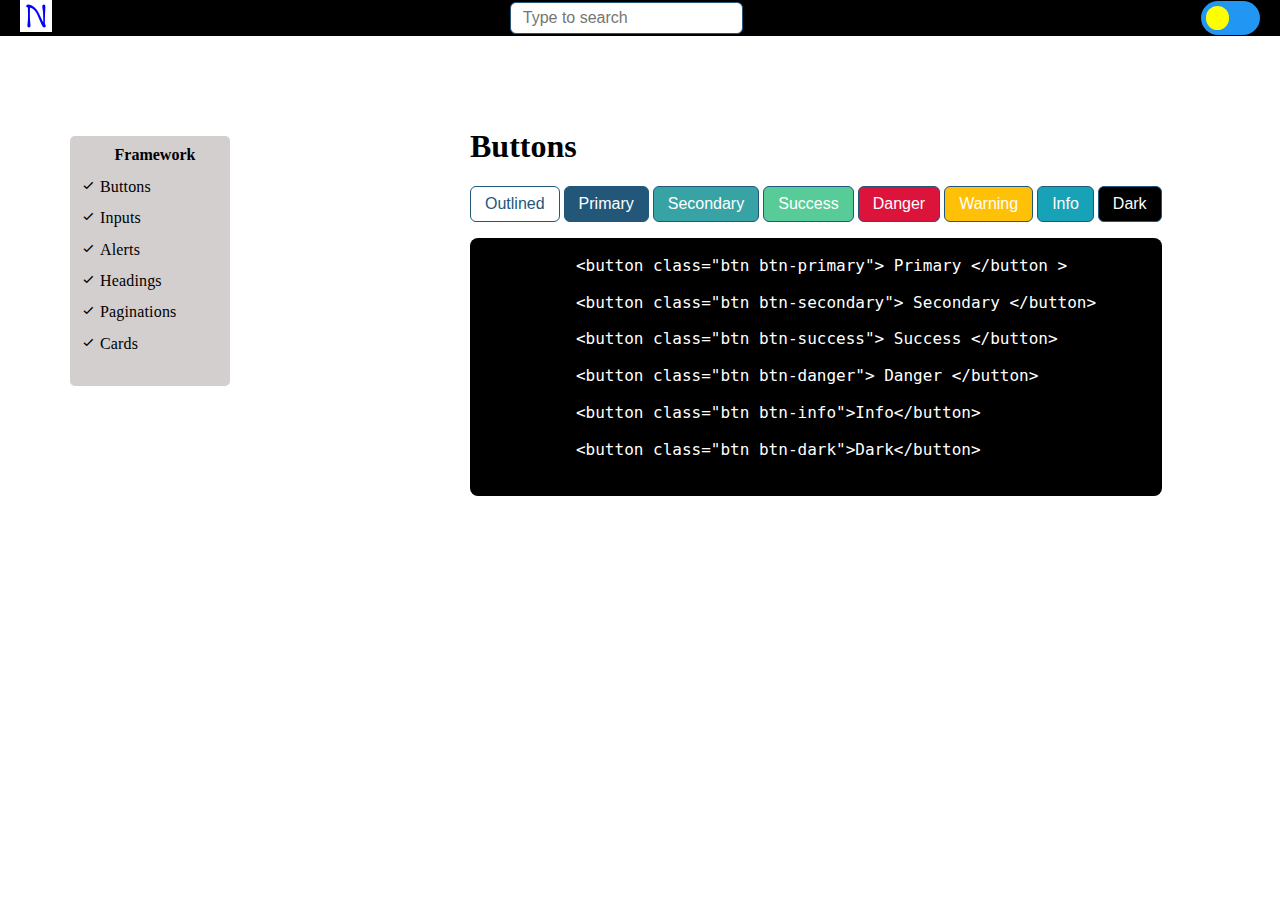
==== index.html @ a4e627d5 "added headings page" ====
<!DOCTYPE html>
<html lang="en">
  <head>
    <meta charset="UTF-8" />
    <meta name="viewport" content="width=device-width, initial-scale=1.0" />
    <title>CSS FRAMEWORK</title>
    <!-- Boxicons -->
    <link
      href="https://unpkg.com/boxicons@2.1.4/css/boxicons.min.css"
      rel="stylesheet"
    />
    <!-- Favicon -->
    <link rel="icon" href="./public/favicon/favicon_io/favicon.ico" />
    <link rel="stylesheet" href="./css/main.min.css" />
  </head>
  <body>
    <header class="bg-dark">
      <div class="container">
        <nav class="flex justify-between item-center">
          <a href="#"
            ><img
              src="./public/favicon/favicon_io/favicon-32x32.png"
              alt="icon"
          /></a>

          <ul class="flex gap-x-16">
            <label for="search">
              <input
                type="search"
                placeholder="Type to search"
                id="search"
                class="input"
              />
            </label>
          </ul>
          <label class="switch">
            <input type="checkbox" />
            <span class="slider"></span>
          </label>
        </nav>
      </div>
    </header>
    <!-- Header ends -->
    <section id="buttonspage">
      <div class="container p">
        <div class="wrapper">
          <div class="side__bar">
            <h4>Framework</h4>
            <ul>
              <li>
                <i class="bx bx-check"></i>
                <a href="./"> Buttons </a>
              </li>
              <li>
                <i class="bx bx-check"></i>
                <a href="./pages/inputs/"> Inputs </a>
              </li>
              <li>
                <i class="bx bx-check"></i>
                <a href="./pages/alerts/"> Alerts </a>
              </li>
              <li>
                <i class="bx bx-check"></i>
                <a href="./pages/headings/"> Headings </a>
              </li>
              <li>
                <i class="bx bx-check"></i>
                <a href="#"> Paginations </a>
              </li>
              <li>
                <i class="bx bx-check"></i>
                <a href="#"> Cards </a>
              </li>
            </ul>
          </div>
          <div class="context">
            <h1>Buttons</h1>
            <button class="btn outlined">Outlined</button>
            <button class="btn btn-primary">Primary</button>
            <button class="btn btn-secondary">Secondary</button>
            <button class="btn btn-success">Success</button>
            <button class="btn btn-danger">Danger</button>
            <button class="btn btn-warning">Warning</button>
            <button class="btn btn-info">Info</button>
            <button class="btn btn-dark">Dark</button>

            <div class="wrapper bg-dark text-white rounded-4 my-8">
              <pre>
          <code>
           &lt;button class="btn btn-primary"&gt; Primary &lt;/button &gt;

           &lt;button class="btn btn-secondary"&gt; Secondary &lt;/button&gt;

           &lt;button class="btn btn-success"&gt; Success &lt;/button&gt;

           &lt;button class="btn btn-danger"&gt; Danger &lt;/button&gt;

           &lt;button class="btn btn-info"&gt;Info&lt;/button&gt;

           &lt;button class="btn btn-dark"&gt;Dark&lt;/button&gt;
          </code>
          </pre>
            </div>
          </div>
        </div>
      </div>
    </section>
  </body>
</html>
---- css/main.min.css ----
/*! normalize.css v8.0.1 | MIT License | github.com/necolas/normalize.css */html{line-height:1.15;-webkit-text-size-adjust:100%}body{margin:0}main{display:block}h1{font-size:2em;margin:.67em 0}hr{box-sizing:content-box;height:0;overflow:visible}pre{font-family:monospace,monospace;font-size:1em}a{background-color:rgba(0,0,0,0)}abbr[title]{border-bottom:none;text-decoration:underline;text-decoration:underline dotted}b,strong{font-weight:bolder}code,kbd,samp{font-family:monospace,monospace;font-size:1em}small{font-size:80%}sub,sup{font-size:75%;line-height:0;position:relative;vertical-align:baseline}sub{bottom:-0.25em}sup{top:-0.5em}img{border-style:none}button,input,optgroup,select,textarea{font-family:inherit;font-size:100%;line-height:1.15;margin:0}button,input{overflow:visible}button,select{text-transform:none}button,[type=button],[type=reset],[type=submit]{-webkit-appearance:button}button::-moz-focus-inner,[type=button]::-moz-focus-inner,[type=reset]::-moz-focus-inner,[type=submit]::-moz-focus-inner{border-style:none;padding:0}button:-moz-focusring,[type=button]:-moz-focusring,[type=reset]:-moz-focusring,[type=submit]:-moz-focusring{outline:1px dotted ButtonText}fieldset{padding:.35em .75em .625em}legend{box-sizing:border-box;color:inherit;display:table;max-width:100%;padding:0;white-space:normal}progress{vertical-align:baseline}textarea{overflow:auto}[type=checkbox],[type=radio]{box-sizing:border-box;padding:0}[type=number]::-webkit-inner-spin-button,[type=number]::-webkit-outer-spin-button{height:auto}[type=search]{-webkit-appearance:textfield;outline-offset:-2px}[type=search]::-webkit-search-decoration{-webkit-appearance:none}::-webkit-file-upload-button{-webkit-appearance:button;font:inherit}details{display:block}summary{display:list-item}template{display:none}[hidden]{display:none}*,*::after,*::before{margin:0;padding:0;box-sizing:border-box;scroll-behavior:smooth}.container{max-width:1440px;margin:0 auto;padding:0 20px}a{text-decoration:none;background:rgba(0,0,0,0)}ul{list-style-type:none}button{outline:none;border:none}body{background-color:#fff}.p{padding:70px}.bg-primary{background:#22577a}.bg-secondary{background:#38a3a5}.bg-success{background:#57cc99}.bg-lime{background:#57cc99}.bg-danger{background:crimson}.bg-warning{background:#ffc107}.bg-info{background:#17a2b8}.bg-dark{background:#000}.bg-white{background:#fff}.gap-2{gap:4px}.gap-4{gap:8px}.gap-6{gap:12px}.gap-8{gap:16px}.gap-10{gap:20px}.gap-12{gap:24px}.gap-14{gap:28px}.gap-16{gap:32px}.gap-18{gap:36px}.gap-20{gap:40px}.gap-x-2{column-gap:4px}.gap-x-4{column-gap:8px}.gap-x-6{column-gap:12px}.gap-x-8{column-gap:16px}.gap-x-10{column-gap:20px}.gap-x-12{column-gap:24px}.gap-x-14{column-gap:28px}.gap-x-16{column-gap:32px}.gap-x-18{column-gap:36px}.gap-x-20{column-gap:40px}.gap-y-2{row-gap:4px}.gap-y-4{row-gap:8px}.gap-y-6{row-gap:12px}.gap-y-8{row-gap:16px}.gap-y-10{row-gap:20px}.gap-y-12{row-gap:24px}.gap-y-14{row-gap:28px}.gap-y-16{row-gap:32px}.gap-y-18{row-gap:36px}.gap-y-20{row-gap:40px}.fs-1{font-size:14px}.fs-2{font-size:16px}.fs-3{font-size:18px}.fs-4{font-size:20px}.fs-5{font-size:22px}.fs-6{font-size:24px}.flex{display:flex}.block{display:block}.grid{display:grid}.inline-block{display:inline-block}.inline{display:inline}.none{display:none}.justify-center{justify-content:center}.justify-end{justify-content:end}.justify-start{justify-content:start}.justify-between{justify-content:space-between}.justify-around{justify-content:space-around}.justify-evenly{justify-content:space-evenly}.item-start{align-items:flex-start}.item-end{align-items:flex-end}.item-center{align-items:center}.item-stretch{align-items:stretch}.text-primary{color:#22577a}.text-secondary{color:#38a3a5}.text-success{color:#57cc99}.text-danger{color:crimson}.text-warning{color:#ffc107}.text-info{color:#17a2b8}.text-dark{color:#000}.text-white{color:#fff}.text-transparent{color:rgba(0,0,0,0)}.rounded-2{border-radius:6px}.rounded-4{border-radius:8px}.rounded-6{border-radius:12px}.rounded-8{border-radius:16px}.rounded-10{border-radius:20px}.rounded-12{border-radius:24px}.rounded-14{border-radius:28px}.rounded-16{border-radius:32px}.rounded-18{border-radius:36px}.rounded-20{border-radius:40px}.m-1{margin:2px}.m-2{margin:4px}.m-3{margin:6px}.m-4{margin:8px}.m-5{margin:10px}.m-6{margin:12px}.m-7{margin:14px}.m-8{margin:16px}.m-9{margin:18px}.m-10{margin:20px}.m-11{margin:22px}.my-1{margin:2px 0}.my-2{margin:4px 0}.my-3{margin:6px 0}.my-4{margin:8px 0}.my-5{margin:10px 0}.my-6{margin:12px 0}.my-7{margin:14px 0}.my-8{margin:16px 0}.my-9{margin:18px 0}.my-10{margin:20px 0}.my-11{margin:22px 0}.side__bar{min-width:160px;height:250px;background-color:#d3cfcf;display:flex;flex-direction:column;margin-top:30px;padding-top:10px;border-radius:5px;padding-left:10px}.side__bar:hover{box-shadow:rgba(99,99,99,.2) 0px 2px 8px 0px}.side__bar h4{text-align:center}.side__bar li{padding-top:12px}.side__bar li:hover{color:#5b5bdb}.side__bar li a{font-family:Nuckle;font-size:16px;font-weight:539;line-height:19px;letter-spacing:.01em;text-align:left;color:#000}.side__bar li a:hover{text-decoration:underline}.btn{padding:8px 14px;border-radius:6px;background:rgba(0,0,0,0);border:1px solid #22577a;color:#22577a;font-family:sans-serif;cursor:pointer;transition:all .35s ease}.btn:hover{opacity:.86}.btn:hover a{color:#fff}.btn:focus{outline:3px solid rgba(35,88,123,.224)}.btn-outlined{background:rgba(0,0,0,0)}.btn-primary{background:#22577a;color:#fff}.btn-secondary{background:#38a3a5;color:#fff}.btn-success{background:#57cc99;color:#fff}.btn-danger{background:crimson;color:#fff}.btn-warning{background:#ffc107;color:#fff}.btn-info{background:#17a2b8;color:#fff}.btn-dark{background:#000;color:#fff}.input{padding:6px 12px;border:1.23px solid #22577a;border-radius:6px;transition:all .3s ease;font-family:sans-serif}.input:focus{outline:3px solid rgba(35,88,123,.224)}.input-success{border:1.23px solid #57cc99;color:#22577a}.input-success:focus{outline:3px solid rgba(87,203,153,.224)}.input-error{border:1.23px solid crimson;color:crimson}.input-error:focus{outline:3px solid rgba(219,20,60,.224)}.input-warning{border:1.23px solid #ffc107;color:#22577a}.input-warning:focus{outline:3px solid rgba(255,193,5,.224)}.input-info{border:1.23px solid #17a2b8;color:#22577a}.input-info:focus{outline:3px solid rgba(23,164,186,.224)}.switch{font-size:17px;position:relative;display:inline-block;width:3.5em;height:2em}.switch input{opacity:0;width:0;height:0}.slider{position:absolute;cursor:pointer;top:0;left:0;right:0;bottom:0;background-color:#2196f3;transition:.4s;border-radius:30px}.slider:before{position:absolute;content:"";height:1.4em;width:1.4em;border-radius:20px;left:.3em;bottom:.3em;background-color:#ff0;transition:.4s}.switch input:checked+.slider:before{background-color:#000;border-radius:50px;box-shadow:inset 9px 0px 1px 0px #fff}.switch input:checked+.slider{background-color:#000}.switch input:focus+.slider{box-shadow:0 0 1px #2196f3}.switch input:checked+.slider:before{transform:translateX(1.5em)}.alert{padding:20px;background-color:#f44336;color:#000;opacity:1;transition:opacity .6;margin-bottom:15px;cursor:pointer;display:block;max-width:1000px}.alert-primary{background-color:#d2e1fc}.alert-primary:hover,.alert-primary:active{color:#f44336}.alert-secondary{background-color:#e2e3e5}.alert-secondary:hover,.alert-secondary:active{font-size:180%}.alert-success{background-color:#d5e6de}.alert-success:hover,.alert-success:active{background:#f44336}.alert-danger{background-color:#f2d8da}.alert-danger:hover,.alert-danger:active{font-family:monospace}.alert-warning{background-color:#fdf3d1}.alert-warning:hover,.alert-warning:active{text-decoration:line-through}.alert-info{background-color:#d6f3fb}.alert-info:hover,.alert-info:active{text-transform:uppercase}.alert-light{background-color:#fcfcfd}.alert-light:hover,.alert-light:active{text-decoration:underline}.alert-dark{background-color:#cfd4d9}.alert-dark:hover{opacity:.3}#buttonspage .wrapper{display:flex;flex-direction:row;gap:240px}/*# sourceMappingURL=main.min.css.map */
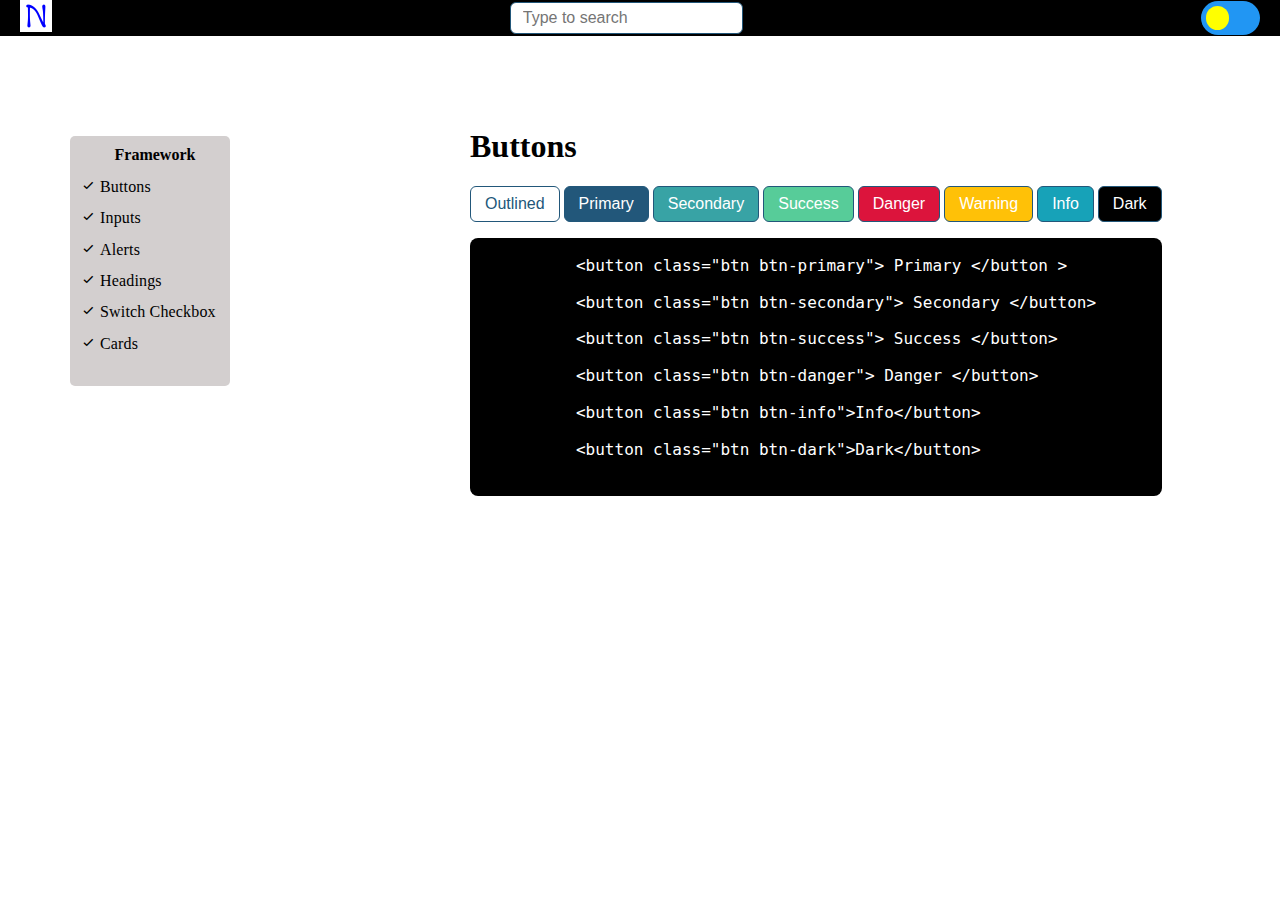
==== commit b70b2c64: "added checkbox page" ====
--- a/index.html
+++ b/index.html
@@ -65,7 +65,7 @@
               </li>
               <li>
                 <i class="bx bx-check"></i>
-                <a href="#"> Paginations </a>
+                <a href="./pages/switchtoggles/"> Switch Checkbox </a>
               </li>
               <li>
                 <i class="bx bx-check"></i>
--- a/css/main.min.css
+++ b/css/main.min.css
@@ -1 +1 @@
-/*! normalize.css v8.0.1 | MIT License | github.com/necolas/normalize.css */html{line-height:1.15;-webkit-text-size-adjust:100%}body{margin:0}main{display:block}h1{font-size:2em;margin:.67em 0}hr{box-sizing:content-box;height:0;overflow:visible}pre{font-family:monospace,monospace;font-size:1em}a{background-color:rgba(0,0,0,0)}abbr[title]{border-bottom:none;text-decoration:underline;text-decoration:underline dotted}b,strong{font-weight:bolder}code,kbd,samp{font-family:monospace,monospace;font-size:1em}small{font-size:80%}sub,sup{font-size:75%;line-height:0;position:relative;vertical-align:baseline}sub{bottom:-0.25em}sup{top:-0.5em}img{border-style:none}button,input,optgroup,select,textarea{font-family:inherit;font-size:100%;line-height:1.15;margin:0}button,input{overflow:visible}button,select{text-transform:none}button,[type=button],[type=reset],[type=submit]{-webkit-appearance:button}button::-moz-focus-inner,[type=button]::-moz-focus-inner,[type=reset]::-moz-focus-inner,[type=submit]::-moz-focus-inner{border-style:none;padding:0}button:-moz-focusring,[type=button]:-moz-focusring,[type=reset]:-moz-focusring,[type=submit]:-moz-focusring{outline:1px dotted ButtonText}fieldset{padding:.35em .75em .625em}legend{box-sizing:border-box;color:inherit;display:table;max-width:100%;padding:0;white-space:normal}progress{vertical-align:baseline}textarea{overflow:auto}[type=checkbox],[type=radio]{box-sizing:border-box;padding:0}[type=number]::-webkit-inner-spin-button,[type=number]::-webkit-outer-spin-button{height:auto}[type=search]{-webkit-appearance:textfield;outline-offset:-2px}[type=search]::-webkit-search-decoration{-webkit-appearance:none}::-webkit-file-upload-button{-webkit-appearance:button;font:inherit}details{display:block}summary{display:list-item}template{display:none}[hidden]{display:none}*,*::after,*::before{margin:0;padding:0;box-sizing:border-box;scroll-behavior:smooth}.container{max-width:1440px;margin:0 auto;padding:0 20px}a{text-decoration:none;background:rgba(0,0,0,0)}ul{list-style-type:none}button{outline:none;border:none}body{background-color:#fff}.p{padding:70px}.bg-primary{background:#22577a}.bg-secondary{background:#38a3a5}.bg-success{background:#57cc99}.bg-lime{background:#57cc99}.bg-danger{background:crimson}.bg-warning{background:#ffc107}.bg-info{background:#17a2b8}.bg-dark{background:#000}.bg-white{background:#fff}.gap-2{gap:4px}.gap-4{gap:8px}.gap-6{gap:12px}.gap-8{gap:16px}.gap-10{gap:20px}.gap-12{gap:24px}.gap-14{gap:28px}.gap-16{gap:32px}.gap-18{gap:36px}.gap-20{gap:40px}.gap-x-2{column-gap:4px}.gap-x-4{column-gap:8px}.gap-x-6{column-gap:12px}.gap-x-8{column-gap:16px}.gap-x-10{column-gap:20px}.gap-x-12{column-gap:24px}.gap-x-14{column-gap:28px}.gap-x-16{column-gap:32px}.gap-x-18{column-gap:36px}.gap-x-20{column-gap:40px}.gap-y-2{row-gap:4px}.gap-y-4{row-gap:8px}.gap-y-6{row-gap:12px}.gap-y-8{row-gap:16px}.gap-y-10{row-gap:20px}.gap-y-12{row-gap:24px}.gap-y-14{row-gap:28px}.gap-y-16{row-gap:32px}.gap-y-18{row-gap:36px}.gap-y-20{row-gap:40px}.fs-1{font-size:14px}.fs-2{font-size:16px}.fs-3{font-size:18px}.fs-4{font-size:20px}.fs-5{font-size:22px}.fs-6{font-size:24px}.flex{display:flex}.block{display:block}.grid{display:grid}.inline-block{display:inline-block}.inline{display:inline}.none{display:none}.justify-center{justify-content:center}.justify-end{justify-content:end}.justify-start{justify-content:start}.justify-between{justify-content:space-between}.justify-around{justify-content:space-around}.justify-evenly{justify-content:space-evenly}.item-start{align-items:flex-start}.item-end{align-items:flex-end}.item-center{align-items:center}.item-stretch{align-items:stretch}.text-primary{color:#22577a}.text-secondary{color:#38a3a5}.text-success{color:#57cc99}.text-danger{color:crimson}.text-warning{color:#ffc107}.text-info{color:#17a2b8}.text-dark{color:#000}.text-white{color:#fff}.text-transparent{color:rgba(0,0,0,0)}.rounded-2{border-radius:6px}.rounded-4{border-radius:8px}.rounded-6{border-radius:12px}.rounded-8{border-radius:16px}.rounded-10{border-radius:20px}.rounded-12{border-radius:24px}.rounded-14{border-radius:28px}.rounded-16{border-radius:32px}.rounded-18{border-radius:36px}.rounded-20{border-radius:40px}.m-1{margin:2px}.m-2{margin:4px}.m-3{margin:6px}.m-4{margin:8px}.m-5{margin:10px}.m-6{margin:12px}.m-7{margin:14px}.m-8{margin:16px}.m-9{margin:18px}.m-10{margin:20px}.m-11{margin:22px}.my-1{margin:2px 0}.my-2{margin:4px 0}.my-3{margin:6px 0}.my-4{margin:8px 0}.my-5{margin:10px 0}.my-6{margin:12px 0}.my-7{margin:14px 0}.my-8{margin:16px 0}.my-9{margin:18px 0}.my-10{margin:20px 0}.my-11{margin:22px 0}.side__bar{min-width:160px;height:250px;background-color:#d3cfcf;display:flex;flex-direction:column;margin-top:30px;padding-top:10px;border-radius:5px;padding-left:10px}.side__bar:hover{box-shadow:rgba(99,99,99,.2) 0px 2px 8px 0px}.side__bar h4{text-align:center}.side__bar li{padding-top:12px}.side__bar li:hover{color:#5b5bdb}.side__bar li a{font-family:Nuckle;font-size:16px;font-weight:539;line-height:19px;letter-spacing:.01em;text-align:left;color:#000}.side__bar li a:hover{text-decoration:underline}.btn{padding:8px 14px;border-radius:6px;background:rgba(0,0,0,0);border:1px solid #22577a;color:#22577a;font-family:sans-serif;cursor:pointer;transition:all .35s ease}.btn:hover{opacity:.86}.btn:hover a{color:#fff}.btn:focus{outline:3px solid rgba(35,88,123,.224)}.btn-outlined{background:rgba(0,0,0,0)}.btn-primary{background:#22577a;color:#fff}.btn-secondary{background:#38a3a5;color:#fff}.btn-success{background:#57cc99;color:#fff}.btn-danger{background:crimson;color:#fff}.btn-warning{background:#ffc107;color:#fff}.btn-info{background:#17a2b8;color:#fff}.btn-dark{background:#000;color:#fff}.input{padding:6px 12px;border:1.23px solid #22577a;border-radius:6px;transition:all .3s ease;font-family:sans-serif}.input:focus{outline:3px solid rgba(35,88,123,.224)}.input-success{border:1.23px solid #57cc99;color:#22577a}.input-success:focus{outline:3px solid rgba(87,203,153,.224)}.input-error{border:1.23px solid crimson;color:crimson}.input-error:focus{outline:3px solid rgba(219,20,60,.224)}.input-warning{border:1.23px solid #ffc107;color:#22577a}.input-warning:focus{outline:3px solid rgba(255,193,5,.224)}.input-info{border:1.23px solid #17a2b8;color:#22577a}.input-info:focus{outline:3px solid rgba(23,164,186,.224)}.switch{font-size:17px;position:relative;display:inline-block;width:3.5em;height:2em}.switch input{opacity:0;width:0;height:0}.slider{position:absolute;cursor:pointer;top:0;left:0;right:0;bottom:0;background-color:#2196f3;transition:.4s;border-radius:30px}.slider:before{position:absolute;content:"";height:1.4em;width:1.4em;border-radius:20px;left:.3em;bottom:.3em;background-color:#ff0;transition:.4s}.switch input:checked+.slider:before{background-color:#000;border-radius:50px;box-shadow:inset 9px 0px 1px 0px #fff}.switch input:checked+.slider{background-color:#000}.switch input:focus+.slider{box-shadow:0 0 1px #2196f3}.switch input:checked+.slider:before{transform:translateX(1.5em)}.alert{padding:20px;background-color:#f44336;color:#000;opacity:1;transition:opacity .6;margin-bottom:15px;cursor:pointer;display:block;max-width:1000px}.alert-primary{background-color:#d2e1fc}.alert-primary:hover,.alert-primary:active{color:#f44336}.alert-secondary{background-color:#e2e3e5}.alert-secondary:hover,.alert-secondary:active{font-size:180%}.alert-success{background-color:#d5e6de}.alert-success:hover,.alert-success:active{background:#f44336}.alert-danger{background-color:#f2d8da}.alert-danger:hover,.alert-danger:active{font-family:monospace}.alert-warning{background-color:#fdf3d1}.alert-warning:hover,.alert-warning:active{text-decoration:line-through}.alert-info{background-color:#d6f3fb}.alert-info:hover,.alert-info:active{text-transform:uppercase}.alert-light{background-color:#fcfcfd}.alert-light:hover,.alert-light:active{text-decoration:underline}.alert-dark{background-color:#cfd4d9}.alert-dark:hover{opacity:.3}#buttonspage .wrapper{display:flex;flex-direction:row;gap:240px}/*# sourceMappingURL=main.min.css.map */+/*! normalize.css v8.0.1 | MIT License | github.com/necolas/normalize.css */html{line-height:1.15;-webkit-text-size-adjust:100%}body{margin:0}main{display:block}h1{font-size:2em;margin:.67em 0}hr{box-sizing:content-box;height:0;overflow:visible}pre{font-family:monospace,monospace;font-size:1em}a{background-color:rgba(0,0,0,0)}abbr[title]{border-bottom:none;text-decoration:underline;text-decoration:underline dotted}b,strong{font-weight:bolder}code,kbd,samp{font-family:monospace,monospace;font-size:1em}small{font-size:80%}sub,sup{font-size:75%;line-height:0;position:relative;vertical-align:baseline}sub{bottom:-0.25em}sup{top:-0.5em}img{border-style:none}button,input,optgroup,select,textarea{font-family:inherit;font-size:100%;line-height:1.15;margin:0}button,input{overflow:visible}button,select{text-transform:none}button,[type=button],[type=reset],[type=submit]{-webkit-appearance:button}button::-moz-focus-inner,[type=button]::-moz-focus-inner,[type=reset]::-moz-focus-inner,[type=submit]::-moz-focus-inner{border-style:none;padding:0}button:-moz-focusring,[type=button]:-moz-focusring,[type=reset]:-moz-focusring,[type=submit]:-moz-focusring{outline:1px dotted ButtonText}fieldset{padding:.35em .75em .625em}legend{box-sizing:border-box;color:inherit;display:table;max-width:100%;padding:0;white-space:normal}progress{vertical-align:baseline}textarea{overflow:auto}[type=checkbox],[type=radio]{box-sizing:border-box;padding:0}[type=number]::-webkit-inner-spin-button,[type=number]::-webkit-outer-spin-button{height:auto}[type=search]{-webkit-appearance:textfield;outline-offset:-2px}[type=search]::-webkit-search-decoration{-webkit-appearance:none}::-webkit-file-upload-button{-webkit-appearance:button;font:inherit}details{display:block}summary{display:list-item}template{display:none}[hidden]{display:none}*,*::after,*::before{margin:0;padding:0;box-sizing:border-box;scroll-behavior:smooth}.container{max-width:1440px;margin:0 auto;padding:0 20px}a{text-decoration:none;background:rgba(0,0,0,0)}ul{list-style-type:none}button{outline:none;border:none}body{background-color:#fff}.p{padding:70px}.bg-primary{background:#22577a}.bg-secondary{background:#38a3a5}.bg-success{background:#57cc99}.bg-lime{background:#57cc99}.bg-danger{background:crimson}.bg-warning{background:#ffc107}.bg-info{background:#17a2b8}.bg-dark{background:#000}.bg-white{background:#fff}.gap-2{gap:4px}.gap-4{gap:8px}.gap-6{gap:12px}.gap-8{gap:16px}.gap-10{gap:20px}.gap-12{gap:24px}.gap-14{gap:28px}.gap-16{gap:32px}.gap-18{gap:36px}.gap-20{gap:40px}.gap-x-2{column-gap:4px}.gap-x-4{column-gap:8px}.gap-x-6{column-gap:12px}.gap-x-8{column-gap:16px}.gap-x-10{column-gap:20px}.gap-x-12{column-gap:24px}.gap-x-14{column-gap:28px}.gap-x-16{column-gap:32px}.gap-x-18{column-gap:36px}.gap-x-20{column-gap:40px}.gap-y-2{row-gap:4px}.gap-y-4{row-gap:8px}.gap-y-6{row-gap:12px}.gap-y-8{row-gap:16px}.gap-y-10{row-gap:20px}.gap-y-12{row-gap:24px}.gap-y-14{row-gap:28px}.gap-y-16{row-gap:32px}.gap-y-18{row-gap:36px}.gap-y-20{row-gap:40px}.fs-1{font-size:14px}.fs-2{font-size:16px}.fs-3{font-size:18px}.fs-4{font-size:20px}.fs-5{font-size:22px}.fs-6{font-size:24px}.flex{display:flex}.block{display:block}.grid{display:grid}.inline-block{display:inline-block}.inline{display:inline}.none{display:none}.justify-center{justify-content:center}.justify-end{justify-content:end}.justify-start{justify-content:start}.justify-between{justify-content:space-between}.justify-around{justify-content:space-around}.justify-evenly{justify-content:space-evenly}.item-start{align-items:flex-start}.item-end{align-items:flex-end}.item-center{align-items:center}.item-stretch{align-items:stretch}.text-primary{color:#22577a}.text-secondary{color:#38a3a5}.text-success{color:#57cc99}.text-danger{color:crimson}.text-warning{color:#ffc107}.text-info{color:#17a2b8}.text-dark{color:#000}.text-white{color:#fff}.text-transparent{color:rgba(0,0,0,0)}.rounded-2{border-radius:6px}.rounded-4{border-radius:8px}.rounded-6{border-radius:12px}.rounded-8{border-radius:16px}.rounded-10{border-radius:20px}.rounded-12{border-radius:24px}.rounded-14{border-radius:28px}.rounded-16{border-radius:32px}.rounded-18{border-radius:36px}.rounded-20{border-radius:40px}.m-1{margin:2px}.m-2{margin:4px}.m-3{margin:6px}.m-4{margin:8px}.m-5{margin:10px}.m-6{margin:12px}.m-7{margin:14px}.m-8{margin:16px}.m-9{margin:18px}.m-10{margin:20px}.m-11{margin:22px}.my-1{margin:2px 0}.my-2{margin:4px 0}.my-3{margin:6px 0}.my-4{margin:8px 0}.my-5{margin:10px 0}.my-6{margin:12px 0}.my-7{margin:14px 0}.my-8{margin:16px 0}.my-9{margin:18px 0}.my-10{margin:20px 0}.my-11{margin:22px 0}.side__bar{min-width:160px;height:250px;background-color:#d3cfcf;display:flex;flex-direction:column;margin-top:30px;padding-top:10px;border-radius:5px;padding-left:10px}.side__bar:hover{box-shadow:rgba(99,99,99,.2) 0px 2px 8px 0px}.side__bar h4{text-align:center}.side__bar li{padding-top:12px}.side__bar li:hover{color:#5b5bdb}.side__bar li a{font-family:Nuckle;font-size:16px;font-weight:539;line-height:19px;letter-spacing:.01em;text-align:left;color:#000}.side__bar li a:hover{text-decoration:underline}.btn{padding:8px 14px;border-radius:6px;background:rgba(0,0,0,0);border:1px solid #22577a;color:#22577a;font-family:sans-serif;cursor:pointer;transition:all .35s ease}.btn:hover{opacity:.86}.btn:hover a{color:#fff}.btn:focus{outline:3px solid rgba(35,88,123,.224)}.btn-outlined{background:rgba(0,0,0,0)}.btn-primary{background:#22577a;color:#fff}.btn-secondary{background:#38a3a5;color:#fff}.btn-success{background:#57cc99;color:#fff}.btn-danger{background:crimson;color:#fff}.btn-warning{background:#ffc107;color:#fff}.btn-info{background:#17a2b8;color:#fff}.btn-dark{background:#000;color:#fff}.input{padding:6px 12px;border:1.23px solid #22577a;border-radius:6px;transition:all .3s ease;font-family:sans-serif}.input:focus{outline:3px solid rgba(35,88,123,.224)}.input-success{border:1.23px solid #57cc99;color:#22577a}.input-success:focus{outline:3px solid rgba(87,203,153,.224)}.input-error{border:1.23px solid crimson;color:crimson}.input-error:focus{outline:3px solid rgba(219,20,60,.224)}.input-warning{border:1.23px solid #ffc107;color:#22577a}.input-warning:focus{outline:3px solid rgba(255,193,5,.224)}.input-info{border:1.23px solid #17a2b8;color:#22577a}.input-info:focus{outline:3px solid rgba(23,164,186,.224)}.switch{font-size:17px;position:relative;display:inline-block;width:3.5em;height:2em}.switch input{opacity:0;width:0;height:0}.slider{position:absolute;cursor:pointer;top:0;left:0;right:0;bottom:0;background-color:#2196f3;transition:.4s;border-radius:30px}.slider:before{position:absolute;content:"";height:1.4em;width:1.4em;border-radius:20px;left:.3em;bottom:.3em;background-color:#ff0;transition:.4s}.switch input:checked+.slider:before{background-color:#000;border-radius:50px;box-shadow:inset 9px 0px 1px 0px #fff}.switch input:checked+.slider{background-color:#000}.switch input:focus+.slider{box-shadow:0 0 1px #2196f3}.switch input:checked+.slider:before{transform:translateX(1.5em)}.alert{padding:20px;background-color:#f44336;color:#000;opacity:1;transition:opacity .6;margin-bottom:15px;cursor:pointer;display:block;max-width:1000px}.alert-primary{background-color:#d2e1fc}.alert-primary:hover,.alert-primary:active{color:#f44336}.alert-secondary{background-color:#e2e3e5}.alert-secondary:hover,.alert-secondary:active{font-size:180%}.alert-success{background-color:#d5e6de}.alert-success:hover,.alert-success:active{background:#f44336}.alert-danger{background-color:#f2d8da}.alert-danger:hover,.alert-danger:active{font-family:monospace}.alert-warning{background-color:#fdf3d1}.alert-warning:hover,.alert-warning:active{text-decoration:line-through}.alert-info{background-color:#d6f3fb}.alert-info:hover,.alert-info:active{text-transform:uppercase}.alert-light{background-color:#fcfcfd}.alert-light:hover,.alert-light:active{text-decoration:underline}.alert-dark{background-color:#cfd4d9}.alert-dark:hover{opacity:.3}.defualtswitch{position:relative;display:inline-block;width:60px;height:34px}.defualtswitch input{display:none}.defualtswitch .slider{position:absolute;cursor:pointer;top:0;left:0;right:0;bottom:0;background-color:#ccc;border-radius:34px;transition:.4s}.defualtswitch .slider:before{position:absolute;content:"";height:26px;width:26px;left:4px;bottom:4px;background-color:#fff;border-radius:50%;transition:.4s}.defualtswitch input:checked+.slider{background-color:#007bff}.defualtswitch input:checked+.slider:before{transform:translateX(26px)}.checkedswitch{position:relative;display:inline-block;width:60px;height:34px}.checkedswitch input{display:none}.checkedswitch .slider{position:absolute;cursor:pointer;top:0;left:0;right:0;bottom:0;background-color:#ccc;border-radius:34px;transition:.4s}.checkedswitch .slider:before{position:absolute;content:"";height:26px;width:26px;left:4px;bottom:4px;background-color:#fff;border-radius:50%;transition:.4s}.checkedswitch input:checked+.slider{background-color:#007bff}.checkedswitch input:checked+.slider:before{transform:translateX(26px)}.disabledswitch{position:relative;display:inline-block;width:60px;height:34px}.disabledswitch input{display:none}.disabledswitch .slider{position:absolute;cursor:pointer;top:0;left:0;right:0;bottom:0;background-color:#ccc;border-radius:34px;transition:.4s}.disabledswitch .slider:before{position:absolute;content:"";height:26px;width:26px;left:4px;bottom:4px;background-color:#fff;border-radius:50%;transition:.4s}.disabledswitch input:checked+.slider{background-color:#007bff}.disabledswitch input:checked+.slider:before{transform:translateX(26px)}.checkedswitch{position:relative;display:inline-block;width:60px;height:34px}.checkedswitch input{display:none}.checkedswitch .slider{position:absolute;cursor:pointer;top:0;left:0;right:0;bottom:0;background-color:#ccc;border-radius:34px;transition:.4s}.checkedswitch .slider:before{position:absolute;content:"";height:26px;width:26px;left:4px;bottom:4px;background-color:#fff;border-radius:50%;transition:.4s}.checkedswitch input:checked+.slider{background-color:#007bff}.checkedswitch input:checked+.slider:before{transform:translateX(26px)}.checkedswitch input:disabled+.slider{opacity:.5;pointer-events:none}.disabledswitch{position:relative;display:inline-block;width:60px;height:34px}.disabledswitch input{display:none}.disabledswitch .slider{position:absolute;cursor:pointer;top:0;left:0;right:0;bottom:0;background-color:#ccc;border-radius:34px;transition:.4s}.disabledswitch .slider:before{position:absolute;content:"";height:26px;width:26px;left:4px;bottom:4px;background-color:#fff;border-radius:50%;transition:.4s}.disabledswitch input:checked+.slider{background-color:#007bff}.disabledswitch input:checked+.slider:before{transform:translateX(26px)}.disabledchswitch{position:relative;display:inline-block;width:60px;height:34px}.disabledchswitch input{display:none}.disabledchswitch .slider{position:absolute;cursor:pointer;top:0;left:0;right:0;bottom:0;background-color:#ccc;border-radius:34px;transition:.4s}.disabledchswitch .slider:before{position:absolute;content:"";height:26px;width:26px;left:4px;bottom:4px;background-color:#fff;border-radius:50%;transition:.4s}.disabledchswitch input:checked+.slider{background-color:#007bff}.disabledchswitch input:checked+.slider:before{transform:translateX(26px)}.disabledchswitch input:disabled+.slider{opacity:.5;pointer-events:none}.disabledchswitch input:disabled:checked+.slider{background-color:#007bff}.disabledchswitch input:disabled:checked+.slider:before{transform:translateX(26px)}#buttonspage .wrapper{display:flex;flex-direction:row;gap:240px}/*# sourceMappingURL=main.min.css.map */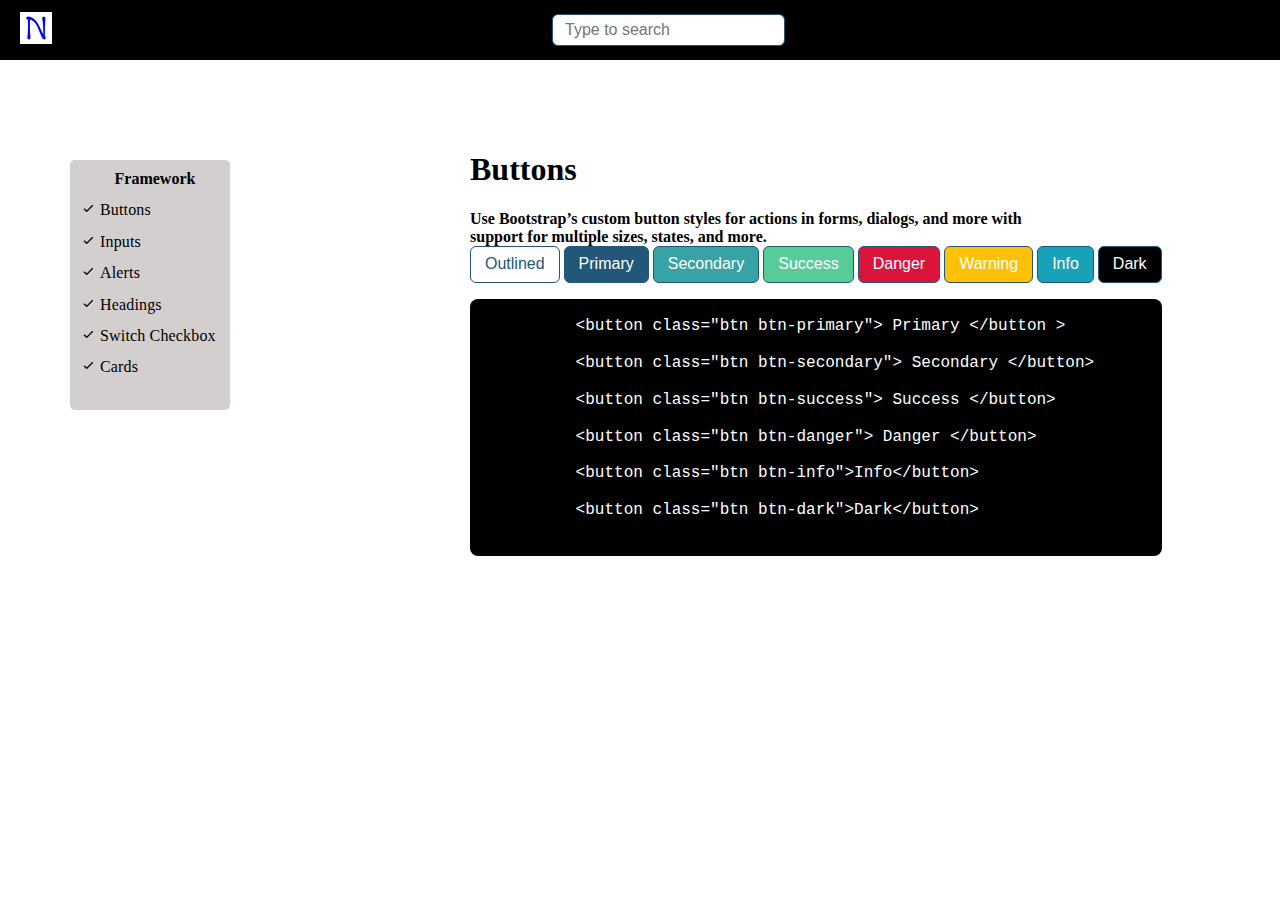
==== commit 35096ce1: "adding context for button section" ====
--- a/index.html
+++ b/index.html
@@ -69,12 +69,16 @@
               </li>
               <li>
                 <i class="bx bx-check"></i>
-                <a href="#"> Cards </a>
+                <a href="./pages/cards/"> Cards </a>
               </li>
             </ul>
           </div>
           <div class="context">
             <h1>Buttons</h1>
+            <h4>
+              Use Bootstrap’s custom button styles for actions in forms, dialogs, and more with <br>
+               support for multiple sizes, states, and more.
+            </h4>
             <button class="btn outlined">Outlined</button>
             <button class="btn btn-primary">Primary</button>
             <button class="btn btn-secondary">Secondary</button>
--- a/css/main.min.css
+++ b/css/main.min.css
@@ -1 +1 @@
-/*! normalize.css v8.0.1 | MIT License | github.com/necolas/normalize.css */html{line-height:1.15;-webkit-text-size-adjust:100%}body{margin:0}main{display:block}h1{font-size:2em;margin:.67em 0}hr{box-sizing:content-box;height:0;overflow:visible}pre{font-family:monospace,monospace;font-size:1em}a{background-color:rgba(0,0,0,0)}abbr[title]{border-bottom:none;text-decoration:underline;text-decoration:underline dotted}b,strong{font-weight:bolder}code,kbd,samp{font-family:monospace,monospace;font-size:1em}small{font-size:80%}sub,sup{font-size:75%;line-height:0;position:relative;vertical-align:baseline}sub{bottom:-0.25em}sup{top:-0.5em}img{border-style:none}button,input,optgroup,select,textarea{font-family:inherit;font-size:100%;line-height:1.15;margin:0}button,input{overflow:visible}button,select{text-transform:none}button,[type=button],[type=reset],[type=submit]{-webkit-appearance:button}button::-moz-focus-inner,[type=button]::-moz-focus-inner,[type=reset]::-moz-focus-inner,[type=submit]::-moz-focus-inner{border-style:none;padding:0}button:-moz-focusring,[type=button]:-moz-focusring,[type=reset]:-moz-focusring,[type=submit]:-moz-focusring{outline:1px dotted ButtonText}fieldset{padding:.35em .75em .625em}legend{box-sizing:border-box;color:inherit;display:table;max-width:100%;padding:0;white-space:normal}progress{vertical-align:baseline}textarea{overflow:auto}[type=checkbox],[type=radio]{box-sizing:border-box;padding:0}[type=number]::-webkit-inner-spin-button,[type=number]::-webkit-outer-spin-button{height:auto}[type=search]{-webkit-appearance:textfield;outline-offset:-2px}[type=search]::-webkit-search-decoration{-webkit-appearance:none}::-webkit-file-upload-button{-webkit-appearance:button;font:inherit}details{display:block}summary{display:list-item}template{display:none}[hidden]{display:none}*,*::after,*::before{margin:0;padding:0;box-sizing:border-box;scroll-behavior:smooth}.container{max-width:1440px;margin:0 auto;padding:0 20px}a{text-decoration:none;background:rgba(0,0,0,0)}ul{list-style-type:none}button{outline:none;border:none}body{background-color:#fff}.p{padding:70px}.bg-primary{background:#22577a}.bg-secondary{background:#38a3a5}.bg-success{background:#57cc99}.bg-lime{background:#57cc99}.bg-danger{background:crimson}.bg-warning{background:#ffc107}.bg-info{background:#17a2b8}.bg-dark{background:#000}.bg-white{background:#fff}.gap-2{gap:4px}.gap-4{gap:8px}.gap-6{gap:12px}.gap-8{gap:16px}.gap-10{gap:20px}.gap-12{gap:24px}.gap-14{gap:28px}.gap-16{gap:32px}.gap-18{gap:36px}.gap-20{gap:40px}.gap-x-2{column-gap:4px}.gap-x-4{column-gap:8px}.gap-x-6{column-gap:12px}.gap-x-8{column-gap:16px}.gap-x-10{column-gap:20px}.gap-x-12{column-gap:24px}.gap-x-14{column-gap:28px}.gap-x-16{column-gap:32px}.gap-x-18{column-gap:36px}.gap-x-20{column-gap:40px}.gap-y-2{row-gap:4px}.gap-y-4{row-gap:8px}.gap-y-6{row-gap:12px}.gap-y-8{row-gap:16px}.gap-y-10{row-gap:20px}.gap-y-12{row-gap:24px}.gap-y-14{row-gap:28px}.gap-y-16{row-gap:32px}.gap-y-18{row-gap:36px}.gap-y-20{row-gap:40px}.fs-1{font-size:14px}.fs-2{font-size:16px}.fs-3{font-size:18px}.fs-4{font-size:20px}.fs-5{font-size:22px}.fs-6{font-size:24px}.flex{display:flex}.block{display:block}.grid{display:grid}.inline-block{display:inline-block}.inline{display:inline}.none{display:none}.justify-center{justify-content:center}.justify-end{justify-content:end}.justify-start{justify-content:start}.justify-between{justify-content:space-between}.justify-around{justify-content:space-around}.justify-evenly{justify-content:space-evenly}.item-start{align-items:flex-start}.item-end{align-items:flex-end}.item-center{align-items:center}.item-stretch{align-items:stretch}.text-primary{color:#22577a}.text-secondary{color:#38a3a5}.text-success{color:#57cc99}.text-danger{color:crimson}.text-warning{color:#ffc107}.text-info{color:#17a2b8}.text-dark{color:#000}.text-white{color:#fff}.text-transparent{color:rgba(0,0,0,0)}.rounded-2{border-radius:6px}.rounded-4{border-radius:8px}.rounded-6{border-radius:12px}.rounded-8{border-radius:16px}.rounded-10{border-radius:20px}.rounded-12{border-radius:24px}.rounded-14{border-radius:28px}.rounded-16{border-radius:32px}.rounded-18{border-radius:36px}.rounded-20{border-radius:40px}.m-1{margin:2px}.m-2{margin:4px}.m-3{margin:6px}.m-4{margin:8px}.m-5{margin:10px}.m-6{margin:12px}.m-7{margin:14px}.m-8{margin:16px}.m-9{margin:18px}.m-10{margin:20px}.m-11{margin:22px}.my-1{margin:2px 0}.my-2{margin:4px 0}.my-3{margin:6px 0}.my-4{margin:8px 0}.my-5{margin:10px 0}.my-6{margin:12px 0}.my-7{margin:14px 0}.my-8{margin:16px 0}.my-9{margin:18px 0}.my-10{margin:20px 0}.my-11{margin:22px 0}.side__bar{min-width:160px;height:250px;background-color:#d3cfcf;display:flex;flex-direction:column;margin-top:30px;padding-top:10px;border-radius:5px;padding-left:10px}.side__bar:hover{box-shadow:rgba(99,99,99,.2) 0px 2px 8px 0px}.side__bar h4{text-align:center}.side__bar li{padding-top:12px}.side__bar li:hover{color:#5b5bdb}.side__bar li a{font-family:Nuckle;font-size:16px;font-weight:539;line-height:19px;letter-spacing:.01em;text-align:left;color:#000}.side__bar li a:hover{text-decoration:underline}.btn{padding:8px 14px;border-radius:6px;background:rgba(0,0,0,0);border:1px solid #22577a;color:#22577a;font-family:sans-serif;cursor:pointer;transition:all .35s ease}.btn:hover{opacity:.86}.btn:hover a{color:#fff}.btn:focus{outline:3px solid rgba(35,88,123,.224)}.btn-outlined{background:rgba(0,0,0,0)}.btn-primary{background:#22577a;color:#fff}.btn-secondary{background:#38a3a5;color:#fff}.btn-success{background:#57cc99;color:#fff}.btn-danger{background:crimson;color:#fff}.btn-warning{background:#ffc107;color:#fff}.btn-info{background:#17a2b8;color:#fff}.btn-dark{background:#000;color:#fff}.input{padding:6px 12px;border:1.23px solid #22577a;border-radius:6px;transition:all .3s ease;font-family:sans-serif}.input:focus{outline:3px solid rgba(35,88,123,.224)}.input-success{border:1.23px solid #57cc99;color:#22577a}.input-success:focus{outline:3px solid rgba(87,203,153,.224)}.input-error{border:1.23px solid crimson;color:crimson}.input-error:focus{outline:3px solid rgba(219,20,60,.224)}.input-warning{border:1.23px solid #ffc107;color:#22577a}.input-warning:focus{outline:3px solid rgba(255,193,5,.224)}.input-info{border:1.23px solid #17a2b8;color:#22577a}.input-info:focus{outline:3px solid rgba(23,164,186,.224)}.switch{font-size:17px;position:relative;display:inline-block;width:3.5em;height:2em}.switch input{opacity:0;width:0;height:0}.slider{position:absolute;cursor:pointer;top:0;left:0;right:0;bottom:0;background-color:#2196f3;transition:.4s;border-radius:30px}.slider:before{position:absolute;content:"";height:1.4em;width:1.4em;border-radius:20px;left:.3em;bottom:.3em;background-color:#ff0;transition:.4s}.switch input:checked+.slider:before{background-color:#000;border-radius:50px;box-shadow:inset 9px 0px 1px 0px #fff}.switch input:checked+.slider{background-color:#000}.switch input:focus+.slider{box-shadow:0 0 1px #2196f3}.switch input:checked+.slider:before{transform:translateX(1.5em)}.alert{padding:20px;background-color:#f44336;color:#000;opacity:1;transition:opacity .6;margin-bottom:15px;cursor:pointer;display:block;max-width:1000px}.alert-primary{background-color:#d2e1fc}.alert-primary:hover,.alert-primary:active{color:#f44336}.alert-secondary{background-color:#e2e3e5}.alert-secondary:hover,.alert-secondary:active{font-size:180%}.alert-success{background-color:#d5e6de}.alert-success:hover,.alert-success:active{background:#f44336}.alert-danger{background-color:#f2d8da}.alert-danger:hover,.alert-danger:active{font-family:monospace}.alert-warning{background-color:#fdf3d1}.alert-warning:hover,.alert-warning:active{text-decoration:line-through}.alert-info{background-color:#d6f3fb}.alert-info:hover,.alert-info:active{text-transform:uppercase}.alert-light{background-color:#fcfcfd}.alert-light:hover,.alert-light:active{text-decoration:underline}.alert-dark{background-color:#cfd4d9}.alert-dark:hover{opacity:.3}.defualtswitch{position:relative;display:inline-block;width:60px;height:34px}.defualtswitch input{display:none}.defualtswitch .slider{position:absolute;cursor:pointer;top:0;left:0;right:0;bottom:0;background-color:#ccc;border-radius:34px;transition:.4s}.defualtswitch .slider:before{position:absolute;content:"";height:26px;width:26px;left:4px;bottom:4px;background-color:#fff;border-radius:50%;transition:.4s}.defualtswitch input:checked+.slider{background-color:#007bff}.defualtswitch input:checked+.slider:before{transform:translateX(26px)}.checkedswitch{position:relative;display:inline-block;width:60px;height:34px}.checkedswitch input{display:none}.checkedswitch .slider{position:absolute;cursor:pointer;top:0;left:0;right:0;bottom:0;background-color:#ccc;border-radius:34px;transition:.4s}.checkedswitch .slider:before{position:absolute;content:"";height:26px;width:26px;left:4px;bottom:4px;background-color:#fff;border-radius:50%;transition:.4s}.checkedswitch input:checked+.slider{background-color:#007bff}.checkedswitch input:checked+.slider:before{transform:translateX(26px)}.disabledswitch{position:relative;display:inline-block;width:60px;height:34px}.disabledswitch input{display:none}.disabledswitch .slider{position:absolute;cursor:pointer;top:0;left:0;right:0;bottom:0;background-color:#ccc;border-radius:34px;transition:.4s}.disabledswitch .slider:before{position:absolute;content:"";height:26px;width:26px;left:4px;bottom:4px;background-color:#fff;border-radius:50%;transition:.4s}.disabledswitch input:checked+.slider{background-color:#007bff}.disabledswitch input:checked+.slider:before{transform:translateX(26px)}.checkedswitch{position:relative;display:inline-block;width:60px;height:34px}.checkedswitch input{display:none}.checkedswitch .slider{position:absolute;cursor:pointer;top:0;left:0;right:0;bottom:0;background-color:#ccc;border-radius:34px;transition:.4s}.checkedswitch .slider:before{position:absolute;content:"";height:26px;width:26px;left:4px;bottom:4px;background-color:#fff;border-radius:50%;transition:.4s}.checkedswitch input:checked+.slider{background-color:#007bff}.checkedswitch input:checked+.slider:before{transform:translateX(26px)}.checkedswitch input:disabled+.slider{opacity:.5;pointer-events:none}.disabledswitch{position:relative;display:inline-block;width:60px;height:34px}.disabledswitch input{display:none}.disabledswitch .slider{position:absolute;cursor:pointer;top:0;left:0;right:0;bottom:0;background-color:#ccc;border-radius:34px;transition:.4s}.disabledswitch .slider:before{position:absolute;content:"";height:26px;width:26px;left:4px;bottom:4px;background-color:#fff;border-radius:50%;transition:.4s}.disabledswitch input:checked+.slider{background-color:#007bff}.disabledswitch input:checked+.slider:before{transform:translateX(26px)}.disabledchswitch{position:relative;display:inline-block;width:60px;height:34px}.disabledchswitch input{display:none}.disabledchswitch .slider{position:absolute;cursor:pointer;top:0;left:0;right:0;bottom:0;background-color:#ccc;border-radius:34px;transition:.4s}.disabledchswitch .slider:before{position:absolute;content:"";height:26px;width:26px;left:4px;bottom:4px;background-color:#fff;border-radius:50%;transition:.4s}.disabledchswitch input:checked+.slider{background-color:#007bff}.disabledchswitch input:checked+.slider:before{transform:translateX(26px)}.disabledchswitch input:disabled+.slider{opacity:.5;pointer-events:none}.disabledchswitch input:disabled:checked+.slider{background-color:#007bff}.disabledchswitch input:disabled:checked+.slider:before{transform:translateX(26px)}#buttonspage .wrapper{display:flex;flex-direction:row;gap:240px}/*# sourceMappingURL=main.min.css.map */+/*! normalize.css v8.0.1 | MIT License | github.com/necolas/normalize.css */html{line-height:1.15;-webkit-text-size-adjust:100%}body{margin:0}main{display:block}h1{font-size:2em;margin:.67em 0}hr{box-sizing:content-box;height:0;overflow:visible}pre{font-family:monospace,monospace;font-size:1em}a{background-color:rgba(0,0,0,0)}abbr[title]{border-bottom:none;text-decoration:underline;text-decoration:underline dotted}b,strong{font-weight:bolder}code,kbd,samp{font-family:monospace,monospace;font-size:1em}small{font-size:80%}sub,sup{font-size:75%;line-height:0;position:relative;vertical-align:baseline}sub{bottom:-0.25em}sup{top:-0.5em}img{border-style:none}button,input,optgroup,select,textarea{font-family:inherit;font-size:100%;line-height:1.15;margin:0}button,input{overflow:visible}button,select{text-transform:none}button,[type=button],[type=reset],[type=submit]{-webkit-appearance:button}button::-moz-focus-inner,[type=button]::-moz-focus-inner,[type=reset]::-moz-focus-inner,[type=submit]::-moz-focus-inner{border-style:none;padding:0}button:-moz-focusring,[type=button]:-moz-focusring,[type=reset]:-moz-focusring,[type=submit]:-moz-focusring{outline:1px dotted ButtonText}fieldset{padding:.35em .75em .625em}legend{box-sizing:border-box;color:inherit;display:table;max-width:100%;padding:0;white-space:normal}progress{vertical-align:baseline}textarea{overflow:auto}[type=checkbox],[type=radio]{box-sizing:border-box;padding:0}[type=number]::-webkit-inner-spin-button,[type=number]::-webkit-outer-spin-button{height:auto}[type=search]{-webkit-appearance:textfield;outline-offset:-2px}[type=search]::-webkit-search-decoration{-webkit-appearance:none}::-webkit-file-upload-button{-webkit-appearance:button;font:inherit}details{display:block}summary{display:list-item}template{display:none}[hidden]{display:none}*,*::after,*::before{margin:0;padding:0;box-sizing:border-box;scroll-behavior:smooth}.container{max-width:1440px;margin:0 auto;padding:0 20px}a{text-decoration:none;background:rgba(0,0,0,0)}ul{list-style-type:none}button{outline:none;border:none}body{background-color:#fff}.p{padding:70px}.bg-primary{background:#22577a}.bg-secondary{background:#38a3a5}.bg-success{background:#57cc99}.bg-lime{background:#57cc99}.bg-danger{background:crimson}.bg-warning{background:#ffc107}.bg-info{background:#17a2b8}.bg-dark{background:#000}.bg-white{background:#fff}.gap-2{gap:4px}.gap-4{gap:8px}.gap-6{gap:12px}.gap-8{gap:16px}.gap-10{gap:20px}.gap-12{gap:24px}.gap-14{gap:28px}.gap-16{gap:32px}.gap-18{gap:36px}.gap-20{gap:40px}.gap-x-2{column-gap:4px}.gap-x-4{column-gap:8px}.gap-x-6{column-gap:12px}.gap-x-8{column-gap:16px}.gap-x-10{column-gap:20px}.gap-x-12{column-gap:24px}.gap-x-14{column-gap:28px}.gap-x-16{column-gap:32px}.gap-x-18{column-gap:36px}.gap-x-20{column-gap:40px}.gap-y-2{row-gap:4px}.gap-y-4{row-gap:8px}.gap-y-6{row-gap:12px}.gap-y-8{row-gap:16px}.gap-y-10{row-gap:20px}.gap-y-12{row-gap:24px}.gap-y-14{row-gap:28px}.gap-y-16{row-gap:32px}.gap-y-18{row-gap:36px}.gap-y-20{row-gap:40px}.fs-1{font-size:14px}.fs-2{font-size:16px}.fs-3{font-size:18px}.fs-4{font-size:20px}.fs-5{font-size:22px}.fs-6{font-size:24px}.flex{display:flex}.block{display:block}.grid{display:grid;grid-template-columns:repeat(2, 1fr);grid-template-rows:repeat(2, 1fr);grid-column-gap:20px;grid-row-gap:10px}.inline-block{display:inline-block}.inline{display:inline}.none{display:none}.justify-center{justify-content:center}.justify-end{justify-content:end}.justify-start{justify-content:start}.justify-between{justify-content:space-between}.justify-around{justify-content:space-around}.justify-evenly{justify-content:space-evenly}.item-start{align-items:flex-start}.item-end{align-items:flex-end}.item-center{align-items:center}.item-stretch{align-items:stretch}.text-primary{color:#22577a}.text-secondary{color:#38a3a5}.text-success{color:#57cc99}.text-danger{color:crimson}.text-warning{color:#ffc107}.text-info{color:#17a2b8}.text-dark{color:#000}.text-white{color:#fff}.text-transparent{color:rgba(0,0,0,0)}.rounded-2{border-radius:6px}.rounded-4{border-radius:8px}.rounded-6{border-radius:12px}.rounded-8{border-radius:16px}.rounded-10{border-radius:20px}.rounded-12{border-radius:24px}.rounded-14{border-radius:28px}.rounded-16{border-radius:32px}.rounded-18{border-radius:36px}.rounded-20{border-radius:40px}.m-1{margin:2px}.m-2{margin:4px}.m-3{margin:6px}.m-4{margin:8px}.m-5{margin:10px}.m-6{margin:12px}.m-7{margin:14px}.m-8{margin:16px}.m-9{margin:18px}.m-10{margin:20px}.m-11{margin:22px}.my-1{margin:2px 0}.my-2{margin:4px 0}.my-3{margin:6px 0}.my-4{margin:8px 0}.my-5{margin:10px 0}.my-6{margin:12px 0}.my-7{margin:14px 0}.my-8{margin:16px 0}.my-9{margin:18px 0}.my-10{margin:20px 0}.my-11{margin:22px 0}header{height:60px;display:flex;align-items:center}header nav{display:flex;justify-content:space-between;gap:500px}.side__bar{min-width:160px;height:250px;background-color:#d3cfcf;display:flex;flex-direction:column;margin-top:30px;padding-top:10px;border-radius:5px;padding-left:10px}.side__bar:hover{box-shadow:rgba(99,99,99,.2) 0px 2px 8px 0px}.side__bar h4{text-align:center}.side__bar li{padding-top:12px}.side__bar li:hover{color:#5b5bdb}.side__bar li a{font-family:Nuckle;font-size:16px;font-weight:539;line-height:19px;letter-spacing:.01em;text-align:left;color:#000}.side__bar li a:hover{text-decoration:underline}.btn{padding:8px 14px;border-radius:6px;background:rgba(0,0,0,0);border:1px solid #22577a;color:#22577a;font-family:sans-serif;cursor:pointer;transition:all .35s ease}.btn:hover{opacity:.86}.btn:hover a{color:#fff}.btn:focus{outline:3px solid rgba(35,88,123,.224)}.btn-outlined{background:rgba(0,0,0,0)}.btn-primary{background:#22577a;color:#fff}.btn-secondary{background:#38a3a5;color:#fff}.btn-success{background:#57cc99;color:#fff}.btn-danger{background:crimson;color:#fff}.btn-warning{background:#ffc107;color:#fff}.btn-info{background:#17a2b8;color:#fff}.btn-dark{background:#000;color:#fff}.input{padding:6px 12px;border:1.23px solid #22577a;border-radius:6px;transition:all .3s ease;font-family:sans-serif}.input:focus{outline:3px solid rgba(35,88,123,.224)}.input-success{border:1.23px solid #57cc99;color:#22577a}.input-success:focus{outline:3px solid rgba(87,203,153,.224)}.input-error{border:1.23px solid crimson;color:crimson}.input-error:focus{outline:3px solid rgba(219,20,60,.224)}.input-warning{border:1.23px solid #ffc107;color:#22577a}.input-warning:focus{outline:3px solid rgba(255,193,5,.224)}.input-info{border:1.23px solid #17a2b8;color:#22577a}.input-info:focus{outline:3px solid rgba(23,164,186,.224)}.switch{font-size:17px;position:relative;display:inline-block;width:3.5em;height:2em}.switch input{opacity:0;width:0;height:0}.slider{position:absolute;cursor:pointer;top:0;left:0;right:0;bottom:0;background-color:#2196f3;transition:.4s;border-radius:30px}.slider:before{position:absolute;content:"";height:1.4em;width:1.4em;border-radius:20px;left:.3em;bottom:.3em;background-color:#ff0;transition:.4s}.switch input:checked+.slider:before{background-color:#000;border-radius:50px;box-shadow:inset 9px 0px 1px 0px #fff}.switch input:checked+.slider{background-color:#000}.switch input:focus+.slider{box-shadow:0 0 1px #2196f3}.switch input:checked+.slider:before{transform:translateX(1.5em)}.alert{padding:20px;background-color:#f44336;color:#000;opacity:1;transition:opacity .6;margin-bottom:15px;cursor:pointer;display:block;max-width:1000px}.alert-primary{background-color:#d2e1fc}.alert-primary:hover,.alert-primary:active{color:#f44336}.alert-secondary{background-color:#e2e3e5}.alert-secondary:hover,.alert-secondary:active{font-size:180%}.alert-success{background-color:#d5e6de}.alert-success:hover,.alert-success:active{background:#f44336}.alert-danger{background-color:#f2d8da}.alert-danger:hover,.alert-danger:active{font-family:monospace}.alert-warning{background-color:#fdf3d1}.alert-warning:hover,.alert-warning:active{text-decoration:line-through}.alert-info{background-color:#d6f3fb}.alert-info:hover,.alert-info:active{text-transform:uppercase}.alert-light{background-color:#fcfcfd}.alert-light:hover,.alert-light:active{text-decoration:underline}.alert-dark{background-color:#cfd4d9}.alert-dark:hover{opacity:.3}.defualtswitch{position:relative;display:inline-block;width:60px;height:34px}.defualtswitch input{display:none}.defualtswitch .slider{position:absolute;cursor:pointer;top:0;left:0;right:0;bottom:0;background-color:#ccc;border-radius:34px;transition:.4s}.defualtswitch .slider:before{position:absolute;content:"";height:26px;width:26px;left:4px;bottom:4px;background-color:#fff;border-radius:50%;transition:.4s}.defualtswitch input:checked+.slider{background-color:#007bff}.defualtswitch input:checked+.slider:before{transform:translateX(26px)}.checkedswitch{position:relative;display:inline-block;width:60px;height:34px}.checkedswitch input{display:none}.checkedswitch .slider{position:absolute;cursor:pointer;top:0;left:0;right:0;bottom:0;background-color:#ccc;border-radius:34px;transition:.4s}.checkedswitch .slider:before{position:absolute;content:"";height:26px;width:26px;left:4px;bottom:4px;background-color:#fff;border-radius:50%;transition:.4s}.checkedswitch input:checked+.slider{background-color:#007bff}.checkedswitch input:checked+.slider:before{transform:translateX(26px)}.disabledswitch{position:relative;display:inline-block;width:60px;height:34px}.disabledswitch input{display:none}.disabledswitch .slider{position:absolute;cursor:pointer;top:0;left:0;right:0;bottom:0;background-color:#ccc;border-radius:34px;transition:.4s}.disabledswitch .slider:before{position:absolute;content:"";height:26px;width:26px;left:4px;bottom:4px;background-color:#fff;border-radius:50%;transition:.4s}.disabledswitch input:checked+.slider{background-color:#007bff}.disabledswitch input:checked+.slider:before{transform:translateX(26px)}.checkedswitch{position:relative;display:inline-block;width:60px;height:34px}.checkedswitch input{display:none}.checkedswitch .slider{position:absolute;cursor:pointer;top:0;left:0;right:0;bottom:0;background-color:#ccc;border-radius:34px;transition:.4s}.checkedswitch .slider:before{position:absolute;content:"";height:26px;width:26px;left:4px;bottom:4px;background-color:#fff;border-radius:50%;transition:.4s}.checkedswitch input:checked+.slider{background-color:#007bff}.checkedswitch input:checked+.slider:before{transform:translateX(26px)}.checkedswitch input:disabled+.slider{opacity:.5;pointer-events:none}.disabledswitch{position:relative;display:inline-block;width:60px;height:34px}.disabledswitch input{display:none}.disabledswitch .slider{position:absolute;cursor:pointer;top:0;left:0;right:0;bottom:0;background-color:#ccc;border-radius:34px;transition:.4s}.disabledswitch .slider:before{position:absolute;content:"";height:26px;width:26px;left:4px;bottom:4px;background-color:#fff;border-radius:50%;transition:.4s}.disabledswitch input:checked+.slider{background-color:#007bff}.disabledswitch input:checked+.slider:before{transform:translateX(26px)}.disabledchswitch{position:relative;display:inline-block;width:60px;height:34px}.disabledchswitch input{display:none}.disabledchswitch .slider{position:absolute;cursor:pointer;top:0;left:0;right:0;bottom:0;background-color:#ccc;border-radius:34px;transition:.4s}.disabledchswitch .slider:before{position:absolute;content:"";height:26px;width:26px;left:4px;bottom:4px;background-color:#fff;border-radius:50%;transition:.4s}.disabledchswitch input:checked+.slider{background-color:#007bff}.disabledchswitch input:checked+.slider:before{transform:translateX(26px)}.disabledchswitch input:disabled+.slider{opacity:.5;pointer-events:none}.disabledchswitch input:disabled:checked+.slider{background-color:#007bff}.disabledchswitch input:disabled:checked+.slider:before{transform:translateX(26px)}.basiccard{width:300px;border:1px solid #ccc;border-radius:8px;overflow:hidden;margin:20px}.basiccard .basiccard-image{width:100%;height:auto}.basiccard .basiccard-content{padding:20px}.basiccard .basiccard-content h2{font-size:18px;margin-bottom:10px}.basiccard .basiccard-content p{font-size:14px}.basiccard .basiccard-content .button{display:block;margin-top:10px;padding:8px 16px;background-color:#007bff;color:#fff;text-decoration:none;border-radius:4px;text-align:center}.basiccard .basiccard-content .button:hover{background-color:#0056b3}.imageoverlaycard{width:300px;border:1px solid #ccc;border-radius:8px;overflow:hidden;margin:20px}.imageoverlaycard .imageoverlaycard-image{position:relative;width:100%}.imageoverlaycard .imageoverlaycard-image img{width:100%;height:auto}.imageoverlaycard .imageoverlaycard-image .overlay{position:absolute;top:0;left:0;width:100%;height:100%;background-color:rgba(0,0,0,.5);opacity:0;transition:opacity .3s ease}.imageoverlaycard .imageoverlaycard-image .overlay:hover{opacity:1}.imageoverlaycard .imageoverlaycard-content{padding:20px;color:red}.imageoverlaycard .imageoverlaycard-content h2{font-size:18px;margin-bottom:10px}.imageoverlaycard .imageoverlaycard-content p{font-size:14px}.imageoverlaycard .imageoverlaycard-content .button{display:block;margin-top:10px;padding:8px 16px;background-color:#007bff;color:#fff;text-decoration:none;border-radius:4px;text-align:center}.imageoverlaycard .imageoverlaycard-content .button:hover{background-color:#0056b3}.card-horizontal{display:flex;border:1px solid #ccc;border-radius:8px;overflow:hidden;margin-bottom:20px;height:200px}.card-horizontal .card-horizontal-image{flex:0 0 auto;width:150px}.card-horizontal .card-horizontal-image img{width:100%;height:auto}.card-horizontal .card-horizontal-content{flex:1 1 auto;padding:20px}.card-horizontal .card-horizontal-content h2{font-size:18px;margin-bottom:10px}.card-horizontal .card-horizontal-content p{font-size:14px}.card-horizontal .card-horizontal-content .button{display:inline-block;padding:8px 16px;background-color:#007bff;color:#fff;text-decoration:none;border-radius:4px;text-align:center;margin-top:30px}.card-horizontal .card-horizontal-content .button:hover{background-color:#0056b3}.header-card{background-color:#f8f9fa;border:1px solid #ced4da;border-radius:8px;padding:20px;margin-bottom:20px;height:200px}.header-card .header-card-content h2{font-size:24px;margin-bottom:10px}.header-card .header-card-content p{font-size:16px;margin-bottom:15px}.header-card .header-card-content .button{display:inline-block;padding:8px 16px;background-color:#007bff;color:#fff;text-decoration:none;border-radius:4px;text-align:center}.header-card .header-card-content .button:hover{background-color:#0056b3}#buttonspage .wrapper{display:flex;flex-direction:row;gap:240px}/*# sourceMappingURL=main.min.css.map */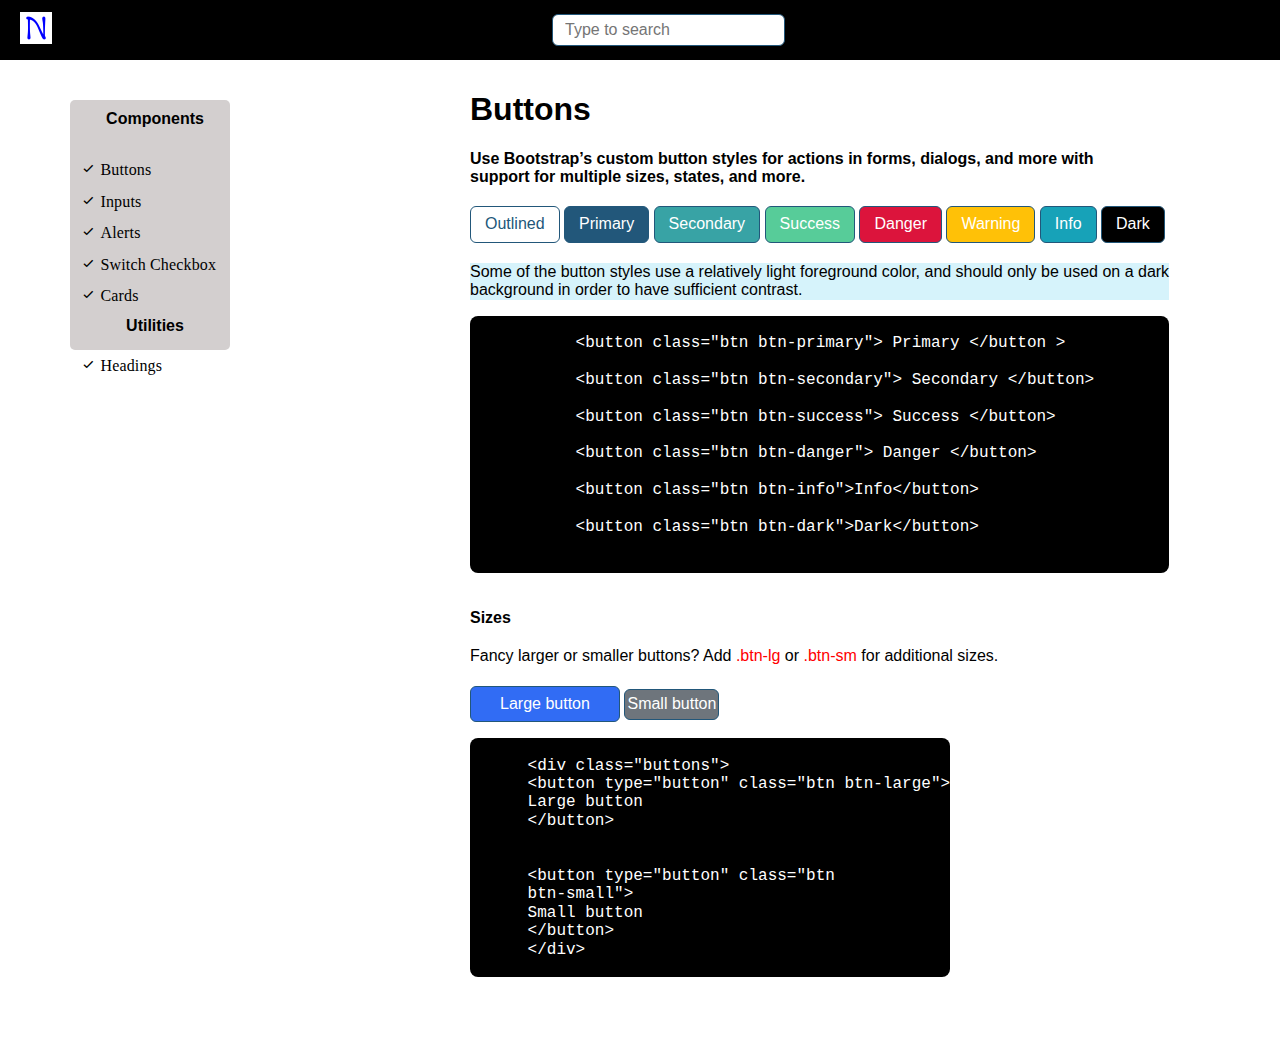
==== commit d77f32e8: "changed headings page" ====
--- a/index.html
+++ b/index.html
@@ -45,7 +45,7 @@
       <div class="container p">
         <div class="wrapper">
           <div class="side__bar">
-            <h4>Framework</h4>
+            <h4>Components</h4>
             <ul>
               <li>
                 <i class="bx bx-check"></i>
@@ -59,10 +59,7 @@
                 <i class="bx bx-check"></i>
                 <a href="./pages/alerts/"> Alerts </a>
               </li>
-              <li>
-                <i class="bx bx-check"></i>
-                <a href="./pages/headings/"> Headings </a>
-              </li>
+             
               <li>
                 <i class="bx bx-check"></i>
                 <a href="./pages/switchtoggles/"> Switch Checkbox </a>
@@ -71,13 +68,21 @@
                 <i class="bx bx-check"></i>
                 <a href="./pages/cards/"> Cards </a>
               </li>
+              <li>
+                <h4>Utilities</h4>
+                <i class="bx bx-check"></i>
+                <a href="./pages/headings/"> Headings </a>
+              </li>
+
+
             </ul>
           </div>
           <div class="context">
             <h1>Buttons</h1>
             <h4>
-              Use Bootstrap’s custom button styles for actions in forms, dialogs, and more with <br>
-               support for multiple sizes, states, and more.
+              Use Bootstrap’s custom button styles for actions in forms,
+              dialogs, and more with <br />
+              support for multiple sizes, states, and more.
             </h4>
             <button class="btn outlined">Outlined</button>
             <button class="btn btn-primary">Primary</button>
@@ -87,6 +92,12 @@
             <button class="btn btn-warning">Warning</button>
             <button class="btn btn-info">Info</button>
             <button class="btn btn-dark">Dark</button>
+
+            <p>
+              Some of the button styles use a relatively light foreground color,
+              and should only be used on a dark <br />
+              background in order to have sufficient contrast.
+            </p>
 
             <div class="wrapper bg-dark text-white rounded-4 my-8">
               <pre>
@@ -107,6 +118,37 @@
             </div>
           </div>
         </div>
+        <div class="wrapper__bottom">
+          <h4>Sizes</h4>
+          <p>
+            Fancy larger or smaller buttons? Add <span>.btn-lg</span> or
+            <span>.btn-sm </span>for additional sizes.
+          </p>
+          <div class="buttons">
+            <button type="button" 
+            class="btn btn-large">
+              Large button
+            </button>
+            <button type="button" 
+            class="btn btn-small">
+            Small button
+          </button>
+          </div>
+          <div class="wrapper bg-dark text-white rounded-4 my-8">
+            <pre><code>
+      &lt;div class="buttons"&gt;
+      &lt;button type="button" class="btn btn-large"&gt;
+      Large button
+      &lt;/button&gt;
+
+
+      &lt;button type="button" class="btn 
+      btn-small"&gt;
+      Small button
+      &lt;/button&gt;
+      &lt;/div&gt;
+              </code></pre>
+        </div>
       </div>
     </section>
   </body>
--- a/css/main.min.css
+++ b/css/main.min.css
@@ -1 +1 @@
-/*! normalize.css v8.0.1 | MIT License | github.com/necolas/normalize.css */html{line-height:1.15;-webkit-text-size-adjust:100%}body{margin:0}main{display:block}h1{font-size:2em;margin:.67em 0}hr{box-sizing:content-box;height:0;overflow:visible}pre{font-family:monospace,monospace;font-size:1em}a{background-color:rgba(0,0,0,0)}abbr[title]{border-bottom:none;text-decoration:underline;text-decoration:underline dotted}b,strong{font-weight:bolder}code,kbd,samp{font-family:monospace,monospace;font-size:1em}small{font-size:80%}sub,sup{font-size:75%;line-height:0;position:relative;vertical-align:baseline}sub{bottom:-0.25em}sup{top:-0.5em}img{border-style:none}button,input,optgroup,select,textarea{font-family:inherit;font-size:100%;line-height:1.15;margin:0}button,input{overflow:visible}button,select{text-transform:none}button,[type=button],[type=reset],[type=submit]{-webkit-appearance:button}button::-moz-focus-inner,[type=button]::-moz-focus-inner,[type=reset]::-moz-focus-inner,[type=submit]::-moz-focus-inner{border-style:none;padding:0}button:-moz-focusring,[type=button]:-moz-focusring,[type=reset]:-moz-focusring,[type=submit]:-moz-focusring{outline:1px dotted ButtonText}fieldset{padding:.35em .75em .625em}legend{box-sizing:border-box;color:inherit;display:table;max-width:100%;padding:0;white-space:normal}progress{vertical-align:baseline}textarea{overflow:auto}[type=checkbox],[type=radio]{box-sizing:border-box;padding:0}[type=number]::-webkit-inner-spin-button,[type=number]::-webkit-outer-spin-button{height:auto}[type=search]{-webkit-appearance:textfield;outline-offset:-2px}[type=search]::-webkit-search-decoration{-webkit-appearance:none}::-webkit-file-upload-button{-webkit-appearance:button;font:inherit}details{display:block}summary{display:list-item}template{display:none}[hidden]{display:none}*,*::after,*::before{margin:0;padding:0;box-sizing:border-box;scroll-behavior:smooth}.container{max-width:1440px;margin:0 auto;padding:0 20px}a{text-decoration:none;background:rgba(0,0,0,0)}ul{list-style-type:none}button{outline:none;border:none}body{background-color:#fff}.p{padding:70px}.bg-primary{background:#22577a}.bg-secondary{background:#38a3a5}.bg-success{background:#57cc99}.bg-lime{background:#57cc99}.bg-danger{background:crimson}.bg-warning{background:#ffc107}.bg-info{background:#17a2b8}.bg-dark{background:#000}.bg-white{background:#fff}.gap-2{gap:4px}.gap-4{gap:8px}.gap-6{gap:12px}.gap-8{gap:16px}.gap-10{gap:20px}.gap-12{gap:24px}.gap-14{gap:28px}.gap-16{gap:32px}.gap-18{gap:36px}.gap-20{gap:40px}.gap-x-2{column-gap:4px}.gap-x-4{column-gap:8px}.gap-x-6{column-gap:12px}.gap-x-8{column-gap:16px}.gap-x-10{column-gap:20px}.gap-x-12{column-gap:24px}.gap-x-14{column-gap:28px}.gap-x-16{column-gap:32px}.gap-x-18{column-gap:36px}.gap-x-20{column-gap:40px}.gap-y-2{row-gap:4px}.gap-y-4{row-gap:8px}.gap-y-6{row-gap:12px}.gap-y-8{row-gap:16px}.gap-y-10{row-gap:20px}.gap-y-12{row-gap:24px}.gap-y-14{row-gap:28px}.gap-y-16{row-gap:32px}.gap-y-18{row-gap:36px}.gap-y-20{row-gap:40px}.fs-1{font-size:14px}.fs-2{font-size:16px}.fs-3{font-size:18px}.fs-4{font-size:20px}.fs-5{font-size:22px}.fs-6{font-size:24px}.flex{display:flex}.block{display:block}.grid{display:grid;grid-template-columns:repeat(2, 1fr);grid-template-rows:repeat(2, 1fr);grid-column-gap:20px;grid-row-gap:10px}.inline-block{display:inline-block}.inline{display:inline}.none{display:none}.justify-center{justify-content:center}.justify-end{justify-content:end}.justify-start{justify-content:start}.justify-between{justify-content:space-between}.justify-around{justify-content:space-around}.justify-evenly{justify-content:space-evenly}.item-start{align-items:flex-start}.item-end{align-items:flex-end}.item-center{align-items:center}.item-stretch{align-items:stretch}.text-primary{color:#22577a}.text-secondary{color:#38a3a5}.text-success{color:#57cc99}.text-danger{color:crimson}.text-warning{color:#ffc107}.text-info{color:#17a2b8}.text-dark{color:#000}.text-white{color:#fff}.text-transparent{color:rgba(0,0,0,0)}.rounded-2{border-radius:6px}.rounded-4{border-radius:8px}.rounded-6{border-radius:12px}.rounded-8{border-radius:16px}.rounded-10{border-radius:20px}.rounded-12{border-radius:24px}.rounded-14{border-radius:28px}.rounded-16{border-radius:32px}.rounded-18{border-radius:36px}.rounded-20{border-radius:40px}.m-1{margin:2px}.m-2{margin:4px}.m-3{margin:6px}.m-4{margin:8px}.m-5{margin:10px}.m-6{margin:12px}.m-7{margin:14px}.m-8{margin:16px}.m-9{margin:18px}.m-10{margin:20px}.m-11{margin:22px}.my-1{margin:2px 0}.my-2{margin:4px 0}.my-3{margin:6px 0}.my-4{margin:8px 0}.my-5{margin:10px 0}.my-6{margin:12px 0}.my-7{margin:14px 0}.my-8{margin:16px 0}.my-9{margin:18px 0}.my-10{margin:20px 0}.my-11{margin:22px 0}header{height:60px;display:flex;align-items:center}header nav{display:flex;justify-content:space-between;gap:500px}.side__bar{min-width:160px;height:250px;background-color:#d3cfcf;display:flex;flex-direction:column;margin-top:30px;padding-top:10px;border-radius:5px;padding-left:10px}.side__bar:hover{box-shadow:rgba(99,99,99,.2) 0px 2px 8px 0px}.side__bar h4{text-align:center}.side__bar li{padding-top:12px}.side__bar li:hover{color:#5b5bdb}.side__bar li a{font-family:Nuckle;font-size:16px;font-weight:539;line-height:19px;letter-spacing:.01em;text-align:left;color:#000}.side__bar li a:hover{text-decoration:underline}.btn{padding:8px 14px;border-radius:6px;background:rgba(0,0,0,0);border:1px solid #22577a;color:#22577a;font-family:sans-serif;cursor:pointer;transition:all .35s ease}.btn:hover{opacity:.86}.btn:hover a{color:#fff}.btn:focus{outline:3px solid rgba(35,88,123,.224)}.btn-outlined{background:rgba(0,0,0,0)}.btn-primary{background:#22577a;color:#fff}.btn-secondary{background:#38a3a5;color:#fff}.btn-success{background:#57cc99;color:#fff}.btn-danger{background:crimson;color:#fff}.btn-warning{background:#ffc107;color:#fff}.btn-info{background:#17a2b8;color:#fff}.btn-dark{background:#000;color:#fff}.input{padding:6px 12px;border:1.23px solid #22577a;border-radius:6px;transition:all .3s ease;font-family:sans-serif}.input:focus{outline:3px solid rgba(35,88,123,.224)}.input-success{border:1.23px solid #57cc99;color:#22577a}.input-success:focus{outline:3px solid rgba(87,203,153,.224)}.input-error{border:1.23px solid crimson;color:crimson}.input-error:focus{outline:3px solid rgba(219,20,60,.224)}.input-warning{border:1.23px solid #ffc107;color:#22577a}.input-warning:focus{outline:3px solid rgba(255,193,5,.224)}.input-info{border:1.23px solid #17a2b8;color:#22577a}.input-info:focus{outline:3px solid rgba(23,164,186,.224)}.switch{font-size:17px;position:relative;display:inline-block;width:3.5em;height:2em}.switch input{opacity:0;width:0;height:0}.slider{position:absolute;cursor:pointer;top:0;left:0;right:0;bottom:0;background-color:#2196f3;transition:.4s;border-radius:30px}.slider:before{position:absolute;content:"";height:1.4em;width:1.4em;border-radius:20px;left:.3em;bottom:.3em;background-color:#ff0;transition:.4s}.switch input:checked+.slider:before{background-color:#000;border-radius:50px;box-shadow:inset 9px 0px 1px 0px #fff}.switch input:checked+.slider{background-color:#000}.switch input:focus+.slider{box-shadow:0 0 1px #2196f3}.switch input:checked+.slider:before{transform:translateX(1.5em)}.alert{padding:20px;background-color:#f44336;color:#000;opacity:1;transition:opacity .6;margin-bottom:15px;cursor:pointer;display:block;max-width:1000px}.alert-primary{background-color:#d2e1fc}.alert-primary:hover,.alert-primary:active{color:#f44336}.alert-secondary{background-color:#e2e3e5}.alert-secondary:hover,.alert-secondary:active{font-size:180%}.alert-success{background-color:#d5e6de}.alert-success:hover,.alert-success:active{background:#f44336}.alert-danger{background-color:#f2d8da}.alert-danger:hover,.alert-danger:active{font-family:monospace}.alert-warning{background-color:#fdf3d1}.alert-warning:hover,.alert-warning:active{text-decoration:line-through}.alert-info{background-color:#d6f3fb}.alert-info:hover,.alert-info:active{text-transform:uppercase}.alert-light{background-color:#fcfcfd}.alert-light:hover,.alert-light:active{text-decoration:underline}.alert-dark{background-color:#cfd4d9}.alert-dark:hover{opacity:.3}.defualtswitch{position:relative;display:inline-block;width:60px;height:34px}.defualtswitch input{display:none}.defualtswitch .slider{position:absolute;cursor:pointer;top:0;left:0;right:0;bottom:0;background-color:#ccc;border-radius:34px;transition:.4s}.defualtswitch .slider:before{position:absolute;content:"";height:26px;width:26px;left:4px;bottom:4px;background-color:#fff;border-radius:50%;transition:.4s}.defualtswitch input:checked+.slider{background-color:#007bff}.defualtswitch input:checked+.slider:before{transform:translateX(26px)}.checkedswitch{position:relative;display:inline-block;width:60px;height:34px}.checkedswitch input{display:none}.checkedswitch .slider{position:absolute;cursor:pointer;top:0;left:0;right:0;bottom:0;background-color:#ccc;border-radius:34px;transition:.4s}.checkedswitch .slider:before{position:absolute;content:"";height:26px;width:26px;left:4px;bottom:4px;background-color:#fff;border-radius:50%;transition:.4s}.checkedswitch input:checked+.slider{background-color:#007bff}.checkedswitch input:checked+.slider:before{transform:translateX(26px)}.disabledswitch{position:relative;display:inline-block;width:60px;height:34px}.disabledswitch input{display:none}.disabledswitch .slider{position:absolute;cursor:pointer;top:0;left:0;right:0;bottom:0;background-color:#ccc;border-radius:34px;transition:.4s}.disabledswitch .slider:before{position:absolute;content:"";height:26px;width:26px;left:4px;bottom:4px;background-color:#fff;border-radius:50%;transition:.4s}.disabledswitch input:checked+.slider{background-color:#007bff}.disabledswitch input:checked+.slider:before{transform:translateX(26px)}.checkedswitch{position:relative;display:inline-block;width:60px;height:34px}.checkedswitch input{display:none}.checkedswitch .slider{position:absolute;cursor:pointer;top:0;left:0;right:0;bottom:0;background-color:#ccc;border-radius:34px;transition:.4s}.checkedswitch .slider:before{position:absolute;content:"";height:26px;width:26px;left:4px;bottom:4px;background-color:#fff;border-radius:50%;transition:.4s}.checkedswitch input:checked+.slider{background-color:#007bff}.checkedswitch input:checked+.slider:before{transform:translateX(26px)}.checkedswitch input:disabled+.slider{opacity:.5;pointer-events:none}.disabledswitch{position:relative;display:inline-block;width:60px;height:34px}.disabledswitch input{display:none}.disabledswitch .slider{position:absolute;cursor:pointer;top:0;left:0;right:0;bottom:0;background-color:#ccc;border-radius:34px;transition:.4s}.disabledswitch .slider:before{position:absolute;content:"";height:26px;width:26px;left:4px;bottom:4px;background-color:#fff;border-radius:50%;transition:.4s}.disabledswitch input:checked+.slider{background-color:#007bff}.disabledswitch input:checked+.slider:before{transform:translateX(26px)}.disabledchswitch{position:relative;display:inline-block;width:60px;height:34px}.disabledchswitch input{display:none}.disabledchswitch .slider{position:absolute;cursor:pointer;top:0;left:0;right:0;bottom:0;background-color:#ccc;border-radius:34px;transition:.4s}.disabledchswitch .slider:before{position:absolute;content:"";height:26px;width:26px;left:4px;bottom:4px;background-color:#fff;border-radius:50%;transition:.4s}.disabledchswitch input:checked+.slider{background-color:#007bff}.disabledchswitch input:checked+.slider:before{transform:translateX(26px)}.disabledchswitch input:disabled+.slider{opacity:.5;pointer-events:none}.disabledchswitch input:disabled:checked+.slider{background-color:#007bff}.disabledchswitch input:disabled:checked+.slider:before{transform:translateX(26px)}.basiccard{width:300px;border:1px solid #ccc;border-radius:8px;overflow:hidden;margin:20px}.basiccard .basiccard-image{width:100%;height:auto}.basiccard .basiccard-content{padding:20px}.basiccard .basiccard-content h2{font-size:18px;margin-bottom:10px}.basiccard .basiccard-content p{font-size:14px}.basiccard .basiccard-content .button{display:block;margin-top:10px;padding:8px 16px;background-color:#007bff;color:#fff;text-decoration:none;border-radius:4px;text-align:center}.basiccard .basiccard-content .button:hover{background-color:#0056b3}.imageoverlaycard{width:300px;border:1px solid #ccc;border-radius:8px;overflow:hidden;margin:20px}.imageoverlaycard .imageoverlaycard-image{position:relative;width:100%}.imageoverlaycard .imageoverlaycard-image img{width:100%;height:auto}.imageoverlaycard .imageoverlaycard-image .overlay{position:absolute;top:0;left:0;width:100%;height:100%;background-color:rgba(0,0,0,.5);opacity:0;transition:opacity .3s ease}.imageoverlaycard .imageoverlaycard-image .overlay:hover{opacity:1}.imageoverlaycard .imageoverlaycard-content{padding:20px;color:red}.imageoverlaycard .imageoverlaycard-content h2{font-size:18px;margin-bottom:10px}.imageoverlaycard .imageoverlaycard-content p{font-size:14px}.imageoverlaycard .imageoverlaycard-content .button{display:block;margin-top:10px;padding:8px 16px;background-color:#007bff;color:#fff;text-decoration:none;border-radius:4px;text-align:center}.imageoverlaycard .imageoverlaycard-content .button:hover{background-color:#0056b3}.card-horizontal{display:flex;border:1px solid #ccc;border-radius:8px;overflow:hidden;margin-bottom:20px;height:200px}.card-horizontal .card-horizontal-image{flex:0 0 auto;width:150px}.card-horizontal .card-horizontal-image img{width:100%;height:auto}.card-horizontal .card-horizontal-content{flex:1 1 auto;padding:20px}.card-horizontal .card-horizontal-content h2{font-size:18px;margin-bottom:10px}.card-horizontal .card-horizontal-content p{font-size:14px}.card-horizontal .card-horizontal-content .button{display:inline-block;padding:8px 16px;background-color:#007bff;color:#fff;text-decoration:none;border-radius:4px;text-align:center;margin-top:30px}.card-horizontal .card-horizontal-content .button:hover{background-color:#0056b3}.header-card{background-color:#f8f9fa;border:1px solid #ced4da;border-radius:8px;padding:20px;margin-bottom:20px;height:200px}.header-card .header-card-content h2{font-size:24px;margin-bottom:10px}.header-card .header-card-content p{font-size:16px;margin-bottom:15px}.header-card .header-card-content .button{display:inline-block;padding:8px 16px;background-color:#007bff;color:#fff;text-decoration:none;border-radius:4px;text-align:center}.header-card .header-card-content .button:hover{background-color:#0056b3}#buttonspage .wrapper{display:flex;flex-direction:row;gap:240px}/*# sourceMappingURL=main.min.css.map */+/*! normalize.css v8.0.1 | MIT License | github.com/necolas/normalize.css */html{line-height:1.15;-webkit-text-size-adjust:100%}body{margin:0}main{display:block}h1{font-size:2em;margin:.67em 0}hr{box-sizing:content-box;height:0;overflow:visible}pre{font-family:monospace,monospace;font-size:1em}a{background-color:rgba(0,0,0,0)}abbr[title]{border-bottom:none;text-decoration:underline;text-decoration:underline dotted}b,strong{font-weight:bolder}code,kbd,samp{font-family:monospace,monospace;font-size:1em}small{font-size:80%}sub,sup{font-size:75%;line-height:0;position:relative;vertical-align:baseline}sub{bottom:-0.25em}sup{top:-0.5em}img{border-style:none}button,input,optgroup,select,textarea{font-family:inherit;font-size:100%;line-height:1.15;margin:0}button,input{overflow:visible}button,select{text-transform:none}button,[type=button],[type=reset],[type=submit]{-webkit-appearance:button}button::-moz-focus-inner,[type=button]::-moz-focus-inner,[type=reset]::-moz-focus-inner,[type=submit]::-moz-focus-inner{border-style:none;padding:0}button:-moz-focusring,[type=button]:-moz-focusring,[type=reset]:-moz-focusring,[type=submit]:-moz-focusring{outline:1px dotted ButtonText}fieldset{padding:.35em .75em .625em}legend{box-sizing:border-box;color:inherit;display:table;max-width:100%;padding:0;white-space:normal}progress{vertical-align:baseline}textarea{overflow:auto}[type=checkbox],[type=radio]{box-sizing:border-box;padding:0}[type=number]::-webkit-inner-spin-button,[type=number]::-webkit-outer-spin-button{height:auto}[type=search]{-webkit-appearance:textfield;outline-offset:-2px}[type=search]::-webkit-search-decoration{-webkit-appearance:none}::-webkit-file-upload-button{-webkit-appearance:button;font:inherit}details{display:block}summary{display:list-item}template{display:none}[hidden]{display:none}*,*::after,*::before{margin:0;padding:0;box-sizing:border-box;scroll-behavior:smooth}.container{max-width:1440px;margin:0 auto;padding:0 20px}a{text-decoration:none;background:rgba(0,0,0,0)}ul{list-style-type:none}button{outline:none;border:none}body{background-color:#fff}.p{padding:70px}*{font-family:sans-serif}* span{color:red}.bg-primary{background:#22577a}.bg-secondary{background:#38a3a5}.bg-success{background:#57cc99}.bg-lime{background:#57cc99}.bg-danger{background:crimson}.bg-warning{background:#ffc107}.bg-info{background:#17a2b8}.bg-dark{background:#000}.bg-white{background:#fff}.gap-2{gap:4px}.gap-4{gap:8px}.gap-6{gap:12px}.gap-8{gap:16px}.gap-10{gap:20px}.gap-12{gap:24px}.gap-14{gap:28px}.gap-16{gap:32px}.gap-18{gap:36px}.gap-20{gap:40px}.gap-x-2{column-gap:4px}.gap-x-4{column-gap:8px}.gap-x-6{column-gap:12px}.gap-x-8{column-gap:16px}.gap-x-10{column-gap:20px}.gap-x-12{column-gap:24px}.gap-x-14{column-gap:28px}.gap-x-16{column-gap:32px}.gap-x-18{column-gap:36px}.gap-x-20{column-gap:40px}.gap-y-2{row-gap:4px}.gap-y-4{row-gap:8px}.gap-y-6{row-gap:12px}.gap-y-8{row-gap:16px}.gap-y-10{row-gap:20px}.gap-y-12{row-gap:24px}.gap-y-14{row-gap:28px}.gap-y-16{row-gap:32px}.gap-y-18{row-gap:36px}.gap-y-20{row-gap:40px}.fs-1{font-size:14px}.fs-2{font-size:16px}.fs-3{font-size:18px}.fs-4{font-size:20px}.fs-5{font-size:22px}.fs-6{font-size:24px}.flex{display:flex}.block{display:block}.grid{display:grid;grid-template-columns:repeat(2, 1fr);grid-template-rows:repeat(2, 1fr);grid-column-gap:20px;grid-row-gap:10px}.inline-block{display:inline-block}.inline{display:inline}.none{display:none}.justify-center{justify-content:center}.justify-end{justify-content:end}.justify-start{justify-content:start}.justify-between{justify-content:space-between}.justify-around{justify-content:space-around}.justify-evenly{justify-content:space-evenly}.item-start{align-items:flex-start}.item-end{align-items:flex-end}.item-center{align-items:center}.item-stretch{align-items:stretch}.text-primary{color:#22577a}.text-secondary{color:#38a3a5}.text-success{color:#57cc99}.text-danger{color:crimson}.text-warning{color:#ffc107}.text-info{color:#17a2b8}.text-dark{color:#000}.text-white{color:#fff}.text-transparent{color:rgba(0,0,0,0)}.rounded-2{border-radius:6px}.rounded-4{border-radius:8px}.rounded-6{border-radius:12px}.rounded-8{border-radius:16px}.rounded-10{border-radius:20px}.rounded-12{border-radius:24px}.rounded-14{border-radius:28px}.rounded-16{border-radius:32px}.rounded-18{border-radius:36px}.rounded-20{border-radius:40px}.m-1{margin:2px}.m-2{margin:4px}.m-3{margin:6px}.m-4{margin:8px}.m-5{margin:10px}.m-6{margin:12px}.m-7{margin:14px}.m-8{margin:16px}.m-9{margin:18px}.m-10{margin:20px}.m-11{margin:22px}.my-1{margin:2px 0}.my-2{margin:4px 0}.my-3{margin:6px 0}.my-4{margin:8px 0}.my-5{margin:10px 0}.my-6{margin:12px 0}.my-7{margin:14px 0}.my-8{margin:16px 0}.my-9{margin:18px 0}.my-10{margin:20px 0}.my-11{margin:22px 0}header{height:60px;display:flex;align-items:center;position:fixed;width:100%}header nav{display:flex;justify-content:space-between;gap:500px}.side__bar{min-width:160px;height:250px;background-color:#d3cfcf;display:flex;flex-direction:column;margin-top:30px;padding-top:10px;border-radius:5px;padding-left:10px}.side__bar:hover{box-shadow:rgba(99,99,99,.2) 0px 2px 8px 0px}.side__bar h4{text-align:center}.side__bar li{padding-top:12px}.side__bar li:hover{color:#5b5bdb}.side__bar li a{font-family:Nuckle;font-size:16px;font-weight:539;line-height:19px;letter-spacing:.01em;text-align:left;color:#000}.side__bar li a:hover{text-decoration:underline}.btn{padding:8px 14px;border-radius:6px;background:rgba(0,0,0,0);border:1px solid #22577a;color:#22577a;font-family:sans-serif;cursor:pointer;transition:all .35s ease}.btn:hover{opacity:.86}.btn:hover a{color:#fff}.btn:focus{outline:3px solid rgba(35,88,123,.224)}.btn-outlined{background:rgba(0,0,0,0)}.btn-primary{background:#22577a;color:#fff}.btn-secondary{background:#38a3a5;color:#fff}.btn-success{background:#57cc99;color:#fff}.btn-danger{background:crimson;color:#fff}.btn-warning{background:#ffc107;color:#fff}.btn-info{background:#17a2b8;color:#fff}.btn-dark{background:#000;color:#fff}.btn-large{background-color:#316cf4;color:#fff;width:150px}.btn-small{background-color:#6e757c;color:#fff;height:31px;padding:2px}.input{padding:6px 12px;border:1.23px solid #22577a;border-radius:6px;transition:all .3s ease;font-family:sans-serif}.input:focus{outline:3px solid rgba(35,88,123,.224)}.input-success{border:1.23px solid #57cc99;color:#22577a}.input-success:focus{outline:3px solid rgba(87,203,153,.224)}.input-error{border:1.23px solid crimson;color:crimson}.input-error:focus{outline:3px solid rgba(219,20,60,.224)}.input-warning{border:1.23px solid #ffc107;color:#22577a}.input-warning:focus{outline:3px solid rgba(255,193,5,.224)}.input-info{border:1.23px solid #17a2b8;color:#22577a}.input-info:focus{outline:3px solid rgba(23,164,186,.224)}.switch{font-size:17px;position:relative;display:inline-block;width:3.5em;height:2em}.switch input{opacity:0;width:0;height:0}.slider{position:absolute;cursor:pointer;top:0;left:0;right:0;bottom:0;background-color:#2196f3;transition:.4s;border-radius:30px}.slider:before{position:absolute;content:"";height:1.4em;width:1.4em;border-radius:20px;left:.3em;bottom:.3em;background-color:#ff0;transition:.4s}.switch input:checked+.slider:before{background-color:#000;border-radius:50px;box-shadow:inset 9px 0px 1px 0px #fff}.switch input:checked+.slider{background-color:#000}.switch input:focus+.slider{box-shadow:0 0 1px #2196f3}.switch input:checked+.slider:before{transform:translateX(1.5em)}.alert{padding:20px;background-color:#f44336;color:#000;opacity:1;transition:opacity .6;margin-bottom:15px;cursor:pointer;display:block;max-width:1000px}.alert-primary{background-color:#d2e1fc}.alert-primary:hover,.alert-primary:active{color:#f44336}.alert-secondary{background-color:#e2e3e5}.alert-secondary:hover,.alert-secondary:active{font-size:180%}.alert-success{background-color:#d5e6de}.alert-success:hover,.alert-success:active{background:#f44336}.alert-danger{background-color:#f2d8da}.alert-danger:hover,.alert-danger:active{font-family:monospace}.alert-warning{background-color:#fdf3d1}.alert-warning:hover,.alert-warning:active{text-decoration:line-through}.alert-info{background-color:#d6f3fb}.alert-info:hover,.alert-info:active{text-transform:uppercase}.alert-light{background-color:#fcfcfd}.alert-light:hover,.alert-light:active{text-decoration:underline}.alert-dark{background-color:#cfd4d9}.alert-dark:hover{opacity:.3}.defualtswitch{position:relative;display:inline-block;width:60px;height:34px}.defualtswitch input{display:none}.defualtswitch .slider{position:absolute;cursor:pointer;top:0;left:0;right:0;bottom:0;background-color:#ccc;border-radius:34px;transition:.4s}.defualtswitch .slider:before{position:absolute;content:"";height:26px;width:26px;left:4px;bottom:4px;background-color:#fff;border-radius:50%;transition:.4s}.defualtswitch input:checked+.slider{background-color:#007bff}.defualtswitch input:checked+.slider:before{transform:translateX(26px)}.checkedswitch{position:relative;display:inline-block;width:60px;height:34px}.checkedswitch input{display:none}.checkedswitch .slider{position:absolute;cursor:pointer;top:0;left:0;right:0;bottom:0;background-color:#ccc;border-radius:34px;transition:.4s}.checkedswitch .slider:before{position:absolute;content:"";height:26px;width:26px;left:4px;bottom:4px;background-color:#fff;border-radius:50%;transition:.4s}.checkedswitch input:checked+.slider{background-color:#007bff}.checkedswitch input:checked+.slider:before{transform:translateX(26px)}.disabledswitch{position:relative;display:inline-block;width:60px;height:34px}.disabledswitch input{display:none}.disabledswitch .slider{position:absolute;cursor:pointer;top:0;left:0;right:0;bottom:0;background-color:#ccc;border-radius:34px;transition:.4s}.disabledswitch .slider:before{position:absolute;content:"";height:26px;width:26px;left:4px;bottom:4px;background-color:#fff;border-radius:50%;transition:.4s}.disabledswitch input:checked+.slider{background-color:#007bff}.disabledswitch input:checked+.slider:before{transform:translateX(26px)}.checkedswitch{position:relative;display:inline-block;width:60px;height:34px}.checkedswitch input{display:none}.checkedswitch .slider{position:absolute;cursor:pointer;top:0;left:0;right:0;bottom:0;background-color:#ccc;border-radius:34px;transition:.4s}.checkedswitch .slider:before{position:absolute;content:"";height:26px;width:26px;left:4px;bottom:4px;background-color:#fff;border-radius:50%;transition:.4s}.checkedswitch input:checked+.slider{background-color:#007bff}.checkedswitch input:checked+.slider:before{transform:translateX(26px)}.checkedswitch input:disabled+.slider{opacity:.5;pointer-events:none}.disabledswitch{position:relative;display:inline-block;width:60px;height:34px}.disabledswitch input{display:none}.disabledswitch .slider{position:absolute;cursor:pointer;top:0;left:0;right:0;bottom:0;background-color:#ccc;border-radius:34px;transition:.4s}.disabledswitch .slider:before{position:absolute;content:"";height:26px;width:26px;left:4px;bottom:4px;background-color:#fff;border-radius:50%;transition:.4s}.disabledswitch input:checked+.slider{background-color:#007bff}.disabledswitch input:checked+.slider:before{transform:translateX(26px)}.disabledchswitch{position:relative;display:inline-block;width:60px;height:34px}.disabledchswitch input{display:none}.disabledchswitch .slider{position:absolute;cursor:pointer;top:0;left:0;right:0;bottom:0;background-color:#ccc;border-radius:34px;transition:.4s}.disabledchswitch .slider:before{position:absolute;content:"";height:26px;width:26px;left:4px;bottom:4px;background-color:#fff;border-radius:50%;transition:.4s}.disabledchswitch input:checked+.slider{background-color:#007bff}.disabledchswitch input:checked+.slider:before{transform:translateX(26px)}.disabledchswitch input:disabled+.slider{opacity:.5;pointer-events:none}.disabledchswitch input:disabled:checked+.slider{background-color:#007bff}.disabledchswitch input:disabled:checked+.slider:before{transform:translateX(26px)}.basiccard{width:300px;border:1px solid #ccc;border-radius:8px;overflow:hidden;margin:20px}.basiccard .basiccard-image{width:100%;height:auto}.basiccard .basiccard-content{padding:20px}.basiccard .basiccard-content h2{font-size:18px;margin-bottom:10px}.basiccard .basiccard-content p{font-size:14px}.basiccard .basiccard-content .button{display:block;margin-top:10px;padding:8px 16px;background-color:#007bff;color:#fff;text-decoration:none;border-radius:4px;text-align:center}.basiccard .basiccard-content .button:hover{background-color:#0056b3}.imageoverlaycard{width:300px;border:1px solid #ccc;border-radius:8px;overflow:hidden;margin:20px}.imageoverlaycard .imageoverlaycard-image{position:relative;width:100%}.imageoverlaycard .imageoverlaycard-image img{width:100%;height:auto}.imageoverlaycard .imageoverlaycard-image .overlay{position:absolute;top:0;left:0;width:100%;height:100%;background-color:rgba(0,0,0,.5);opacity:0;transition:opacity .3s ease}.imageoverlaycard .imageoverlaycard-image .overlay:hover{opacity:1}.imageoverlaycard .imageoverlaycard-content{padding:20px;color:red}.imageoverlaycard .imageoverlaycard-content h2{font-size:18px;margin-bottom:10px}.imageoverlaycard .imageoverlaycard-content p{font-size:14px}.imageoverlaycard .imageoverlaycard-content .button{display:block;margin-top:10px;padding:8px 16px;background-color:#007bff;color:#fff;text-decoration:none;border-radius:4px;text-align:center}.imageoverlaycard .imageoverlaycard-content .button:hover{background-color:#0056b3}.card-horizontal{display:flex;border:1px solid #ccc;border-radius:8px;overflow:hidden;margin-bottom:20px;height:200px}.card-horizontal .card-horizontal-image{flex:0 0 auto;width:150px}.card-horizontal .card-horizontal-image img{width:100%;height:auto}.card-horizontal .card-horizontal-content{flex:1 1 auto;padding:20px}.card-horizontal .card-horizontal-content h2{font-size:18px;margin-bottom:10px}.card-horizontal .card-horizontal-content p{font-size:14px}.card-horizontal .card-horizontal-content .button{display:inline-block;padding:8px 16px;background-color:#007bff;color:#fff;text-decoration:none;border-radius:4px;text-align:center;margin-top:30px}.card-horizontal .card-horizontal-content .button:hover{background-color:#0056b3}.header-card{background-color:#f8f9fa;border:1px solid #ced4da;border-radius:8px;padding:20px;margin-bottom:20px;height:200px}.header-card .header-card-content h2{font-size:24px;margin-bottom:10px}.header-card .header-card-content p{font-size:16px;margin-bottom:15px}.header-card .header-card-content .button{display:inline-block;padding:8px 16px;background-color:#007bff;color:#fff;text-decoration:none;border-radius:4px;text-align:center}.header-card .header-card-content .button:hover{background-color:#0056b3}#buttonspage .wrapper{display:flex;flex-direction:row;gap:240px}#buttonspage .wrapper h4{margin-bottom:20px}#buttonspage .wrapper p{background-color:#d6f3fb;margin-top:20px}#buttonspage .wrapper__bottom{display:flex;flex-direction:column;align-items:start;margin-left:400px}#buttonspage .wrapper__bottom h4{text-align:left;margin-top:20px}#buttonspage .wrapper__bottom p{margin-top:20px}#buttonspage .buttons{margin-top:20px}/*# sourceMappingURL=main.min.css.map */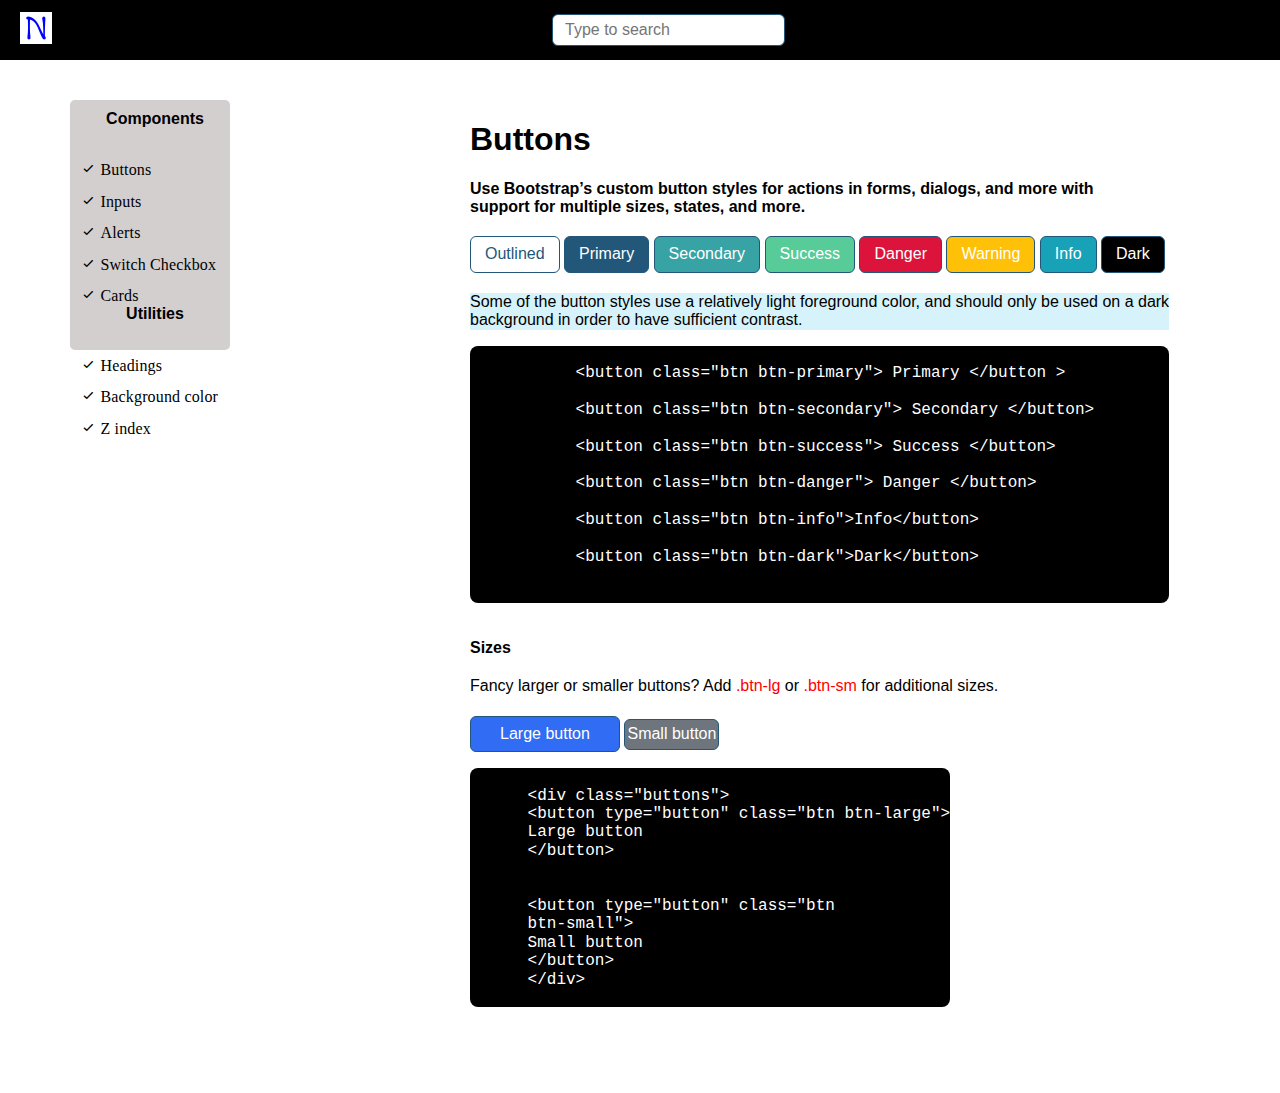
==== commit 45107b64: "added z index page" ====
--- a/index.html
+++ b/index.html
@@ -68,10 +68,19 @@
                 <i class="bx bx-check"></i>
                 <a href="./pages/cards/"> Cards </a>
               </li>
-              <li>
+              
                 <h4>Utilities</h4>
+                <li>
                 <i class="bx bx-check"></i>
                 <a href="./pages/headings/"> Headings </a>
+              </li>
+              <li>
+                <i class="bx bx-check"></i>
+                <a href="./pages/background_color/">Background color</a>
+              </li>
+              <li>
+                <i class="bx bx-check"></i>
+                <a href="./pages/background_color/">Z index</a>
               </li>
 
 
--- a/css/main.min.css
+++ b/css/main.min.css
@@ -1 +1 @@
-/*! normalize.css v8.0.1 | MIT License | github.com/necolas/normalize.css */html{line-height:1.15;-webkit-text-size-adjust:100%}body{margin:0}main{display:block}h1{font-size:2em;margin:.67em 0}hr{box-sizing:content-box;height:0;overflow:visible}pre{font-family:monospace,monospace;font-size:1em}a{background-color:rgba(0,0,0,0)}abbr[title]{border-bottom:none;text-decoration:underline;text-decoration:underline dotted}b,strong{font-weight:bolder}code,kbd,samp{font-family:monospace,monospace;font-size:1em}small{font-size:80%}sub,sup{font-size:75%;line-height:0;position:relative;vertical-align:baseline}sub{bottom:-0.25em}sup{top:-0.5em}img{border-style:none}button,input,optgroup,select,textarea{font-family:inherit;font-size:100%;line-height:1.15;margin:0}button,input{overflow:visible}button,select{text-transform:none}button,[type=button],[type=reset],[type=submit]{-webkit-appearance:button}button::-moz-focus-inner,[type=button]::-moz-focus-inner,[type=reset]::-moz-focus-inner,[type=submit]::-moz-focus-inner{border-style:none;padding:0}button:-moz-focusring,[type=button]:-moz-focusring,[type=reset]:-moz-focusring,[type=submit]:-moz-focusring{outline:1px dotted ButtonText}fieldset{padding:.35em .75em .625em}legend{box-sizing:border-box;color:inherit;display:table;max-width:100%;padding:0;white-space:normal}progress{vertical-align:baseline}textarea{overflow:auto}[type=checkbox],[type=radio]{box-sizing:border-box;padding:0}[type=number]::-webkit-inner-spin-button,[type=number]::-webkit-outer-spin-button{height:auto}[type=search]{-webkit-appearance:textfield;outline-offset:-2px}[type=search]::-webkit-search-decoration{-webkit-appearance:none}::-webkit-file-upload-button{-webkit-appearance:button;font:inherit}details{display:block}summary{display:list-item}template{display:none}[hidden]{display:none}*,*::after,*::before{margin:0;padding:0;box-sizing:border-box;scroll-behavior:smooth}.container{max-width:1440px;margin:0 auto;padding:0 20px}a{text-decoration:none;background:rgba(0,0,0,0)}ul{list-style-type:none}button{outline:none;border:none}body{background-color:#fff}.p{padding:70px}*{font-family:sans-serif}* span{color:red}.bg-primary{background:#22577a}.bg-secondary{background:#38a3a5}.bg-success{background:#57cc99}.bg-lime{background:#57cc99}.bg-danger{background:crimson}.bg-warning{background:#ffc107}.bg-info{background:#17a2b8}.bg-dark{background:#000}.bg-white{background:#fff}.gap-2{gap:4px}.gap-4{gap:8px}.gap-6{gap:12px}.gap-8{gap:16px}.gap-10{gap:20px}.gap-12{gap:24px}.gap-14{gap:28px}.gap-16{gap:32px}.gap-18{gap:36px}.gap-20{gap:40px}.gap-x-2{column-gap:4px}.gap-x-4{column-gap:8px}.gap-x-6{column-gap:12px}.gap-x-8{column-gap:16px}.gap-x-10{column-gap:20px}.gap-x-12{column-gap:24px}.gap-x-14{column-gap:28px}.gap-x-16{column-gap:32px}.gap-x-18{column-gap:36px}.gap-x-20{column-gap:40px}.gap-y-2{row-gap:4px}.gap-y-4{row-gap:8px}.gap-y-6{row-gap:12px}.gap-y-8{row-gap:16px}.gap-y-10{row-gap:20px}.gap-y-12{row-gap:24px}.gap-y-14{row-gap:28px}.gap-y-16{row-gap:32px}.gap-y-18{row-gap:36px}.gap-y-20{row-gap:40px}.fs-1{font-size:14px}.fs-2{font-size:16px}.fs-3{font-size:18px}.fs-4{font-size:20px}.fs-5{font-size:22px}.fs-6{font-size:24px}.flex{display:flex}.block{display:block}.grid{display:grid;grid-template-columns:repeat(2, 1fr);grid-template-rows:repeat(2, 1fr);grid-column-gap:20px;grid-row-gap:10px}.inline-block{display:inline-block}.inline{display:inline}.none{display:none}.justify-center{justify-content:center}.justify-end{justify-content:end}.justify-start{justify-content:start}.justify-between{justify-content:space-between}.justify-around{justify-content:space-around}.justify-evenly{justify-content:space-evenly}.item-start{align-items:flex-start}.item-end{align-items:flex-end}.item-center{align-items:center}.item-stretch{align-items:stretch}.text-primary{color:#22577a}.text-secondary{color:#38a3a5}.text-success{color:#57cc99}.text-danger{color:crimson}.text-warning{color:#ffc107}.text-info{color:#17a2b8}.text-dark{color:#000}.text-white{color:#fff}.text-transparent{color:rgba(0,0,0,0)}.rounded-2{border-radius:6px}.rounded-4{border-radius:8px}.rounded-6{border-radius:12px}.rounded-8{border-radius:16px}.rounded-10{border-radius:20px}.rounded-12{border-radius:24px}.rounded-14{border-radius:28px}.rounded-16{border-radius:32px}.rounded-18{border-radius:36px}.rounded-20{border-radius:40px}.m-1{margin:2px}.m-2{margin:4px}.m-3{margin:6px}.m-4{margin:8px}.m-5{margin:10px}.m-6{margin:12px}.m-7{margin:14px}.m-8{margin:16px}.m-9{margin:18px}.m-10{margin:20px}.m-11{margin:22px}.my-1{margin:2px 0}.my-2{margin:4px 0}.my-3{margin:6px 0}.my-4{margin:8px 0}.my-5{margin:10px 0}.my-6{margin:12px 0}.my-7{margin:14px 0}.my-8{margin:16px 0}.my-9{margin:18px 0}.my-10{margin:20px 0}.my-11{margin:22px 0}header{height:60px;display:flex;align-items:center;position:fixed;width:100%}header nav{display:flex;justify-content:space-between;gap:500px}.side__bar{min-width:160px;height:250px;background-color:#d3cfcf;display:flex;flex-direction:column;margin-top:30px;padding-top:10px;border-radius:5px;padding-left:10px}.side__bar:hover{box-shadow:rgba(99,99,99,.2) 0px 2px 8px 0px}.side__bar h4{text-align:center}.side__bar li{padding-top:12px}.side__bar li:hover{color:#5b5bdb}.side__bar li a{font-family:Nuckle;font-size:16px;font-weight:539;line-height:19px;letter-spacing:.01em;text-align:left;color:#000}.side__bar li a:hover{text-decoration:underline}.btn{padding:8px 14px;border-radius:6px;background:rgba(0,0,0,0);border:1px solid #22577a;color:#22577a;font-family:sans-serif;cursor:pointer;transition:all .35s ease}.btn:hover{opacity:.86}.btn:hover a{color:#fff}.btn:focus{outline:3px solid rgba(35,88,123,.224)}.btn-outlined{background:rgba(0,0,0,0)}.btn-primary{background:#22577a;color:#fff}.btn-secondary{background:#38a3a5;color:#fff}.btn-success{background:#57cc99;color:#fff}.btn-danger{background:crimson;color:#fff}.btn-warning{background:#ffc107;color:#fff}.btn-info{background:#17a2b8;color:#fff}.btn-dark{background:#000;color:#fff}.btn-large{background-color:#316cf4;color:#fff;width:150px}.btn-small{background-color:#6e757c;color:#fff;height:31px;padding:2px}.input{padding:6px 12px;border:1.23px solid #22577a;border-radius:6px;transition:all .3s ease;font-family:sans-serif}.input:focus{outline:3px solid rgba(35,88,123,.224)}.input-success{border:1.23px solid #57cc99;color:#22577a}.input-success:focus{outline:3px solid rgba(87,203,153,.224)}.input-error{border:1.23px solid crimson;color:crimson}.input-error:focus{outline:3px solid rgba(219,20,60,.224)}.input-warning{border:1.23px solid #ffc107;color:#22577a}.input-warning:focus{outline:3px solid rgba(255,193,5,.224)}.input-info{border:1.23px solid #17a2b8;color:#22577a}.input-info:focus{outline:3px solid rgba(23,164,186,.224)}.switch{font-size:17px;position:relative;display:inline-block;width:3.5em;height:2em}.switch input{opacity:0;width:0;height:0}.slider{position:absolute;cursor:pointer;top:0;left:0;right:0;bottom:0;background-color:#2196f3;transition:.4s;border-radius:30px}.slider:before{position:absolute;content:"";height:1.4em;width:1.4em;border-radius:20px;left:.3em;bottom:.3em;background-color:#ff0;transition:.4s}.switch input:checked+.slider:before{background-color:#000;border-radius:50px;box-shadow:inset 9px 0px 1px 0px #fff}.switch input:checked+.slider{background-color:#000}.switch input:focus+.slider{box-shadow:0 0 1px #2196f3}.switch input:checked+.slider:before{transform:translateX(1.5em)}.alert{padding:20px;background-color:#f44336;color:#000;opacity:1;transition:opacity .6;margin-bottom:15px;cursor:pointer;display:block;max-width:1000px}.alert-primary{background-color:#d2e1fc}.alert-primary:hover,.alert-primary:active{color:#f44336}.alert-secondary{background-color:#e2e3e5}.alert-secondary:hover,.alert-secondary:active{font-size:180%}.alert-success{background-color:#d5e6de}.alert-success:hover,.alert-success:active{background:#f44336}.alert-danger{background-color:#f2d8da}.alert-danger:hover,.alert-danger:active{font-family:monospace}.alert-warning{background-color:#fdf3d1}.alert-warning:hover,.alert-warning:active{text-decoration:line-through}.alert-info{background-color:#d6f3fb}.alert-info:hover,.alert-info:active{text-transform:uppercase}.alert-light{background-color:#fcfcfd}.alert-light:hover,.alert-light:active{text-decoration:underline}.alert-dark{background-color:#cfd4d9}.alert-dark:hover{opacity:.3}.defualtswitch{position:relative;display:inline-block;width:60px;height:34px}.defualtswitch input{display:none}.defualtswitch .slider{position:absolute;cursor:pointer;top:0;left:0;right:0;bottom:0;background-color:#ccc;border-radius:34px;transition:.4s}.defualtswitch .slider:before{position:absolute;content:"";height:26px;width:26px;left:4px;bottom:4px;background-color:#fff;border-radius:50%;transition:.4s}.defualtswitch input:checked+.slider{background-color:#007bff}.defualtswitch input:checked+.slider:before{transform:translateX(26px)}.checkedswitch{position:relative;display:inline-block;width:60px;height:34px}.checkedswitch input{display:none}.checkedswitch .slider{position:absolute;cursor:pointer;top:0;left:0;right:0;bottom:0;background-color:#ccc;border-radius:34px;transition:.4s}.checkedswitch .slider:before{position:absolute;content:"";height:26px;width:26px;left:4px;bottom:4px;background-color:#fff;border-radius:50%;transition:.4s}.checkedswitch input:checked+.slider{background-color:#007bff}.checkedswitch input:checked+.slider:before{transform:translateX(26px)}.disabledswitch{position:relative;display:inline-block;width:60px;height:34px}.disabledswitch input{display:none}.disabledswitch .slider{position:absolute;cursor:pointer;top:0;left:0;right:0;bottom:0;background-color:#ccc;border-radius:34px;transition:.4s}.disabledswitch .slider:before{position:absolute;content:"";height:26px;width:26px;left:4px;bottom:4px;background-color:#fff;border-radius:50%;transition:.4s}.disabledswitch input:checked+.slider{background-color:#007bff}.disabledswitch input:checked+.slider:before{transform:translateX(26px)}.checkedswitch{position:relative;display:inline-block;width:60px;height:34px}.checkedswitch input{display:none}.checkedswitch .slider{position:absolute;cursor:pointer;top:0;left:0;right:0;bottom:0;background-color:#ccc;border-radius:34px;transition:.4s}.checkedswitch .slider:before{position:absolute;content:"";height:26px;width:26px;left:4px;bottom:4px;background-color:#fff;border-radius:50%;transition:.4s}.checkedswitch input:checked+.slider{background-color:#007bff}.checkedswitch input:checked+.slider:before{transform:translateX(26px)}.checkedswitch input:disabled+.slider{opacity:.5;pointer-events:none}.disabledswitch{position:relative;display:inline-block;width:60px;height:34px}.disabledswitch input{display:none}.disabledswitch .slider{position:absolute;cursor:pointer;top:0;left:0;right:0;bottom:0;background-color:#ccc;border-radius:34px;transition:.4s}.disabledswitch .slider:before{position:absolute;content:"";height:26px;width:26px;left:4px;bottom:4px;background-color:#fff;border-radius:50%;transition:.4s}.disabledswitch input:checked+.slider{background-color:#007bff}.disabledswitch input:checked+.slider:before{transform:translateX(26px)}.disabledchswitch{position:relative;display:inline-block;width:60px;height:34px}.disabledchswitch input{display:none}.disabledchswitch .slider{position:absolute;cursor:pointer;top:0;left:0;right:0;bottom:0;background-color:#ccc;border-radius:34px;transition:.4s}.disabledchswitch .slider:before{position:absolute;content:"";height:26px;width:26px;left:4px;bottom:4px;background-color:#fff;border-radius:50%;transition:.4s}.disabledchswitch input:checked+.slider{background-color:#007bff}.disabledchswitch input:checked+.slider:before{transform:translateX(26px)}.disabledchswitch input:disabled+.slider{opacity:.5;pointer-events:none}.disabledchswitch input:disabled:checked+.slider{background-color:#007bff}.disabledchswitch input:disabled:checked+.slider:before{transform:translateX(26px)}.basiccard{width:300px;border:1px solid #ccc;border-radius:8px;overflow:hidden;margin:20px}.basiccard .basiccard-image{width:100%;height:auto}.basiccard .basiccard-content{padding:20px}.basiccard .basiccard-content h2{font-size:18px;margin-bottom:10px}.basiccard .basiccard-content p{font-size:14px}.basiccard .basiccard-content .button{display:block;margin-top:10px;padding:8px 16px;background-color:#007bff;color:#fff;text-decoration:none;border-radius:4px;text-align:center}.basiccard .basiccard-content .button:hover{background-color:#0056b3}.imageoverlaycard{width:300px;border:1px solid #ccc;border-radius:8px;overflow:hidden;margin:20px}.imageoverlaycard .imageoverlaycard-image{position:relative;width:100%}.imageoverlaycard .imageoverlaycard-image img{width:100%;height:auto}.imageoverlaycard .imageoverlaycard-image .overlay{position:absolute;top:0;left:0;width:100%;height:100%;background-color:rgba(0,0,0,.5);opacity:0;transition:opacity .3s ease}.imageoverlaycard .imageoverlaycard-image .overlay:hover{opacity:1}.imageoverlaycard .imageoverlaycard-content{padding:20px;color:red}.imageoverlaycard .imageoverlaycard-content h2{font-size:18px;margin-bottom:10px}.imageoverlaycard .imageoverlaycard-content p{font-size:14px}.imageoverlaycard .imageoverlaycard-content .button{display:block;margin-top:10px;padding:8px 16px;background-color:#007bff;color:#fff;text-decoration:none;border-radius:4px;text-align:center}.imageoverlaycard .imageoverlaycard-content .button:hover{background-color:#0056b3}.card-horizontal{display:flex;border:1px solid #ccc;border-radius:8px;overflow:hidden;margin-bottom:20px;height:200px}.card-horizontal .card-horizontal-image{flex:0 0 auto;width:150px}.card-horizontal .card-horizontal-image img{width:100%;height:auto}.card-horizontal .card-horizontal-content{flex:1 1 auto;padding:20px}.card-horizontal .card-horizontal-content h2{font-size:18px;margin-bottom:10px}.card-horizontal .card-horizontal-content p{font-size:14px}.card-horizontal .card-horizontal-content .button{display:inline-block;padding:8px 16px;background-color:#007bff;color:#fff;text-decoration:none;border-radius:4px;text-align:center;margin-top:30px}.card-horizontal .card-horizontal-content .button:hover{background-color:#0056b3}.header-card{background-color:#f8f9fa;border:1px solid #ced4da;border-radius:8px;padding:20px;margin-bottom:20px;height:200px}.header-card .header-card-content h2{font-size:24px;margin-bottom:10px}.header-card .header-card-content p{font-size:16px;margin-bottom:15px}.header-card .header-card-content .button{display:inline-block;padding:8px 16px;background-color:#007bff;color:#fff;text-decoration:none;border-radius:4px;text-align:center}.header-card .header-card-content .button:hover{background-color:#0056b3}#buttonspage .wrapper{display:flex;flex-direction:row;gap:240px}#buttonspage .wrapper h4{margin-bottom:20px}#buttonspage .wrapper p{background-color:#d6f3fb;margin-top:20px}#buttonspage .wrapper__bottom{display:flex;flex-direction:column;align-items:start;margin-left:400px}#buttonspage .wrapper__bottom h4{text-align:left;margin-top:20px}#buttonspage .wrapper__bottom p{margin-top:20px}#buttonspage .buttons{margin-top:20px}/*# sourceMappingURL=main.min.css.map */+/*! normalize.css v8.0.1 | MIT License | github.com/necolas/normalize.css */html{line-height:1.15;-webkit-text-size-adjust:100%}body{margin:0}main{display:block}h1{font-size:2em;margin:.67em 0}hr{box-sizing:content-box;height:0;overflow:visible}pre{font-family:monospace,monospace;font-size:1em}a{background-color:rgba(0,0,0,0)}abbr[title]{border-bottom:none;text-decoration:underline;text-decoration:underline dotted}b,strong{font-weight:bolder}code,kbd,samp{font-family:monospace,monospace;font-size:1em}small{font-size:80%}sub,sup{font-size:75%;line-height:0;position:relative;vertical-align:baseline}sub{bottom:-0.25em}sup{top:-0.5em}img{border-style:none}button,input,optgroup,select,textarea{font-family:inherit;font-size:100%;line-height:1.15;margin:0}button,input{overflow:visible}button,select{text-transform:none}button,[type=button],[type=reset],[type=submit]{-webkit-appearance:button}button::-moz-focus-inner,[type=button]::-moz-focus-inner,[type=reset]::-moz-focus-inner,[type=submit]::-moz-focus-inner{border-style:none;padding:0}button:-moz-focusring,[type=button]:-moz-focusring,[type=reset]:-moz-focusring,[type=submit]:-moz-focusring{outline:1px dotted ButtonText}fieldset{padding:.35em .75em .625em}legend{box-sizing:border-box;color:inherit;display:table;max-width:100%;padding:0;white-space:normal}progress{vertical-align:baseline}textarea{overflow:auto}[type=checkbox],[type=radio]{box-sizing:border-box;padding:0}[type=number]::-webkit-inner-spin-button,[type=number]::-webkit-outer-spin-button{height:auto}[type=search]{-webkit-appearance:textfield;outline-offset:-2px}[type=search]::-webkit-search-decoration{-webkit-appearance:none}::-webkit-file-upload-button{-webkit-appearance:button;font:inherit}details{display:block}summary{display:list-item}template{display:none}[hidden]{display:none}*,*::after,*::before{margin:0;padding:0;box-sizing:border-box;scroll-behavior:smooth}.container{max-width:1440px;margin:0 auto;padding:0 20px}a{text-decoration:none;background:rgba(0,0,0,0)}ul{list-style-type:none}button{outline:none;border:none}body{background-color:#fff}.p{padding:70px}.wrapper{display:flex;flex-direction:row;gap:240px;align-items:start}.context{margin-top:30px}*{font-family:sans-serif}* span{color:red}.bg-primary{background:#22577a}.bg-secondary{background:#38a3a5}.bg-success{background:#57cc99}.bg-lime{background:#57cc99}.bg-danger{background:crimson}.bg-warning{background:#ffc107}.bg-info{background:#17a2b8}.bg-dark{background:#000}.bg-white{background:#fff}.gap-2{gap:4px}.gap-4{gap:8px}.gap-6{gap:12px}.gap-8{gap:16px}.gap-10{gap:20px}.gap-12{gap:24px}.gap-14{gap:28px}.gap-16{gap:32px}.gap-18{gap:36px}.gap-20{gap:40px}.gap-x-2{column-gap:4px}.gap-x-4{column-gap:8px}.gap-x-6{column-gap:12px}.gap-x-8{column-gap:16px}.gap-x-10{column-gap:20px}.gap-x-12{column-gap:24px}.gap-x-14{column-gap:28px}.gap-x-16{column-gap:32px}.gap-x-18{column-gap:36px}.gap-x-20{column-gap:40px}.gap-y-2{row-gap:4px}.gap-y-4{row-gap:8px}.gap-y-6{row-gap:12px}.gap-y-8{row-gap:16px}.gap-y-10{row-gap:20px}.gap-y-12{row-gap:24px}.gap-y-14{row-gap:28px}.gap-y-16{row-gap:32px}.gap-y-18{row-gap:36px}.gap-y-20{row-gap:40px}.fs-1{font-size:14px}.fs-2{font-size:16px}.fs-3{font-size:18px}.fs-4{font-size:20px}.fs-5{font-size:22px}.fs-6{font-size:24px}.flex{display:flex}.block{display:block}.grid{display:grid;grid-template-columns:repeat(2, 1fr);grid-template-rows:repeat(2, 1fr);grid-column-gap:20px;grid-row-gap:10px}.inline-block{display:inline-block}.inline{display:inline}.none{display:none}.justify-center{justify-content:center}.justify-end{justify-content:end}.justify-start{justify-content:start}.justify-between{justify-content:space-between}.justify-around{justify-content:space-around}.justify-evenly{justify-content:space-evenly}.item-start{align-items:flex-start}.item-end{align-items:flex-end}.item-center{align-items:center}.item-stretch{align-items:stretch}.text-primary{color:#22577a}.text-secondary{color:#38a3a5}.text-success{color:#57cc99}.text-danger{color:crimson}.text-warning{color:#ffc107}.text-info{color:#17a2b8}.text-dark{color:#000}.text-white{color:#fff}.text-transparent{color:rgba(0,0,0,0)}.rounded-2{border-radius:6px}.rounded-4{border-radius:8px}.rounded-6{border-radius:12px}.rounded-8{border-radius:16px}.rounded-10{border-radius:20px}.rounded-12{border-radius:24px}.rounded-14{border-radius:28px}.rounded-16{border-radius:32px}.rounded-18{border-radius:36px}.rounded-20{border-radius:40px}.m-1{margin:2px}.m-2{margin:4px}.m-3{margin:6px}.m-4{margin:8px}.m-5{margin:10px}.m-6{margin:12px}.m-7{margin:14px}.m-8{margin:16px}.m-9{margin:18px}.m-10{margin:20px}.m-11{margin:22px}.my-1{margin:2px 0}.my-2{margin:4px 0}.my-3{margin:6px 0}.my-4{margin:8px 0}.my-5{margin:10px 0}.my-6{margin:12px 0}.my-7{margin:14px 0}.my-8{margin:16px 0}.my-9{margin:18px 0}.my-10{margin:20px 0}.my-11{margin:22px 0}header{height:60px;display:flex;align-items:center;position:fixed;width:100%}header nav{display:flex;justify-content:space-between;gap:500px}.side__bar{min-width:160px;height:250px;background-color:#d3cfcf;display:flex;flex-direction:column;margin-top:30px;padding-top:10px;border-radius:5px;padding-left:10px}.side__bar:hover{box-shadow:rgba(99,99,99,.2) 0px 2px 8px 0px}.side__bar h4{text-align:center}.side__bar li{padding-top:12px}.side__bar li:hover{color:#5b5bdb}.side__bar li a{font-family:Nuckle;font-size:16px;font-weight:539;line-height:19px;letter-spacing:.01em;text-align:left;color:#000}.side__bar li a:hover{text-decoration:underline}.btn{padding:8px 14px;border-radius:6px;background:rgba(0,0,0,0);border:1px solid #22577a;color:#22577a;font-family:sans-serif;cursor:pointer;transition:all .35s ease}.btn:hover{opacity:.86}.btn:hover a{color:#fff}.btn:focus{outline:3px solid rgba(35,88,123,.224)}.btn-outlined{background:rgba(0,0,0,0)}.btn-primary{background:#22577a;color:#fff}.btn-secondary{background:#38a3a5;color:#fff}.btn-success{background:#57cc99;color:#fff}.btn-danger{background:crimson;color:#fff}.btn-warning{background:#ffc107;color:#fff}.btn-info{background:#17a2b8;color:#fff}.btn-dark{background:#000;color:#fff}.btn-large{background-color:#316cf4;color:#fff;width:150px}.btn-small{background-color:#6e757c;color:#fff;height:31px;padding:2px}.input{padding:6px 12px;border:1.23px solid #22577a;border-radius:6px;transition:all .3s ease;font-family:sans-serif}.input:focus{outline:3px solid rgba(35,88,123,.224)}.input-success{border:1.23px solid #57cc99;color:#22577a}.input-success:focus{outline:3px solid rgba(87,203,153,.224)}.input-error{border:1.23px solid crimson;color:crimson}.input-error:focus{outline:3px solid rgba(219,20,60,.224)}.input-warning{border:1.23px solid #ffc107;color:#22577a}.input-warning:focus{outline:3px solid rgba(255,193,5,.224)}.input-info{border:1.23px solid #17a2b8;color:#22577a}.input-info:focus{outline:3px solid rgba(23,164,186,.224)}.switch{font-size:17px;position:relative;display:inline-block;width:3.5em;height:2em}.switch input{opacity:0;width:0;height:0}.slider{position:absolute;cursor:pointer;top:0;left:0;right:0;bottom:0;background-color:#2196f3;transition:.4s;border-radius:30px}.slider:before{position:absolute;content:"";height:1.4em;width:1.4em;border-radius:20px;left:.3em;bottom:.3em;background-color:#ff0;transition:.4s}.switch input:checked+.slider:before{background-color:#000;border-radius:50px;box-shadow:inset 9px 0px 1px 0px #fff}.switch input:checked+.slider{background-color:#000}.switch input:focus+.slider{box-shadow:0 0 1px #2196f3}.switch input:checked+.slider:before{transform:translateX(1.5em)}.alert{padding:20px;background-color:#f44336;color:#000;opacity:1;transition:opacity .6;margin-bottom:15px;cursor:pointer;display:block;max-width:1000px}.alert-primary{background-color:#d2e1fc}.alert-primary:hover,.alert-primary:active{color:#f44336}.alert-secondary{background-color:#e2e3e5}.alert-secondary:hover,.alert-secondary:active{font-size:180%}.alert-success{background-color:#d5e6de}.alert-success:hover,.alert-success:active{background:#f44336}.alert-danger{background-color:#f2d8da}.alert-danger:hover,.alert-danger:active{font-family:monospace}.alert-warning{background-color:#fdf3d1}.alert-warning:hover,.alert-warning:active{text-decoration:line-through}.alert-info{background-color:#d6f3fb}.alert-info:hover,.alert-info:active{text-transform:uppercase}.alert-light{background-color:#fcfcfd}.alert-light:hover,.alert-light:active{text-decoration:underline}.alert-dark{background-color:#cfd4d9}.alert-dark:hover{opacity:.3}.defualtswitch{position:relative;display:inline-block;width:60px;height:34px}.defualtswitch input{display:none}.defualtswitch .slider{position:absolute;cursor:pointer;top:0;left:0;right:0;bottom:0;background-color:#ccc;border-radius:34px;transition:.4s}.defualtswitch .slider:before{position:absolute;content:"";height:26px;width:26px;left:4px;bottom:4px;background-color:#fff;border-radius:50%;transition:.4s}.defualtswitch input:checked+.slider{background-color:#007bff}.defualtswitch input:checked+.slider:before{transform:translateX(26px)}.checkedswitch{position:relative;display:inline-block;width:60px;height:34px}.checkedswitch input{display:none}.checkedswitch .slider{position:absolute;cursor:pointer;top:0;left:0;right:0;bottom:0;background-color:#ccc;border-radius:34px;transition:.4s}.checkedswitch .slider:before{position:absolute;content:"";height:26px;width:26px;left:4px;bottom:4px;background-color:#fff;border-radius:50%;transition:.4s}.checkedswitch input:checked+.slider{background-color:#007bff}.checkedswitch input:checked+.slider:before{transform:translateX(26px)}.disabledswitch{position:relative;display:inline-block;width:60px;height:34px}.disabledswitch input{display:none}.disabledswitch .slider{position:absolute;cursor:pointer;top:0;left:0;right:0;bottom:0;background-color:#ccc;border-radius:34px;transition:.4s}.disabledswitch .slider:before{position:absolute;content:"";height:26px;width:26px;left:4px;bottom:4px;background-color:#fff;border-radius:50%;transition:.4s}.disabledswitch input:checked+.slider{background-color:#007bff}.disabledswitch input:checked+.slider:before{transform:translateX(26px)}.checkedswitch{position:relative;display:inline-block;width:60px;height:34px}.checkedswitch input{display:none}.checkedswitch .slider{position:absolute;cursor:pointer;top:0;left:0;right:0;bottom:0;background-color:#ccc;border-radius:34px;transition:.4s}.checkedswitch .slider:before{position:absolute;content:"";height:26px;width:26px;left:4px;bottom:4px;background-color:#fff;border-radius:50%;transition:.4s}.checkedswitch input:checked+.slider{background-color:#007bff}.checkedswitch input:checked+.slider:before{transform:translateX(26px)}.checkedswitch input:disabled+.slider{opacity:.5;pointer-events:none}.disabledswitch{position:relative;display:inline-block;width:60px;height:34px}.disabledswitch input{display:none}.disabledswitch .slider{position:absolute;cursor:pointer;top:0;left:0;right:0;bottom:0;background-color:#ccc;border-radius:34px;transition:.4s}.disabledswitch .slider:before{position:absolute;content:"";height:26px;width:26px;left:4px;bottom:4px;background-color:#fff;border-radius:50%;transition:.4s}.disabledswitch input:checked+.slider{background-color:#007bff}.disabledswitch input:checked+.slider:before{transform:translateX(26px)}.disabledchswitch{position:relative;display:inline-block;width:60px;height:34px}.disabledchswitch input{display:none}.disabledchswitch .slider{position:absolute;cursor:pointer;top:0;left:0;right:0;bottom:0;background-color:#ccc;border-radius:34px;transition:.4s}.disabledchswitch .slider:before{position:absolute;content:"";height:26px;width:26px;left:4px;bottom:4px;background-color:#fff;border-radius:50%;transition:.4s}.disabledchswitch input:checked+.slider{background-color:#007bff}.disabledchswitch input:checked+.slider:before{transform:translateX(26px)}.disabledchswitch input:disabled+.slider{opacity:.5;pointer-events:none}.disabledchswitch input:disabled:checked+.slider{background-color:#007bff}.disabledchswitch input:disabled:checked+.slider:before{transform:translateX(26px)}.basiccard{width:300px;border:1px solid #ccc;border-radius:8px;overflow:hidden;margin:20px}.basiccard .basiccard-image{width:100%;height:auto}.basiccard .basiccard-content{padding:20px}.basiccard .basiccard-content h2{font-size:18px;margin-bottom:10px}.basiccard .basiccard-content p{font-size:14px}.basiccard .basiccard-content .button{display:block;margin-top:10px;padding:8px 16px;background-color:#007bff;color:#fff;text-decoration:none;border-radius:4px;text-align:center}.basiccard .basiccard-content .button:hover{background-color:#0056b3}.imageoverlaycard{width:300px;border:1px solid #ccc;border-radius:8px;overflow:hidden;margin:20px}.imageoverlaycard .imageoverlaycard-image{position:relative;width:100%}.imageoverlaycard .imageoverlaycard-image img{width:100%;height:auto}.imageoverlaycard .imageoverlaycard-image .overlay{position:absolute;top:0;left:0;width:100%;height:100%;background-color:rgba(0,0,0,.5);opacity:0;transition:opacity .3s ease}.imageoverlaycard .imageoverlaycard-image .overlay:hover{opacity:1}.imageoverlaycard .imageoverlaycard-content{padding:20px;color:red}.imageoverlaycard .imageoverlaycard-content h2{font-size:18px;margin-bottom:10px}.imageoverlaycard .imageoverlaycard-content p{font-size:14px}.imageoverlaycard .imageoverlaycard-content .button{display:block;margin-top:10px;padding:8px 16px;background-color:#007bff;color:#fff;text-decoration:none;border-radius:4px;text-align:center}.imageoverlaycard .imageoverlaycard-content .button:hover{background-color:#0056b3}.card-horizontal{display:flex;border:1px solid #ccc;border-radius:8px;overflow:hidden;margin-bottom:20px;height:200px}.card-horizontal .card-horizontal-image{flex:0 0 auto;width:150px}.card-horizontal .card-horizontal-image img{width:100%;height:auto}.card-horizontal .card-horizontal-content{flex:1 1 auto;padding:20px}.card-horizontal .card-horizontal-content h2{font-size:18px;margin-bottom:10px}.card-horizontal .card-horizontal-content p{font-size:14px}.card-horizontal .card-horizontal-content .button{display:inline-block;padding:8px 16px;background-color:#007bff;color:#fff;text-decoration:none;border-radius:4px;text-align:center;margin-top:30px}.card-horizontal .card-horizontal-content .button:hover{background-color:#0056b3}.header-card{background-color:#f8f9fa;border:1px solid #ced4da;border-radius:8px;padding:20px;margin-bottom:20px;height:200px}.header-card .header-card-content h2{font-size:24px;margin-bottom:10px}.header-card .header-card-content p{font-size:16px;margin-bottom:15px}.header-card .header-card-content .button{display:inline-block;padding:8px 16px;background-color:#007bff;color:#fff;text-decoration:none;border-radius:4px;text-align:center}.header-card .header-card-content .button:hover{background-color:#0056b3}#buttonspage .wrapper{display:flex;flex-direction:row;gap:240px}#buttonspage .wrapper h4{margin-bottom:20px}#buttonspage .wrapper p{background-color:#d6f3fb;margin-top:20px}#buttonspage .wrapper__bottom{display:flex;flex-direction:column;align-items:start;margin-left:400px}#buttonspage .wrapper__bottom h4{text-align:left;margin-top:20px}#buttonspage .wrapper__bottom p{margin-top:20px}#buttonspage .buttons{margin-top:20px}#background .wrapper{display:flex;flex-direction:row;gap:240px}#background .wrapper .background_colors{margin-top:20px}#background .wrapper .opacity_ex{margin-top:20px}/*# sourceMappingURL=main.min.css.map */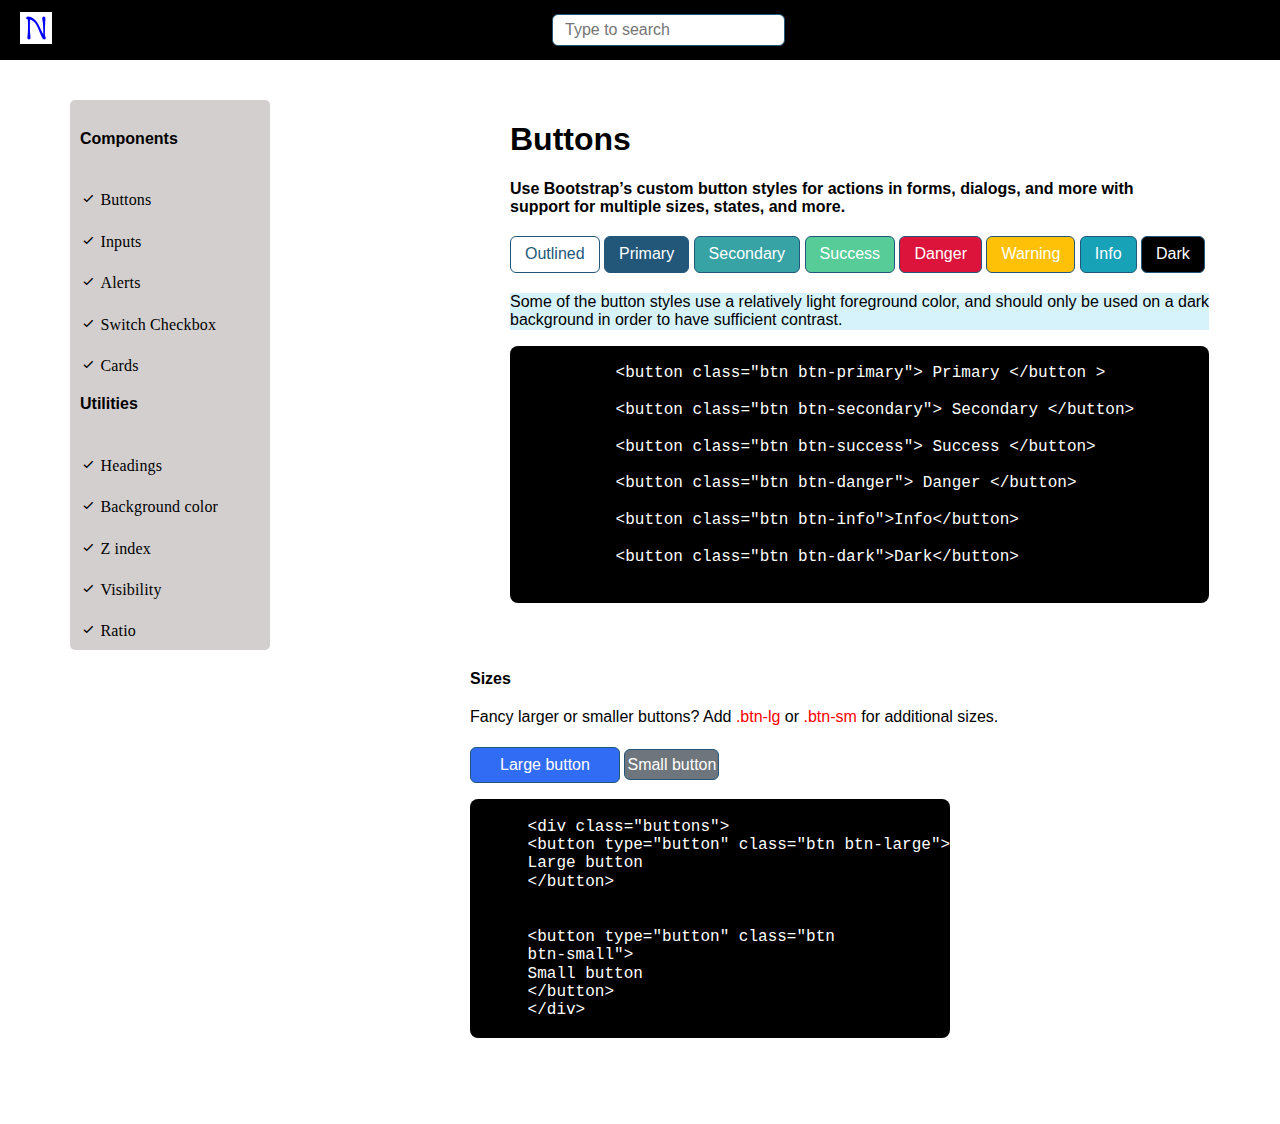
==== commit 584e7b04: "fixed links" ====
--- a/index.html
+++ b/index.html
@@ -59,7 +59,7 @@
                 <i class="bx bx-check"></i>
                 <a href="./pages/alerts/"> Alerts </a>
               </li>
-             
+
               <li>
                 <i class="bx bx-check"></i>
                 <a href="./pages/switchtoggles/"> Switch Checkbox </a>
@@ -68,9 +68,9 @@
                 <i class="bx bx-check"></i>
                 <a href="./pages/cards/"> Cards </a>
               </li>
-              
-                <h4>Utilities</h4>
-                <li>
+
+              <h4>Utilities</h4>
+              <li>
                 <i class="bx bx-check"></i>
                 <a href="./pages/headings/"> Headings </a>
               </li>
@@ -80,10 +80,16 @@
               </li>
               <li>
                 <i class="bx bx-check"></i>
-                <a href="./pages/background_color/">Z index</a>
+                <a href="./pages/z-index/">Z index</a>
               </li>
-
-
+              <li>
+                <i class="bx bx-check"></i>
+                <a href="./pages/visibility/">Visibility</a>
+              </li>
+              <li>
+                <i class="bx bx-check"></i>
+                <a href="./pages/ratio/">Ratio</a>
+              </li>
             </ul>
           </div>
           <div class="context">
--- a/css/main.min.css
+++ b/css/main.min.css
@@ -1 +1 @@
-/*! normalize.css v8.0.1 | MIT License | github.com/necolas/normalize.css */html{line-height:1.15;-webkit-text-size-adjust:100%}body{margin:0}main{display:block}h1{font-size:2em;margin:.67em 0}hr{box-sizing:content-box;height:0;overflow:visible}pre{font-family:monospace,monospace;font-size:1em}a{background-color:rgba(0,0,0,0)}abbr[title]{border-bottom:none;text-decoration:underline;text-decoration:underline dotted}b,strong{font-weight:bolder}code,kbd,samp{font-family:monospace,monospace;font-size:1em}small{font-size:80%}sub,sup{font-size:75%;line-height:0;position:relative;vertical-align:baseline}sub{bottom:-0.25em}sup{top:-0.5em}img{border-style:none}button,input,optgroup,select,textarea{font-family:inherit;font-size:100%;line-height:1.15;margin:0}button,input{overflow:visible}button,select{text-transform:none}button,[type=button],[type=reset],[type=submit]{-webkit-appearance:button}button::-moz-focus-inner,[type=button]::-moz-focus-inner,[type=reset]::-moz-focus-inner,[type=submit]::-moz-focus-inner{border-style:none;padding:0}button:-moz-focusring,[type=button]:-moz-focusring,[type=reset]:-moz-focusring,[type=submit]:-moz-focusring{outline:1px dotted ButtonText}fieldset{padding:.35em .75em .625em}legend{box-sizing:border-box;color:inherit;display:table;max-width:100%;padding:0;white-space:normal}progress{vertical-align:baseline}textarea{overflow:auto}[type=checkbox],[type=radio]{box-sizing:border-box;padding:0}[type=number]::-webkit-inner-spin-button,[type=number]::-webkit-outer-spin-button{height:auto}[type=search]{-webkit-appearance:textfield;outline-offset:-2px}[type=search]::-webkit-search-decoration{-webkit-appearance:none}::-webkit-file-upload-button{-webkit-appearance:button;font:inherit}details{display:block}summary{display:list-item}template{display:none}[hidden]{display:none}*,*::after,*::before{margin:0;padding:0;box-sizing:border-box;scroll-behavior:smooth}.container{max-width:1440px;margin:0 auto;padding:0 20px}a{text-decoration:none;background:rgba(0,0,0,0)}ul{list-style-type:none}button{outline:none;border:none}body{background-color:#fff}.p{padding:70px}.wrapper{display:flex;flex-direction:row;gap:240px;align-items:start}.context{margin-top:30px}*{font-family:sans-serif}* span{color:red}.bg-primary{background:#22577a}.bg-secondary{background:#38a3a5}.bg-success{background:#57cc99}.bg-lime{background:#57cc99}.bg-danger{background:crimson}.bg-warning{background:#ffc107}.bg-info{background:#17a2b8}.bg-dark{background:#000}.bg-white{background:#fff}.gap-2{gap:4px}.gap-4{gap:8px}.gap-6{gap:12px}.gap-8{gap:16px}.gap-10{gap:20px}.gap-12{gap:24px}.gap-14{gap:28px}.gap-16{gap:32px}.gap-18{gap:36px}.gap-20{gap:40px}.gap-x-2{column-gap:4px}.gap-x-4{column-gap:8px}.gap-x-6{column-gap:12px}.gap-x-8{column-gap:16px}.gap-x-10{column-gap:20px}.gap-x-12{column-gap:24px}.gap-x-14{column-gap:28px}.gap-x-16{column-gap:32px}.gap-x-18{column-gap:36px}.gap-x-20{column-gap:40px}.gap-y-2{row-gap:4px}.gap-y-4{row-gap:8px}.gap-y-6{row-gap:12px}.gap-y-8{row-gap:16px}.gap-y-10{row-gap:20px}.gap-y-12{row-gap:24px}.gap-y-14{row-gap:28px}.gap-y-16{row-gap:32px}.gap-y-18{row-gap:36px}.gap-y-20{row-gap:40px}.fs-1{font-size:14px}.fs-2{font-size:16px}.fs-3{font-size:18px}.fs-4{font-size:20px}.fs-5{font-size:22px}.fs-6{font-size:24px}.flex{display:flex}.block{display:block}.grid{display:grid;grid-template-columns:repeat(2, 1fr);grid-template-rows:repeat(2, 1fr);grid-column-gap:20px;grid-row-gap:10px}.inline-block{display:inline-block}.inline{display:inline}.none{display:none}.justify-center{justify-content:center}.justify-end{justify-content:end}.justify-start{justify-content:start}.justify-between{justify-content:space-between}.justify-around{justify-content:space-around}.justify-evenly{justify-content:space-evenly}.item-start{align-items:flex-start}.item-end{align-items:flex-end}.item-center{align-items:center}.item-stretch{align-items:stretch}.text-primary{color:#22577a}.text-secondary{color:#38a3a5}.text-success{color:#57cc99}.text-danger{color:crimson}.text-warning{color:#ffc107}.text-info{color:#17a2b8}.text-dark{color:#000}.text-white{color:#fff}.text-transparent{color:rgba(0,0,0,0)}.rounded-2{border-radius:6px}.rounded-4{border-radius:8px}.rounded-6{border-radius:12px}.rounded-8{border-radius:16px}.rounded-10{border-radius:20px}.rounded-12{border-radius:24px}.rounded-14{border-radius:28px}.rounded-16{border-radius:32px}.rounded-18{border-radius:36px}.rounded-20{border-radius:40px}.m-1{margin:2px}.m-2{margin:4px}.m-3{margin:6px}.m-4{margin:8px}.m-5{margin:10px}.m-6{margin:12px}.m-7{margin:14px}.m-8{margin:16px}.m-9{margin:18px}.m-10{margin:20px}.m-11{margin:22px}.my-1{margin:2px 0}.my-2{margin:4px 0}.my-3{margin:6px 0}.my-4{margin:8px 0}.my-5{margin:10px 0}.my-6{margin:12px 0}.my-7{margin:14px 0}.my-8{margin:16px 0}.my-9{margin:18px 0}.my-10{margin:20px 0}.my-11{margin:22px 0}header{height:60px;display:flex;align-items:center;position:fixed;width:100%}header nav{display:flex;justify-content:space-between;gap:500px}.side__bar{min-width:160px;height:250px;background-color:#d3cfcf;display:flex;flex-direction:column;margin-top:30px;padding-top:10px;border-radius:5px;padding-left:10px}.side__bar:hover{box-shadow:rgba(99,99,99,.2) 0px 2px 8px 0px}.side__bar h4{text-align:center}.side__bar li{padding-top:12px}.side__bar li:hover{color:#5b5bdb}.side__bar li a{font-family:Nuckle;font-size:16px;font-weight:539;line-height:19px;letter-spacing:.01em;text-align:left;color:#000}.side__bar li a:hover{text-decoration:underline}.btn{padding:8px 14px;border-radius:6px;background:rgba(0,0,0,0);border:1px solid #22577a;color:#22577a;font-family:sans-serif;cursor:pointer;transition:all .35s ease}.btn:hover{opacity:.86}.btn:hover a{color:#fff}.btn:focus{outline:3px solid rgba(35,88,123,.224)}.btn-outlined{background:rgba(0,0,0,0)}.btn-primary{background:#22577a;color:#fff}.btn-secondary{background:#38a3a5;color:#fff}.btn-success{background:#57cc99;color:#fff}.btn-danger{background:crimson;color:#fff}.btn-warning{background:#ffc107;color:#fff}.btn-info{background:#17a2b8;color:#fff}.btn-dark{background:#000;color:#fff}.btn-large{background-color:#316cf4;color:#fff;width:150px}.btn-small{background-color:#6e757c;color:#fff;height:31px;padding:2px}.input{padding:6px 12px;border:1.23px solid #22577a;border-radius:6px;transition:all .3s ease;font-family:sans-serif}.input:focus{outline:3px solid rgba(35,88,123,.224)}.input-success{border:1.23px solid #57cc99;color:#22577a}.input-success:focus{outline:3px solid rgba(87,203,153,.224)}.input-error{border:1.23px solid crimson;color:crimson}.input-error:focus{outline:3px solid rgba(219,20,60,.224)}.input-warning{border:1.23px solid #ffc107;color:#22577a}.input-warning:focus{outline:3px solid rgba(255,193,5,.224)}.input-info{border:1.23px solid #17a2b8;color:#22577a}.input-info:focus{outline:3px solid rgba(23,164,186,.224)}.switch{font-size:17px;position:relative;display:inline-block;width:3.5em;height:2em}.switch input{opacity:0;width:0;height:0}.slider{position:absolute;cursor:pointer;top:0;left:0;right:0;bottom:0;background-color:#2196f3;transition:.4s;border-radius:30px}.slider:before{position:absolute;content:"";height:1.4em;width:1.4em;border-radius:20px;left:.3em;bottom:.3em;background-color:#ff0;transition:.4s}.switch input:checked+.slider:before{background-color:#000;border-radius:50px;box-shadow:inset 9px 0px 1px 0px #fff}.switch input:checked+.slider{background-color:#000}.switch input:focus+.slider{box-shadow:0 0 1px #2196f3}.switch input:checked+.slider:before{transform:translateX(1.5em)}.alert{padding:20px;background-color:#f44336;color:#000;opacity:1;transition:opacity .6;margin-bottom:15px;cursor:pointer;display:block;max-width:1000px}.alert-primary{background-color:#d2e1fc}.alert-primary:hover,.alert-primary:active{color:#f44336}.alert-secondary{background-color:#e2e3e5}.alert-secondary:hover,.alert-secondary:active{font-size:180%}.alert-success{background-color:#d5e6de}.alert-success:hover,.alert-success:active{background:#f44336}.alert-danger{background-color:#f2d8da}.alert-danger:hover,.alert-danger:active{font-family:monospace}.alert-warning{background-color:#fdf3d1}.alert-warning:hover,.alert-warning:active{text-decoration:line-through}.alert-info{background-color:#d6f3fb}.alert-info:hover,.alert-info:active{text-transform:uppercase}.alert-light{background-color:#fcfcfd}.alert-light:hover,.alert-light:active{text-decoration:underline}.alert-dark{background-color:#cfd4d9}.alert-dark:hover{opacity:.3}.defualtswitch{position:relative;display:inline-block;width:60px;height:34px}.defualtswitch input{display:none}.defualtswitch .slider{position:absolute;cursor:pointer;top:0;left:0;right:0;bottom:0;background-color:#ccc;border-radius:34px;transition:.4s}.defualtswitch .slider:before{position:absolute;content:"";height:26px;width:26px;left:4px;bottom:4px;background-color:#fff;border-radius:50%;transition:.4s}.defualtswitch input:checked+.slider{background-color:#007bff}.defualtswitch input:checked+.slider:before{transform:translateX(26px)}.checkedswitch{position:relative;display:inline-block;width:60px;height:34px}.checkedswitch input{display:none}.checkedswitch .slider{position:absolute;cursor:pointer;top:0;left:0;right:0;bottom:0;background-color:#ccc;border-radius:34px;transition:.4s}.checkedswitch .slider:before{position:absolute;content:"";height:26px;width:26px;left:4px;bottom:4px;background-color:#fff;border-radius:50%;transition:.4s}.checkedswitch input:checked+.slider{background-color:#007bff}.checkedswitch input:checked+.slider:before{transform:translateX(26px)}.disabledswitch{position:relative;display:inline-block;width:60px;height:34px}.disabledswitch input{display:none}.disabledswitch .slider{position:absolute;cursor:pointer;top:0;left:0;right:0;bottom:0;background-color:#ccc;border-radius:34px;transition:.4s}.disabledswitch .slider:before{position:absolute;content:"";height:26px;width:26px;left:4px;bottom:4px;background-color:#fff;border-radius:50%;transition:.4s}.disabledswitch input:checked+.slider{background-color:#007bff}.disabledswitch input:checked+.slider:before{transform:translateX(26px)}.checkedswitch{position:relative;display:inline-block;width:60px;height:34px}.checkedswitch input{display:none}.checkedswitch .slider{position:absolute;cursor:pointer;top:0;left:0;right:0;bottom:0;background-color:#ccc;border-radius:34px;transition:.4s}.checkedswitch .slider:before{position:absolute;content:"";height:26px;width:26px;left:4px;bottom:4px;background-color:#fff;border-radius:50%;transition:.4s}.checkedswitch input:checked+.slider{background-color:#007bff}.checkedswitch input:checked+.slider:before{transform:translateX(26px)}.checkedswitch input:disabled+.slider{opacity:.5;pointer-events:none}.disabledswitch{position:relative;display:inline-block;width:60px;height:34px}.disabledswitch input{display:none}.disabledswitch .slider{position:absolute;cursor:pointer;top:0;left:0;right:0;bottom:0;background-color:#ccc;border-radius:34px;transition:.4s}.disabledswitch .slider:before{position:absolute;content:"";height:26px;width:26px;left:4px;bottom:4px;background-color:#fff;border-radius:50%;transition:.4s}.disabledswitch input:checked+.slider{background-color:#007bff}.disabledswitch input:checked+.slider:before{transform:translateX(26px)}.disabledchswitch{position:relative;display:inline-block;width:60px;height:34px}.disabledchswitch input{display:none}.disabledchswitch .slider{position:absolute;cursor:pointer;top:0;left:0;right:0;bottom:0;background-color:#ccc;border-radius:34px;transition:.4s}.disabledchswitch .slider:before{position:absolute;content:"";height:26px;width:26px;left:4px;bottom:4px;background-color:#fff;border-radius:50%;transition:.4s}.disabledchswitch input:checked+.slider{background-color:#007bff}.disabledchswitch input:checked+.slider:before{transform:translateX(26px)}.disabledchswitch input:disabled+.slider{opacity:.5;pointer-events:none}.disabledchswitch input:disabled:checked+.slider{background-color:#007bff}.disabledchswitch input:disabled:checked+.slider:before{transform:translateX(26px)}.basiccard{width:300px;border:1px solid #ccc;border-radius:8px;overflow:hidden;margin:20px}.basiccard .basiccard-image{width:100%;height:auto}.basiccard .basiccard-content{padding:20px}.basiccard .basiccard-content h2{font-size:18px;margin-bottom:10px}.basiccard .basiccard-content p{font-size:14px}.basiccard .basiccard-content .button{display:block;margin-top:10px;padding:8px 16px;background-color:#007bff;color:#fff;text-decoration:none;border-radius:4px;text-align:center}.basiccard .basiccard-content .button:hover{background-color:#0056b3}.imageoverlaycard{width:300px;border:1px solid #ccc;border-radius:8px;overflow:hidden;margin:20px}.imageoverlaycard .imageoverlaycard-image{position:relative;width:100%}.imageoverlaycard .imageoverlaycard-image img{width:100%;height:auto}.imageoverlaycard .imageoverlaycard-image .overlay{position:absolute;top:0;left:0;width:100%;height:100%;background-color:rgba(0,0,0,.5);opacity:0;transition:opacity .3s ease}.imageoverlaycard .imageoverlaycard-image .overlay:hover{opacity:1}.imageoverlaycard .imageoverlaycard-content{padding:20px;color:red}.imageoverlaycard .imageoverlaycard-content h2{font-size:18px;margin-bottom:10px}.imageoverlaycard .imageoverlaycard-content p{font-size:14px}.imageoverlaycard .imageoverlaycard-content .button{display:block;margin-top:10px;padding:8px 16px;background-color:#007bff;color:#fff;text-decoration:none;border-radius:4px;text-align:center}.imageoverlaycard .imageoverlaycard-content .button:hover{background-color:#0056b3}.card-horizontal{display:flex;border:1px solid #ccc;border-radius:8px;overflow:hidden;margin-bottom:20px;height:200px}.card-horizontal .card-horizontal-image{flex:0 0 auto;width:150px}.card-horizontal .card-horizontal-image img{width:100%;height:auto}.card-horizontal .card-horizontal-content{flex:1 1 auto;padding:20px}.card-horizontal .card-horizontal-content h2{font-size:18px;margin-bottom:10px}.card-horizontal .card-horizontal-content p{font-size:14px}.card-horizontal .card-horizontal-content .button{display:inline-block;padding:8px 16px;background-color:#007bff;color:#fff;text-decoration:none;border-radius:4px;text-align:center;margin-top:30px}.card-horizontal .card-horizontal-content .button:hover{background-color:#0056b3}.header-card{background-color:#f8f9fa;border:1px solid #ced4da;border-radius:8px;padding:20px;margin-bottom:20px;height:200px}.header-card .header-card-content h2{font-size:24px;margin-bottom:10px}.header-card .header-card-content p{font-size:16px;margin-bottom:15px}.header-card .header-card-content .button{display:inline-block;padding:8px 16px;background-color:#007bff;color:#fff;text-decoration:none;border-radius:4px;text-align:center}.header-card .header-card-content .button:hover{background-color:#0056b3}#buttonspage .wrapper{display:flex;flex-direction:row;gap:240px}#buttonspage .wrapper h4{margin-bottom:20px}#buttonspage .wrapper p{background-color:#d6f3fb;margin-top:20px}#buttonspage .wrapper__bottom{display:flex;flex-direction:column;align-items:start;margin-left:400px}#buttonspage .wrapper__bottom h4{text-align:left;margin-top:20px}#buttonspage .wrapper__bottom p{margin-top:20px}#buttonspage .buttons{margin-top:20px}#background .wrapper{display:flex;flex-direction:row;gap:240px}#background .wrapper .background_colors{margin-top:20px}#background .wrapper .opacity_ex{margin-top:20px}/*# sourceMappingURL=main.min.css.map */+/*! normalize.css v8.0.1 | MIT License | github.com/necolas/normalize.css */html{line-height:1.15;-webkit-text-size-adjust:100%}body{margin:0}main{display:block}h1{font-size:2em;margin:.67em 0}hr{box-sizing:content-box;height:0;overflow:visible}pre{font-family:monospace,monospace;font-size:1em}a{background-color:rgba(0,0,0,0)}abbr[title]{border-bottom:none;text-decoration:underline;text-decoration:underline dotted}b,strong{font-weight:bolder}code,kbd,samp{font-family:monospace,monospace;font-size:1em}small{font-size:80%}sub,sup{font-size:75%;line-height:0;position:relative;vertical-align:baseline}sub{bottom:-0.25em}sup{top:-0.5em}img{border-style:none}button,input,optgroup,select,textarea{font-family:inherit;font-size:100%;line-height:1.15;margin:0}button,input{overflow:visible}button,select{text-transform:none}button,[type=button],[type=reset],[type=submit]{-webkit-appearance:button}button::-moz-focus-inner,[type=button]::-moz-focus-inner,[type=reset]::-moz-focus-inner,[type=submit]::-moz-focus-inner{border-style:none;padding:0}button:-moz-focusring,[type=button]:-moz-focusring,[type=reset]:-moz-focusring,[type=submit]:-moz-focusring{outline:1px dotted ButtonText}fieldset{padding:.35em .75em .625em}legend{box-sizing:border-box;color:inherit;display:table;max-width:100%;padding:0;white-space:normal}progress{vertical-align:baseline}textarea{overflow:auto}[type=checkbox],[type=radio]{box-sizing:border-box;padding:0}[type=number]::-webkit-inner-spin-button,[type=number]::-webkit-outer-spin-button{height:auto}[type=search]{-webkit-appearance:textfield;outline-offset:-2px}[type=search]::-webkit-search-decoration{-webkit-appearance:none}::-webkit-file-upload-button{-webkit-appearance:button;font:inherit}details{display:block}summary{display:list-item}template{display:none}[hidden]{display:none}*,*::after,*::before{margin:0;padding:0;box-sizing:border-box;scroll-behavior:smooth}.container{max-width:1440px;margin:0 auto;padding:0 20px}a{text-decoration:none;background:rgba(0,0,0,0)}ul{list-style-type:none}button{outline:none;border:none}body{background-color:#fff}.p{padding:70px}.wrapper{display:flex;flex-direction:row;gap:240px;align-items:start}.context{margin-top:30px}*{font-family:sans-serif}* span{color:red}.bg-primary{background:#22577a}.bg-secondary{background:#38a3a5}.bg-success{background:#57cc99}.bg-lime{background:#57cc99}.bg-danger{background:crimson}.bg-warning{background:#ffc107}.bg-info{background:#17a2b8}.bg-dark{background:#000}.bg-white{background:#fff}.gap-2{gap:4px}.gap-4{gap:8px}.gap-6{gap:12px}.gap-8{gap:16px}.gap-10{gap:20px}.gap-12{gap:24px}.gap-14{gap:28px}.gap-16{gap:32px}.gap-18{gap:36px}.gap-20{gap:40px}.gap-x-2{column-gap:4px}.gap-x-4{column-gap:8px}.gap-x-6{column-gap:12px}.gap-x-8{column-gap:16px}.gap-x-10{column-gap:20px}.gap-x-12{column-gap:24px}.gap-x-14{column-gap:28px}.gap-x-16{column-gap:32px}.gap-x-18{column-gap:36px}.gap-x-20{column-gap:40px}.gap-y-2{row-gap:4px}.gap-y-4{row-gap:8px}.gap-y-6{row-gap:12px}.gap-y-8{row-gap:16px}.gap-y-10{row-gap:20px}.gap-y-12{row-gap:24px}.gap-y-14{row-gap:28px}.gap-y-16{row-gap:32px}.gap-y-18{row-gap:36px}.gap-y-20{row-gap:40px}.fs-1{font-size:14px}.fs-2{font-size:16px}.fs-3{font-size:18px}.fs-4{font-size:20px}.fs-5{font-size:22px}.fs-6{font-size:24px}.flex{display:flex}.block{display:block}.grid{display:grid;grid-template-columns:repeat(2, 1fr);grid-template-rows:repeat(2, 1fr);grid-column-gap:20px;grid-row-gap:10px}.inline-block{display:inline-block}.inline{display:inline}.none{display:none}.justify-center{justify-content:center}.justify-end{justify-content:end}.justify-start{justify-content:start}.justify-between{justify-content:space-between}.justify-around{justify-content:space-around}.justify-evenly{justify-content:space-evenly}.item-start{align-items:flex-start}.item-end{align-items:flex-end}.item-center{align-items:center}.item-stretch{align-items:stretch}.text-primary{color:#22577a}.text-secondary{color:#38a3a5}.text-success{color:#57cc99}.text-danger{color:crimson}.text-warning{color:#ffc107}.text-info{color:#17a2b8}.text-dark{color:#000}.text-white{color:#fff}.text-transparent{color:rgba(0,0,0,0)}.rounded-2{border-radius:6px}.rounded-4{border-radius:8px}.rounded-6{border-radius:12px}.rounded-8{border-radius:16px}.rounded-10{border-radius:20px}.rounded-12{border-radius:24px}.rounded-14{border-radius:28px}.rounded-16{border-radius:32px}.rounded-18{border-radius:36px}.rounded-20{border-radius:40px}.m-1{margin:2px}.m-2{margin:4px}.m-3{margin:6px}.m-4{margin:8px}.m-5{margin:10px}.m-6{margin:12px}.m-7{margin:14px}.m-8{margin:16px}.m-9{margin:18px}.m-10{margin:20px}.m-11{margin:22px}.my-1{margin:2px 0}.my-2{margin:4px 0}.my-3{margin:6px 0}.my-4{margin:8px 0}.my-5{margin:10px 0}.my-6{margin:12px 0}.my-7{margin:14px 0}.my-8{margin:16px 0}.my-9{margin:18px 0}.my-10{margin:20px 0}.my-11{margin:22px 0}header{height:60px;display:flex;align-items:center;position:fixed;width:100%}header nav{display:flex;justify-content:space-between;gap:500px}.side__bar{min-width:200px;height:550px;background-color:#d3cfcf;display:flex;flex-direction:column;margin-top:30px;padding-top:10px;border-radius:5px;padding-left:10px}.side__bar:hover{box-shadow:rgba(99,99,99,.2) 0px 2px 8px 0px}.side__bar h4{padding-top:20px}.side__bar li{padding-top:22px}.side__bar li:hover{color:#5b5bdb}.side__bar li a{font-family:Nuckle;font-size:16px;font-weight:539;line-height:19px;letter-spacing:.01em;text-align:left;color:#000}.side__bar li a:hover{text-decoration:underline;background-color:#9f8fdb}.btn{padding:8px 14px;border-radius:6px;background:rgba(0,0,0,0);border:1px solid #22577a;color:#22577a;font-family:sans-serif;cursor:pointer;transition:all .35s ease}.btn:hover{opacity:.86}.btn:hover a{color:#fff}.btn:focus{outline:3px solid rgba(35,88,123,.224)}.btn-outlined{background:rgba(0,0,0,0)}.btn-primary{background:#22577a;color:#fff}.btn-secondary{background:#38a3a5;color:#fff}.btn-success{background:#57cc99;color:#fff}.btn-danger{background:crimson;color:#fff}.btn-warning{background:#ffc107;color:#fff}.btn-info{background:#17a2b8;color:#fff}.btn-dark{background:#000;color:#fff}.btn-large{background-color:#316cf4;color:#fff;width:150px}.btn-small{background-color:#6e757c;color:#fff;height:31px;padding:2px}.input{padding:6px 12px;border:1.23px solid #22577a;border-radius:6px;transition:all .3s ease;font-family:sans-serif}.input:focus{outline:3px solid rgba(35,88,123,.224)}.input-success{border:1.23px solid #57cc99;color:#22577a}.input-success:focus{outline:3px solid rgba(87,203,153,.224)}.input-error{border:1.23px solid crimson;color:crimson}.input-error:focus{outline:3px solid rgba(219,20,60,.224)}.input-warning{border:1.23px solid #ffc107;color:#22577a}.input-warning:focus{outline:3px solid rgba(255,193,5,.224)}.input-info{border:1.23px solid #17a2b8;color:#22577a}.input-info:focus{outline:3px solid rgba(23,164,186,.224)}.switch{font-size:17px;position:relative;display:inline-block;width:3.5em;height:2em}.switch input{opacity:0;width:0;height:0}.slider{position:absolute;cursor:pointer;top:0;left:0;right:0;bottom:0;background-color:#2196f3;transition:.4s;border-radius:30px}.slider:before{position:absolute;content:"";height:1.4em;width:1.4em;border-radius:20px;left:.3em;bottom:.3em;background-color:#ff0;transition:.4s}.switch input:checked+.slider:before{background-color:#000;border-radius:50px;box-shadow:inset 9px 0px 1px 0px #fff}.switch input:checked+.slider{background-color:#000}.switch input:focus+.slider{box-shadow:0 0 1px #2196f3}.switch input:checked+.slider:before{transform:translateX(1.5em)}.alert{padding:20px;background-color:#f44336;color:#000;opacity:1;transition:opacity .6;margin-bottom:15px;cursor:pointer;display:block;max-width:1000px}.alert-primary{background-color:#d2e1fc}.alert-primary:hover,.alert-primary:active{color:#f44336}.alert-secondary{background-color:#e2e3e5}.alert-secondary:hover,.alert-secondary:active{font-size:180%}.alert-success{background-color:#d5e6de}.alert-success:hover,.alert-success:active{background:#f44336}.alert-danger{background-color:#f2d8da}.alert-danger:hover,.alert-danger:active{font-family:monospace}.alert-warning{background-color:#fdf3d1}.alert-warning:hover,.alert-warning:active{text-decoration:line-through}.alert-info{background-color:#d6f3fb}.alert-info:hover,.alert-info:active{text-transform:uppercase}.alert-light{background-color:#fcfcfd}.alert-light:hover,.alert-light:active{text-decoration:underline}.alert-dark{background-color:#cfd4d9}.alert-dark:hover{opacity:.3}.defualtswitch{position:relative;display:inline-block;width:60px;height:34px}.defualtswitch input{display:none}.defualtswitch .slider{position:absolute;cursor:pointer;top:0;left:0;right:0;bottom:0;background-color:#ccc;border-radius:34px;transition:.4s}.defualtswitch .slider:before{position:absolute;content:"";height:26px;width:26px;left:4px;bottom:4px;background-color:#fff;border-radius:50%;transition:.4s}.defualtswitch input:checked+.slider{background-color:#007bff}.defualtswitch input:checked+.slider:before{transform:translateX(26px)}.checkedswitch{position:relative;display:inline-block;width:60px;height:34px}.checkedswitch input{display:none}.checkedswitch .slider{position:absolute;cursor:pointer;top:0;left:0;right:0;bottom:0;background-color:#ccc;border-radius:34px;transition:.4s}.checkedswitch .slider:before{position:absolute;content:"";height:26px;width:26px;left:4px;bottom:4px;background-color:#fff;border-radius:50%;transition:.4s}.checkedswitch input:checked+.slider{background-color:#007bff}.checkedswitch input:checked+.slider:before{transform:translateX(26px)}.disabledswitch{position:relative;display:inline-block;width:60px;height:34px}.disabledswitch input{display:none}.disabledswitch .slider{position:absolute;cursor:pointer;top:0;left:0;right:0;bottom:0;background-color:#ccc;border-radius:34px;transition:.4s}.disabledswitch .slider:before{position:absolute;content:"";height:26px;width:26px;left:4px;bottom:4px;background-color:#fff;border-radius:50%;transition:.4s}.disabledswitch input:checked+.slider{background-color:#007bff}.disabledswitch input:checked+.slider:before{transform:translateX(26px)}.checkedswitch{position:relative;display:inline-block;width:60px;height:34px}.checkedswitch input{display:none}.checkedswitch .slider{position:absolute;cursor:pointer;top:0;left:0;right:0;bottom:0;background-color:#ccc;border-radius:34px;transition:.4s}.checkedswitch .slider:before{position:absolute;content:"";height:26px;width:26px;left:4px;bottom:4px;background-color:#fff;border-radius:50%;transition:.4s}.checkedswitch input:checked+.slider{background-color:#007bff}.checkedswitch input:checked+.slider:before{transform:translateX(26px)}.checkedswitch input:disabled+.slider{opacity:.5;pointer-events:none}.disabledswitch{position:relative;display:inline-block;width:60px;height:34px}.disabledswitch input{display:none}.disabledswitch .slider{position:absolute;cursor:pointer;top:0;left:0;right:0;bottom:0;background-color:#ccc;border-radius:34px;transition:.4s}.disabledswitch .slider:before{position:absolute;content:"";height:26px;width:26px;left:4px;bottom:4px;background-color:#fff;border-radius:50%;transition:.4s}.disabledswitch input:checked+.slider{background-color:#007bff}.disabledswitch input:checked+.slider:before{transform:translateX(26px)}.disabledchswitch{position:relative;display:inline-block;width:60px;height:34px}.disabledchswitch input{display:none}.disabledchswitch .slider{position:absolute;cursor:pointer;top:0;left:0;right:0;bottom:0;background-color:#ccc;border-radius:34px;transition:.4s}.disabledchswitch .slider:before{position:absolute;content:"";height:26px;width:26px;left:4px;bottom:4px;background-color:#fff;border-radius:50%;transition:.4s}.disabledchswitch input:checked+.slider{background-color:#007bff}.disabledchswitch input:checked+.slider:before{transform:translateX(26px)}.disabledchswitch input:disabled+.slider{opacity:.5;pointer-events:none}.disabledchswitch input:disabled:checked+.slider{background-color:#007bff}.disabledchswitch input:disabled:checked+.slider:before{transform:translateX(26px)}.basiccard{width:300px;border:1px solid #ccc;border-radius:8px;overflow:hidden;margin:20px}.basiccard .basiccard-image{width:100%;height:auto}.basiccard .basiccard-content{padding:20px}.basiccard .basiccard-content h2{font-size:18px;margin-bottom:10px}.basiccard .basiccard-content p{font-size:14px}.basiccard .basiccard-content .button{display:block;margin-top:10px;padding:8px 16px;background-color:#007bff;color:#fff;text-decoration:none;border-radius:4px;text-align:center}.basiccard .basiccard-content .button:hover{background-color:#0056b3}.imageoverlaycard{width:300px;border:1px solid #ccc;border-radius:8px;overflow:hidden;margin:20px}.imageoverlaycard .imageoverlaycard-image{position:relative;width:100%}.imageoverlaycard .imageoverlaycard-image img{width:100%;height:auto}.imageoverlaycard .imageoverlaycard-image .overlay{position:absolute;top:0;left:0;width:100%;height:100%;background-color:rgba(0,0,0,.5);opacity:0;transition:opacity .3s ease}.imageoverlaycard .imageoverlaycard-image .overlay:hover{opacity:1}.imageoverlaycard .imageoverlaycard-content{padding:20px;color:red}.imageoverlaycard .imageoverlaycard-content h2{font-size:18px;margin-bottom:10px}.imageoverlaycard .imageoverlaycard-content p{font-size:14px}.imageoverlaycard .imageoverlaycard-content .button{display:block;margin-top:10px;padding:8px 16px;background-color:#007bff;color:#fff;text-decoration:none;border-radius:4px;text-align:center}.imageoverlaycard .imageoverlaycard-content .button:hover{background-color:#0056b3}.card-horizontal{display:flex;border:1px solid #ccc;border-radius:8px;overflow:hidden;height:200px}.card-horizontal .card-horizontal-image{flex:0 0 auto;width:150px}.card-horizontal .card-horizontal-image img{width:100%;height:auto}.card-horizontal .card-horizontal-content{flex:1 1 auto;padding:20px}.card-horizontal .card-horizontal-content h2{font-size:18px;margin-bottom:10px}.card-horizontal .card-horizontal-content p{font-size:14px}.card-horizontal .card-horizontal-content .button{display:inline-block;padding:8px 16px;background-color:#007bff;color:#fff;text-decoration:none;border-radius:4px;text-align:center;margin-top:30px}.card-horizontal .card-horizontal-content .button:hover{background-color:#0056b3}.header-card{background-color:#f8f9fa;border:1px solid #ced4da;border-radius:8px;padding:20px;height:200px}.header-card .header-card-content h2{font-size:24px;margin-bottom:10px}.header-card .header-card-content p{font-size:16px;margin-bottom:15px}.header-card .header-card-content .button{display:inline-block;padding:8px 16px;background-color:#007bff;color:#fff;text-decoration:none;border-radius:4px;text-align:center}.header-card .header-card-content .button:hover{background-color:#0056b3}#buttonspage .wrapper{display:flex;flex-direction:row;gap:240px}#buttonspage .wrapper h4{margin-bottom:20px}#buttonspage .wrapper p{background-color:#d6f3fb;margin-top:20px}#buttonspage .wrapper__bottom{display:flex;flex-direction:column;align-items:start;margin-left:400px}#buttonspage .wrapper__bottom h4{text-align:left;margin-top:20px}#buttonspage .wrapper__bottom p{margin-top:20px}#buttonspage .buttons{margin-top:20px}#background .wrapper{display:flex;flex-direction:row;gap:240px}#background .wrapper .background_colors{margin-top:20px}#background .wrapper .opacity_ex{margin-top:20px}/*# sourceMappingURL=main.min.css.map */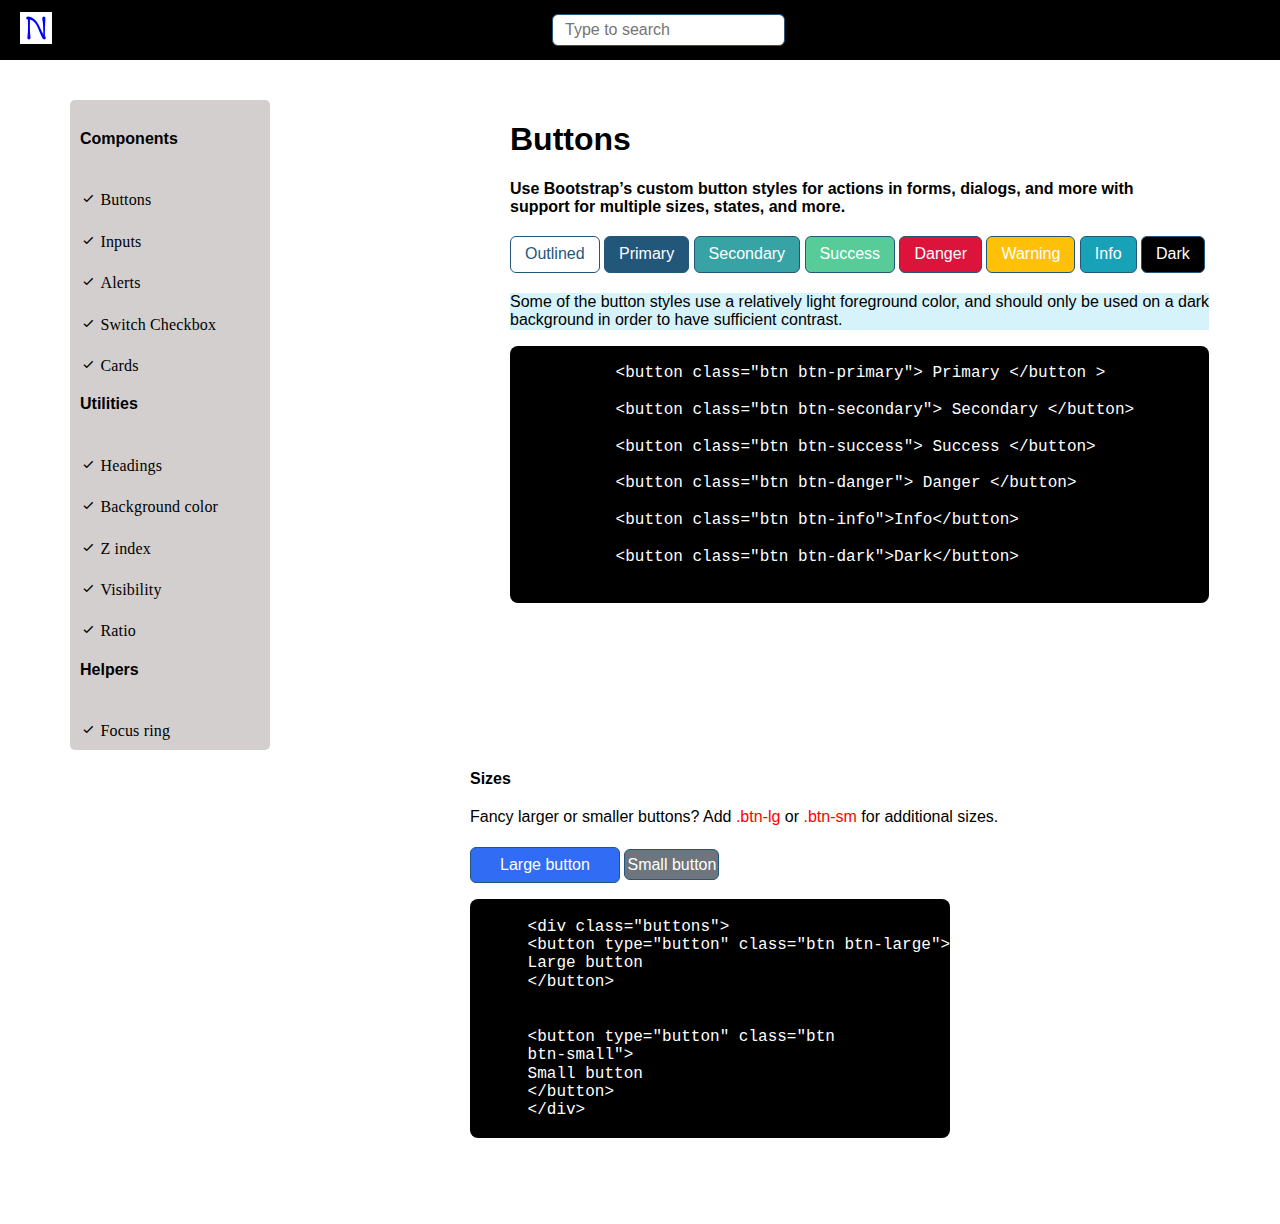
==== commit 4c7bf795: "fixed link bug in section buttons" ====
--- a/index.html
+++ b/index.html
@@ -90,6 +90,11 @@
                 <i class="bx bx-check"></i>
                 <a href="./pages/ratio/">Ratio</a>
               </li>
+              <h4>Helpers</h4>
+              <li>
+                  <i class="bx bx-check"></i>
+                  <a href="./pages/Focus_ring/">Focus ring</a>
+                </li>
             </ul>
           </div>
           <div class="context">
--- a/css/main.min.css
+++ b/css/main.min.css
@@ -1 +1 @@
-/*! normalize.css v8.0.1 | MIT License | github.com/necolas/normalize.css */html{line-height:1.15;-webkit-text-size-adjust:100%}body{margin:0}main{display:block}h1{font-size:2em;margin:.67em 0}hr{box-sizing:content-box;height:0;overflow:visible}pre{font-family:monospace,monospace;font-size:1em}a{background-color:rgba(0,0,0,0)}abbr[title]{border-bottom:none;text-decoration:underline;text-decoration:underline dotted}b,strong{font-weight:bolder}code,kbd,samp{font-family:monospace,monospace;font-size:1em}small{font-size:80%}sub,sup{font-size:75%;line-height:0;position:relative;vertical-align:baseline}sub{bottom:-0.25em}sup{top:-0.5em}img{border-style:none}button,input,optgroup,select,textarea{font-family:inherit;font-size:100%;line-height:1.15;margin:0}button,input{overflow:visible}button,select{text-transform:none}button,[type=button],[type=reset],[type=submit]{-webkit-appearance:button}button::-moz-focus-inner,[type=button]::-moz-focus-inner,[type=reset]::-moz-focus-inner,[type=submit]::-moz-focus-inner{border-style:none;padding:0}button:-moz-focusring,[type=button]:-moz-focusring,[type=reset]:-moz-focusring,[type=submit]:-moz-focusring{outline:1px dotted ButtonText}fieldset{padding:.35em .75em .625em}legend{box-sizing:border-box;color:inherit;display:table;max-width:100%;padding:0;white-space:normal}progress{vertical-align:baseline}textarea{overflow:auto}[type=checkbox],[type=radio]{box-sizing:border-box;padding:0}[type=number]::-webkit-inner-spin-button,[type=number]::-webkit-outer-spin-button{height:auto}[type=search]{-webkit-appearance:textfield;outline-offset:-2px}[type=search]::-webkit-search-decoration{-webkit-appearance:none}::-webkit-file-upload-button{-webkit-appearance:button;font:inherit}details{display:block}summary{display:list-item}template{display:none}[hidden]{display:none}*,*::after,*::before{margin:0;padding:0;box-sizing:border-box;scroll-behavior:smooth}.container{max-width:1440px;margin:0 auto;padding:0 20px}a{text-decoration:none;background:rgba(0,0,0,0)}ul{list-style-type:none}button{outline:none;border:none}body{background-color:#fff}.p{padding:70px}.wrapper{display:flex;flex-direction:row;gap:240px;align-items:start}.context{margin-top:30px}*{font-family:sans-serif}* span{color:red}.bg-primary{background:#22577a}.bg-secondary{background:#38a3a5}.bg-success{background:#57cc99}.bg-lime{background:#57cc99}.bg-danger{background:crimson}.bg-warning{background:#ffc107}.bg-info{background:#17a2b8}.bg-dark{background:#000}.bg-white{background:#fff}.gap-2{gap:4px}.gap-4{gap:8px}.gap-6{gap:12px}.gap-8{gap:16px}.gap-10{gap:20px}.gap-12{gap:24px}.gap-14{gap:28px}.gap-16{gap:32px}.gap-18{gap:36px}.gap-20{gap:40px}.gap-x-2{column-gap:4px}.gap-x-4{column-gap:8px}.gap-x-6{column-gap:12px}.gap-x-8{column-gap:16px}.gap-x-10{column-gap:20px}.gap-x-12{column-gap:24px}.gap-x-14{column-gap:28px}.gap-x-16{column-gap:32px}.gap-x-18{column-gap:36px}.gap-x-20{column-gap:40px}.gap-y-2{row-gap:4px}.gap-y-4{row-gap:8px}.gap-y-6{row-gap:12px}.gap-y-8{row-gap:16px}.gap-y-10{row-gap:20px}.gap-y-12{row-gap:24px}.gap-y-14{row-gap:28px}.gap-y-16{row-gap:32px}.gap-y-18{row-gap:36px}.gap-y-20{row-gap:40px}.fs-1{font-size:14px}.fs-2{font-size:16px}.fs-3{font-size:18px}.fs-4{font-size:20px}.fs-5{font-size:22px}.fs-6{font-size:24px}.flex{display:flex}.block{display:block}.grid{display:grid;grid-template-columns:repeat(2, 1fr);grid-template-rows:repeat(2, 1fr);grid-column-gap:20px;grid-row-gap:10px}.inline-block{display:inline-block}.inline{display:inline}.none{display:none}.justify-center{justify-content:center}.justify-end{justify-content:end}.justify-start{justify-content:start}.justify-between{justify-content:space-between}.justify-around{justify-content:space-around}.justify-evenly{justify-content:space-evenly}.item-start{align-items:flex-start}.item-end{align-items:flex-end}.item-center{align-items:center}.item-stretch{align-items:stretch}.text-primary{color:#22577a}.text-secondary{color:#38a3a5}.text-success{color:#57cc99}.text-danger{color:crimson}.text-warning{color:#ffc107}.text-info{color:#17a2b8}.text-dark{color:#000}.text-white{color:#fff}.text-transparent{color:rgba(0,0,0,0)}.rounded-2{border-radius:6px}.rounded-4{border-radius:8px}.rounded-6{border-radius:12px}.rounded-8{border-radius:16px}.rounded-10{border-radius:20px}.rounded-12{border-radius:24px}.rounded-14{border-radius:28px}.rounded-16{border-radius:32px}.rounded-18{border-radius:36px}.rounded-20{border-radius:40px}.m-1{margin:2px}.m-2{margin:4px}.m-3{margin:6px}.m-4{margin:8px}.m-5{margin:10px}.m-6{margin:12px}.m-7{margin:14px}.m-8{margin:16px}.m-9{margin:18px}.m-10{margin:20px}.m-11{margin:22px}.my-1{margin:2px 0}.my-2{margin:4px 0}.my-3{margin:6px 0}.my-4{margin:8px 0}.my-5{margin:10px 0}.my-6{margin:12px 0}.my-7{margin:14px 0}.my-8{margin:16px 0}.my-9{margin:18px 0}.my-10{margin:20px 0}.my-11{margin:22px 0}header{height:60px;display:flex;align-items:center;position:fixed;width:100%}header nav{display:flex;justify-content:space-between;gap:500px}.side__bar{min-width:200px;height:550px;background-color:#d3cfcf;display:flex;flex-direction:column;margin-top:30px;padding-top:10px;border-radius:5px;padding-left:10px}.side__bar:hover{box-shadow:rgba(99,99,99,.2) 0px 2px 8px 0px}.side__bar h4{padding-top:20px}.side__bar li{padding-top:22px}.side__bar li:hover{color:#5b5bdb}.side__bar li a{font-family:Nuckle;font-size:16px;font-weight:539;line-height:19px;letter-spacing:.01em;text-align:left;color:#000}.side__bar li a:hover{text-decoration:underline;background-color:#9f8fdb}.btn{padding:8px 14px;border-radius:6px;background:rgba(0,0,0,0);border:1px solid #22577a;color:#22577a;font-family:sans-serif;cursor:pointer;transition:all .35s ease}.btn:hover{opacity:.86}.btn:hover a{color:#fff}.btn:focus{outline:3px solid rgba(35,88,123,.224)}.btn-outlined{background:rgba(0,0,0,0)}.btn-primary{background:#22577a;color:#fff}.btn-secondary{background:#38a3a5;color:#fff}.btn-success{background:#57cc99;color:#fff}.btn-danger{background:crimson;color:#fff}.btn-warning{background:#ffc107;color:#fff}.btn-info{background:#17a2b8;color:#fff}.btn-dark{background:#000;color:#fff}.btn-large{background-color:#316cf4;color:#fff;width:150px}.btn-small{background-color:#6e757c;color:#fff;height:31px;padding:2px}.input{padding:6px 12px;border:1.23px solid #22577a;border-radius:6px;transition:all .3s ease;font-family:sans-serif}.input:focus{outline:3px solid rgba(35,88,123,.224)}.input-success{border:1.23px solid #57cc99;color:#22577a}.input-success:focus{outline:3px solid rgba(87,203,153,.224)}.input-error{border:1.23px solid crimson;color:crimson}.input-error:focus{outline:3px solid rgba(219,20,60,.224)}.input-warning{border:1.23px solid #ffc107;color:#22577a}.input-warning:focus{outline:3px solid rgba(255,193,5,.224)}.input-info{border:1.23px solid #17a2b8;color:#22577a}.input-info:focus{outline:3px solid rgba(23,164,186,.224)}.switch{font-size:17px;position:relative;display:inline-block;width:3.5em;height:2em}.switch input{opacity:0;width:0;height:0}.slider{position:absolute;cursor:pointer;top:0;left:0;right:0;bottom:0;background-color:#2196f3;transition:.4s;border-radius:30px}.slider:before{position:absolute;content:"";height:1.4em;width:1.4em;border-radius:20px;left:.3em;bottom:.3em;background-color:#ff0;transition:.4s}.switch input:checked+.slider:before{background-color:#000;border-radius:50px;box-shadow:inset 9px 0px 1px 0px #fff}.switch input:checked+.slider{background-color:#000}.switch input:focus+.slider{box-shadow:0 0 1px #2196f3}.switch input:checked+.slider:before{transform:translateX(1.5em)}.alert{padding:20px;background-color:#f44336;color:#000;opacity:1;transition:opacity .6;margin-bottom:15px;cursor:pointer;display:block;max-width:1000px}.alert-primary{background-color:#d2e1fc}.alert-primary:hover,.alert-primary:active{color:#f44336}.alert-secondary{background-color:#e2e3e5}.alert-secondary:hover,.alert-secondary:active{font-size:180%}.alert-success{background-color:#d5e6de}.alert-success:hover,.alert-success:active{background:#f44336}.alert-danger{background-color:#f2d8da}.alert-danger:hover,.alert-danger:active{font-family:monospace}.alert-warning{background-color:#fdf3d1}.alert-warning:hover,.alert-warning:active{text-decoration:line-through}.alert-info{background-color:#d6f3fb}.alert-info:hover,.alert-info:active{text-transform:uppercase}.alert-light{background-color:#fcfcfd}.alert-light:hover,.alert-light:active{text-decoration:underline}.alert-dark{background-color:#cfd4d9}.alert-dark:hover{opacity:.3}.defualtswitch{position:relative;display:inline-block;width:60px;height:34px}.defualtswitch input{display:none}.defualtswitch .slider{position:absolute;cursor:pointer;top:0;left:0;right:0;bottom:0;background-color:#ccc;border-radius:34px;transition:.4s}.defualtswitch .slider:before{position:absolute;content:"";height:26px;width:26px;left:4px;bottom:4px;background-color:#fff;border-radius:50%;transition:.4s}.defualtswitch input:checked+.slider{background-color:#007bff}.defualtswitch input:checked+.slider:before{transform:translateX(26px)}.checkedswitch{position:relative;display:inline-block;width:60px;height:34px}.checkedswitch input{display:none}.checkedswitch .slider{position:absolute;cursor:pointer;top:0;left:0;right:0;bottom:0;background-color:#ccc;border-radius:34px;transition:.4s}.checkedswitch .slider:before{position:absolute;content:"";height:26px;width:26px;left:4px;bottom:4px;background-color:#fff;border-radius:50%;transition:.4s}.checkedswitch input:checked+.slider{background-color:#007bff}.checkedswitch input:checked+.slider:before{transform:translateX(26px)}.disabledswitch{position:relative;display:inline-block;width:60px;height:34px}.disabledswitch input{display:none}.disabledswitch .slider{position:absolute;cursor:pointer;top:0;left:0;right:0;bottom:0;background-color:#ccc;border-radius:34px;transition:.4s}.disabledswitch .slider:before{position:absolute;content:"";height:26px;width:26px;left:4px;bottom:4px;background-color:#fff;border-radius:50%;transition:.4s}.disabledswitch input:checked+.slider{background-color:#007bff}.disabledswitch input:checked+.slider:before{transform:translateX(26px)}.checkedswitch{position:relative;display:inline-block;width:60px;height:34px}.checkedswitch input{display:none}.checkedswitch .slider{position:absolute;cursor:pointer;top:0;left:0;right:0;bottom:0;background-color:#ccc;border-radius:34px;transition:.4s}.checkedswitch .slider:before{position:absolute;content:"";height:26px;width:26px;left:4px;bottom:4px;background-color:#fff;border-radius:50%;transition:.4s}.checkedswitch input:checked+.slider{background-color:#007bff}.checkedswitch input:checked+.slider:before{transform:translateX(26px)}.checkedswitch input:disabled+.slider{opacity:.5;pointer-events:none}.disabledswitch{position:relative;display:inline-block;width:60px;height:34px}.disabledswitch input{display:none}.disabledswitch .slider{position:absolute;cursor:pointer;top:0;left:0;right:0;bottom:0;background-color:#ccc;border-radius:34px;transition:.4s}.disabledswitch .slider:before{position:absolute;content:"";height:26px;width:26px;left:4px;bottom:4px;background-color:#fff;border-radius:50%;transition:.4s}.disabledswitch input:checked+.slider{background-color:#007bff}.disabledswitch input:checked+.slider:before{transform:translateX(26px)}.disabledchswitch{position:relative;display:inline-block;width:60px;height:34px}.disabledchswitch input{display:none}.disabledchswitch .slider{position:absolute;cursor:pointer;top:0;left:0;right:0;bottom:0;background-color:#ccc;border-radius:34px;transition:.4s}.disabledchswitch .slider:before{position:absolute;content:"";height:26px;width:26px;left:4px;bottom:4px;background-color:#fff;border-radius:50%;transition:.4s}.disabledchswitch input:checked+.slider{background-color:#007bff}.disabledchswitch input:checked+.slider:before{transform:translateX(26px)}.disabledchswitch input:disabled+.slider{opacity:.5;pointer-events:none}.disabledchswitch input:disabled:checked+.slider{background-color:#007bff}.disabledchswitch input:disabled:checked+.slider:before{transform:translateX(26px)}.basiccard{width:300px;border:1px solid #ccc;border-radius:8px;overflow:hidden;margin:20px}.basiccard .basiccard-image{width:100%;height:auto}.basiccard .basiccard-content{padding:20px}.basiccard .basiccard-content h2{font-size:18px;margin-bottom:10px}.basiccard .basiccard-content p{font-size:14px}.basiccard .basiccard-content .button{display:block;margin-top:10px;padding:8px 16px;background-color:#007bff;color:#fff;text-decoration:none;border-radius:4px;text-align:center}.basiccard .basiccard-content .button:hover{background-color:#0056b3}.imageoverlaycard{width:300px;border:1px solid #ccc;border-radius:8px;overflow:hidden;margin:20px}.imageoverlaycard .imageoverlaycard-image{position:relative;width:100%}.imageoverlaycard .imageoverlaycard-image img{width:100%;height:auto}.imageoverlaycard .imageoverlaycard-image .overlay{position:absolute;top:0;left:0;width:100%;height:100%;background-color:rgba(0,0,0,.5);opacity:0;transition:opacity .3s ease}.imageoverlaycard .imageoverlaycard-image .overlay:hover{opacity:1}.imageoverlaycard .imageoverlaycard-content{padding:20px;color:red}.imageoverlaycard .imageoverlaycard-content h2{font-size:18px;margin-bottom:10px}.imageoverlaycard .imageoverlaycard-content p{font-size:14px}.imageoverlaycard .imageoverlaycard-content .button{display:block;margin-top:10px;padding:8px 16px;background-color:#007bff;color:#fff;text-decoration:none;border-radius:4px;text-align:center}.imageoverlaycard .imageoverlaycard-content .button:hover{background-color:#0056b3}.card-horizontal{display:flex;border:1px solid #ccc;border-radius:8px;overflow:hidden;height:200px}.card-horizontal .card-horizontal-image{flex:0 0 auto;width:150px}.card-horizontal .card-horizontal-image img{width:100%;height:auto}.card-horizontal .card-horizontal-content{flex:1 1 auto;padding:20px}.card-horizontal .card-horizontal-content h2{font-size:18px;margin-bottom:10px}.card-horizontal .card-horizontal-content p{font-size:14px}.card-horizontal .card-horizontal-content .button{display:inline-block;padding:8px 16px;background-color:#007bff;color:#fff;text-decoration:none;border-radius:4px;text-align:center;margin-top:30px}.card-horizontal .card-horizontal-content .button:hover{background-color:#0056b3}.header-card{background-color:#f8f9fa;border:1px solid #ced4da;border-radius:8px;padding:20px;height:200px}.header-card .header-card-content h2{font-size:24px;margin-bottom:10px}.header-card .header-card-content p{font-size:16px;margin-bottom:15px}.header-card .header-card-content .button{display:inline-block;padding:8px 16px;background-color:#007bff;color:#fff;text-decoration:none;border-radius:4px;text-align:center}.header-card .header-card-content .button:hover{background-color:#0056b3}#buttonspage .wrapper{display:flex;flex-direction:row;gap:240px}#buttonspage .wrapper h4{margin-bottom:20px}#buttonspage .wrapper p{background-color:#d6f3fb;margin-top:20px}#buttonspage .wrapper__bottom{display:flex;flex-direction:column;align-items:start;margin-left:400px}#buttonspage .wrapper__bottom h4{text-align:left;margin-top:20px}#buttonspage .wrapper__bottom p{margin-top:20px}#buttonspage .buttons{margin-top:20px}#background .wrapper{display:flex;flex-direction:row;gap:240px}#background .wrapper .background_colors{margin-top:20px}#background .wrapper .opacity_ex{margin-top:20px}/*# sourceMappingURL=main.min.css.map */+/*! normalize.css v8.0.1 | MIT License | github.com/necolas/normalize.css */html{line-height:1.15;-webkit-text-size-adjust:100%}body{margin:0}main{display:block}h1{font-size:2em;margin:.67em 0}hr{box-sizing:content-box;height:0;overflow:visible}pre{font-family:monospace,monospace;font-size:1em}a{background-color:rgba(0,0,0,0)}abbr[title]{border-bottom:none;text-decoration:underline;text-decoration:underline dotted}b,strong{font-weight:bolder}code,kbd,samp{font-family:monospace,monospace;font-size:1em}small{font-size:80%}sub,sup{font-size:75%;line-height:0;position:relative;vertical-align:baseline}sub{bottom:-0.25em}sup{top:-0.5em}img{border-style:none}button,input,optgroup,select,textarea{font-family:inherit;font-size:100%;line-height:1.15;margin:0}button,input{overflow:visible}button,select{text-transform:none}button,[type=button],[type=reset],[type=submit]{-webkit-appearance:button}button::-moz-focus-inner,[type=button]::-moz-focus-inner,[type=reset]::-moz-focus-inner,[type=submit]::-moz-focus-inner{border-style:none;padding:0}button:-moz-focusring,[type=button]:-moz-focusring,[type=reset]:-moz-focusring,[type=submit]:-moz-focusring{outline:1px dotted ButtonText}fieldset{padding:.35em .75em .625em}legend{box-sizing:border-box;color:inherit;display:table;max-width:100%;padding:0;white-space:normal}progress{vertical-align:baseline}textarea{overflow:auto}[type=checkbox],[type=radio]{box-sizing:border-box;padding:0}[type=number]::-webkit-inner-spin-button,[type=number]::-webkit-outer-spin-button{height:auto}[type=search]{-webkit-appearance:textfield;outline-offset:-2px}[type=search]::-webkit-search-decoration{-webkit-appearance:none}::-webkit-file-upload-button{-webkit-appearance:button;font:inherit}details{display:block}summary{display:list-item}template{display:none}[hidden]{display:none}*,*::after,*::before{margin:0;padding:0;box-sizing:border-box;scroll-behavior:smooth}.container{max-width:1440px;margin:0 auto;padding:0 20px}a{text-decoration:none;background:rgba(0,0,0,0)}ul{list-style-type:none}button{outline:none;border:none}body{background-color:#fff}.p{padding:70px}.wrapper{display:flex;flex-direction:row;gap:240px;align-items:start}.context{margin-top:30px}*{font-family:sans-serif}* span{color:red}.bg-primary{background:#22577a}.bg-secondary{background:#38a3a5}.bg-success{background:#57cc99}.bg-lime{background:#57cc99}.bg-danger{background:crimson}.bg-warning{background:#ffc107}.bg-info{background:#17a2b8}.bg-dark{background:#000}.bg-white{background:#fff}.gap-2{gap:4px}.gap-4{gap:8px}.gap-6{gap:12px}.gap-8{gap:16px}.gap-10{gap:20px}.gap-12{gap:24px}.gap-14{gap:28px}.gap-16{gap:32px}.gap-18{gap:36px}.gap-20{gap:40px}.gap-x-2{column-gap:4px}.gap-x-4{column-gap:8px}.gap-x-6{column-gap:12px}.gap-x-8{column-gap:16px}.gap-x-10{column-gap:20px}.gap-x-12{column-gap:24px}.gap-x-14{column-gap:28px}.gap-x-16{column-gap:32px}.gap-x-18{column-gap:36px}.gap-x-20{column-gap:40px}.gap-y-2{row-gap:4px}.gap-y-4{row-gap:8px}.gap-y-6{row-gap:12px}.gap-y-8{row-gap:16px}.gap-y-10{row-gap:20px}.gap-y-12{row-gap:24px}.gap-y-14{row-gap:28px}.gap-y-16{row-gap:32px}.gap-y-18{row-gap:36px}.gap-y-20{row-gap:40px}.fs-1{font-size:14px}.fs-2{font-size:16px}.fs-3{font-size:18px}.fs-4{font-size:20px}.fs-5{font-size:22px}.fs-6{font-size:24px}.flex{display:flex}.block{display:block}.grid{display:grid;grid-template-columns:repeat(2, 1fr);grid-template-rows:repeat(2, 1fr);grid-column-gap:20px;grid-row-gap:10px}.inline-block{display:inline-block}.inline{display:inline}.none{display:none}.justify-center{justify-content:center}.justify-end{justify-content:end}.justify-start{justify-content:start}.justify-between{justify-content:space-between}.justify-around{justify-content:space-around}.justify-evenly{justify-content:space-evenly}.item-start{align-items:flex-start}.item-end{align-items:flex-end}.item-center{align-items:center}.item-stretch{align-items:stretch}.text-primary{color:#22577a}.text-secondary{color:#38a3a5}.text-success{color:#57cc99}.text-danger{color:crimson}.text-warning{color:#ffc107}.text-info{color:#17a2b8}.text-dark{color:#000}.text-white{color:#fff}.text-transparent{color:rgba(0,0,0,0)}.rounded-2{border-radius:6px}.rounded-4{border-radius:8px}.rounded-6{border-radius:12px}.rounded-8{border-radius:16px}.rounded-10{border-radius:20px}.rounded-12{border-radius:24px}.rounded-14{border-radius:28px}.rounded-16{border-radius:32px}.rounded-18{border-radius:36px}.rounded-20{border-radius:40px}.m-1{margin:2px}.m-2{margin:4px}.m-3{margin:6px}.m-4{margin:8px}.m-5{margin:10px}.m-6{margin:12px}.m-7{margin:14px}.m-8{margin:16px}.m-9{margin:18px}.m-10{margin:20px}.m-11{margin:22px}.my-1{margin:2px 0}.my-2{margin:4px 0}.my-3{margin:6px 0}.my-4{margin:8px 0}.my-5{margin:10px 0}.my-6{margin:12px 0}.my-7{margin:14px 0}.my-8{margin:16px 0}.my-9{margin:18px 0}.my-10{margin:20px 0}.my-11{margin:22px 0}header{height:60px;display:flex;align-items:center;position:fixed;width:100%}header nav{display:flex;justify-content:space-between;gap:500px}.side__bar{min-width:200px;height:650px;background-color:#d3cfcf;display:flex;flex-direction:column;margin-top:30px;padding-top:10px;border-radius:5px;padding-left:10px}.side__bar:hover{box-shadow:rgba(99,99,99,.2) 0px 2px 8px 0px}.side__bar h4{padding-top:20px}.side__bar li{padding-top:22px}.side__bar li:hover{color:#5b5bdb}.side__bar li a{font-family:Nuckle;font-size:16px;font-weight:539;line-height:19px;letter-spacing:.01em;text-align:left;color:#000}.side__bar li a:hover{text-decoration:underline;background-color:#9f8fdb}.btn{padding:8px 14px;border-radius:6px;background:rgba(0,0,0,0);border:1px solid #22577a;color:#22577a;font-family:sans-serif;cursor:pointer;transition:all .35s ease}.btn:hover{opacity:.86}.btn:hover a{color:#fff}.btn:focus{outline:3px solid rgba(35,88,123,.224)}.btn-outlined{background:rgba(0,0,0,0)}.btn-primary{background:#22577a;color:#fff}.btn-secondary{background:#38a3a5;color:#fff}.btn-success{background:#57cc99;color:#fff}.btn-danger{background:crimson;color:#fff}.btn-warning{background:#ffc107;color:#fff}.btn-info{background:#17a2b8;color:#fff}.btn-dark{background:#000;color:#fff}.btn-large{background-color:#316cf4;color:#fff;width:150px}.btn-small{background-color:#6e757c;color:#fff;height:31px;padding:2px}.input{padding:6px 12px;border:1.23px solid #22577a;border-radius:6px;transition:all .3s ease;font-family:sans-serif}.input:focus{outline:3px solid rgba(35,88,123,.224)}.input-success{border:1.23px solid #57cc99;color:#22577a}.input-success:focus{outline:3px solid rgba(87,203,153,.224)}.input-error{border:1.23px solid crimson;color:crimson}.input-error:focus{outline:3px solid rgba(219,20,60,.224)}.input-warning{border:1.23px solid #ffc107;color:#22577a}.input-warning:focus{outline:3px solid rgba(255,193,5,.224)}.input-info{border:1.23px solid #17a2b8;color:#22577a}.input-info:focus{outline:3px solid rgba(23,164,186,.224)}.switch{font-size:17px;position:relative;display:inline-block;width:3.5em;height:2em}.switch input{opacity:0;width:0;height:0}.slider{position:absolute;cursor:pointer;top:0;left:0;right:0;bottom:0;background-color:#2196f3;transition:.4s;border-radius:30px}.slider:before{position:absolute;content:"";height:1.4em;width:1.4em;border-radius:20px;left:.3em;bottom:.3em;background-color:#ff0;transition:.4s}.switch input:checked+.slider:before{background-color:#000;border-radius:50px;box-shadow:inset 9px 0px 1px 0px #fff}.switch input:checked+.slider{background-color:#000}.switch input:focus+.slider{box-shadow:0 0 1px #2196f3}.switch input:checked+.slider:before{transform:translateX(1.5em)}.alert{padding:20px;background-color:#f44336;color:#000;opacity:1;transition:opacity .6;margin-bottom:15px;cursor:pointer;display:block;max-width:1000px}.alert-primary{background-color:#d2e1fc}.alert-primary:hover,.alert-primary:active{color:#f44336}.alert-secondary{background-color:#e2e3e5}.alert-secondary:hover,.alert-secondary:active{font-size:180%}.alert-success{background-color:#d5e6de}.alert-success:hover,.alert-success:active{background:#f44336}.alert-danger{background-color:#f2d8da}.alert-danger:hover,.alert-danger:active{font-family:monospace}.alert-warning{background-color:#fdf3d1}.alert-warning:hover,.alert-warning:active{text-decoration:line-through}.alert-info{background-color:#d6f3fb}.alert-info:hover,.alert-info:active{text-transform:uppercase}.alert-light{background-color:#fcfcfd}.alert-light:hover,.alert-light:active{text-decoration:underline}.alert-dark{background-color:#cfd4d9}.alert-dark:hover{opacity:.3}.defualtswitch{position:relative;display:inline-block;width:60px;height:34px}.defualtswitch input{display:none}.defualtswitch .slider{position:absolute;cursor:pointer;top:0;left:0;right:0;bottom:0;background-color:#ccc;border-radius:34px;transition:.4s}.defualtswitch .slider:before{position:absolute;content:"";height:26px;width:26px;left:4px;bottom:4px;background-color:#fff;border-radius:50%;transition:.4s}.defualtswitch input:checked+.slider{background-color:#007bff}.defualtswitch input:checked+.slider:before{transform:translateX(26px)}.checkedswitch{position:relative;display:inline-block;width:60px;height:34px}.checkedswitch input{display:none}.checkedswitch .slider{position:absolute;cursor:pointer;top:0;left:0;right:0;bottom:0;background-color:#ccc;border-radius:34px;transition:.4s}.checkedswitch .slider:before{position:absolute;content:"";height:26px;width:26px;left:4px;bottom:4px;background-color:#fff;border-radius:50%;transition:.4s}.checkedswitch input:checked+.slider{background-color:#007bff}.checkedswitch input:checked+.slider:before{transform:translateX(26px)}.disabledswitch{position:relative;display:inline-block;width:60px;height:34px}.disabledswitch input{display:none}.disabledswitch .slider{position:absolute;cursor:pointer;top:0;left:0;right:0;bottom:0;background-color:#ccc;border-radius:34px;transition:.4s}.disabledswitch .slider:before{position:absolute;content:"";height:26px;width:26px;left:4px;bottom:4px;background-color:#fff;border-radius:50%;transition:.4s}.disabledswitch input:checked+.slider{background-color:#007bff}.disabledswitch input:checked+.slider:before{transform:translateX(26px)}.checkedswitch{position:relative;display:inline-block;width:60px;height:34px}.checkedswitch input{display:none}.checkedswitch .slider{position:absolute;cursor:pointer;top:0;left:0;right:0;bottom:0;background-color:#ccc;border-radius:34px;transition:.4s}.checkedswitch .slider:before{position:absolute;content:"";height:26px;width:26px;left:4px;bottom:4px;background-color:#fff;border-radius:50%;transition:.4s}.checkedswitch input:checked+.slider{background-color:#007bff}.checkedswitch input:checked+.slider:before{transform:translateX(26px)}.checkedswitch input:disabled+.slider{opacity:.5;pointer-events:none}.disabledswitch{position:relative;display:inline-block;width:60px;height:34px}.disabledswitch input{display:none}.disabledswitch .slider{position:absolute;cursor:pointer;top:0;left:0;right:0;bottom:0;background-color:#ccc;border-radius:34px;transition:.4s}.disabledswitch .slider:before{position:absolute;content:"";height:26px;width:26px;left:4px;bottom:4px;background-color:#fff;border-radius:50%;transition:.4s}.disabledswitch input:checked+.slider{background-color:#007bff}.disabledswitch input:checked+.slider:before{transform:translateX(26px)}.disabledchswitch{position:relative;display:inline-block;width:60px;height:34px}.disabledchswitch input{display:none}.disabledchswitch .slider{position:absolute;cursor:pointer;top:0;left:0;right:0;bottom:0;background-color:#ccc;border-radius:34px;transition:.4s}.disabledchswitch .slider:before{position:absolute;content:"";height:26px;width:26px;left:4px;bottom:4px;background-color:#fff;border-radius:50%;transition:.4s}.disabledchswitch input:checked+.slider{background-color:#007bff}.disabledchswitch input:checked+.slider:before{transform:translateX(26px)}.disabledchswitch input:disabled+.slider{opacity:.5;pointer-events:none}.disabledchswitch input:disabled:checked+.slider{background-color:#007bff}.disabledchswitch input:disabled:checked+.slider:before{transform:translateX(26px)}.basiccard{width:300px;border:1px solid #ccc;border-radius:8px;overflow:hidden;margin:20px}.basiccard .basiccard-image{width:100%;height:auto}.basiccard .basiccard-content{padding:20px}.basiccard .basiccard-content h2{font-size:18px;margin-bottom:10px}.basiccard .basiccard-content p{font-size:14px}.basiccard .basiccard-content .button{display:block;margin-top:10px;padding:8px 16px;background-color:#007bff;color:#fff;text-decoration:none;border-radius:4px;text-align:center}.basiccard .basiccard-content .button:hover{background-color:#0056b3}.imageoverlaycard{width:300px;border:1px solid #ccc;border-radius:8px;overflow:hidden;margin:20px}.imageoverlaycard .imageoverlaycard-image{position:relative;width:100%}.imageoverlaycard .imageoverlaycard-image img{width:100%;height:auto}.imageoverlaycard .imageoverlaycard-image .overlay{position:absolute;top:0;left:0;width:100%;height:100%;background-color:rgba(0,0,0,.5);opacity:0;transition:opacity .3s ease}.imageoverlaycard .imageoverlaycard-image .overlay:hover{opacity:1}.imageoverlaycard .imageoverlaycard-content{padding:20px;color:red}.imageoverlaycard .imageoverlaycard-content h2{font-size:18px;margin-bottom:10px}.imageoverlaycard .imageoverlaycard-content p{font-size:14px}.imageoverlaycard .imageoverlaycard-content .button{display:block;margin-top:10px;padding:8px 16px;background-color:#007bff;color:#fff;text-decoration:none;border-radius:4px;text-align:center}.imageoverlaycard .imageoverlaycard-content .button:hover{background-color:#0056b3}.card-horizontal{display:flex;border:1px solid #ccc;border-radius:8px;overflow:hidden;height:200px}.card-horizontal .card-horizontal-image{flex:0 0 auto;width:150px}.card-horizontal .card-horizontal-image img{width:100%;height:auto}.card-horizontal .card-horizontal-content{flex:1 1 auto;padding:20px}.card-horizontal .card-horizontal-content h2{font-size:18px;margin-bottom:10px}.card-horizontal .card-horizontal-content p{font-size:14px}.card-horizontal .card-horizontal-content .button{display:inline-block;padding:8px 16px;background-color:#007bff;color:#fff;text-decoration:none;border-radius:4px;text-align:center;margin-top:30px}.card-horizontal .card-horizontal-content .button:hover{background-color:#0056b3}.header-card{background-color:#f8f9fa;border:1px solid #ced4da;border-radius:8px;padding:20px;height:200px}.header-card .header-card-content h2{font-size:24px;margin-bottom:10px}.header-card .header-card-content p{font-size:16px;margin-bottom:15px}.header-card .header-card-content .button{display:inline-block;padding:8px 16px;background-color:#007bff;color:#fff;text-decoration:none;border-radius:4px;text-align:center}.header-card .header-card-content .button:hover{background-color:#0056b3}.custom-link{display:inline-flex;padding:.25rem .5rem;text-decoration:none;border:none;border-radius:.5rem;color:inherit;background-color:rgba(0,0,0,0);cursor:pointer}.custom-link:focus{outline:none;box-shadow:0 0 0 .2rem rgba(0,123,255,.5)}.custom-link:focus:not(:focus-visible){outline:none}.link{text-decoration:none;padding:10px 20px;margin:0 10px;cursor:pointer;font-size:16px}.link1{color:#007bff}.link2{color:#6c757d}.link3{color:#ffc107}.link4{color:#28a745}.link:focus{outline:none}.link1:focus{box-shadow:0 0 0 3px rgba(0,123,255,.5)}.link2:focus{box-shadow:0 0 0 3px rgba(108,117,125,.5)}.link3:focus{box-shadow:0 0 0 3px rgba(255,193,7,.5)}.link4:focus{box-shadow:0 0 0 3px rgba(40,167,69,.5)}#buttonspage .wrapper{display:flex;flex-direction:row;gap:240px}#buttonspage .wrapper h4{margin-bottom:20px}#buttonspage .wrapper p{background-color:#d6f3fb;margin-top:20px}#buttonspage .wrapper__bottom{display:flex;flex-direction:column;align-items:start;margin-left:400px}#buttonspage .wrapper__bottom h4{text-align:left;margin-top:20px}#buttonspage .wrapper__bottom p{margin-top:20px}#buttonspage .buttons{margin-top:20px}#background .wrapper{display:flex;flex-direction:row;gap:240px}#background .wrapper .background_colors{margin-top:20px}#background .wrapper .opacity_ex{margin-top:20px}/*# sourceMappingURL=main.min.css.map */